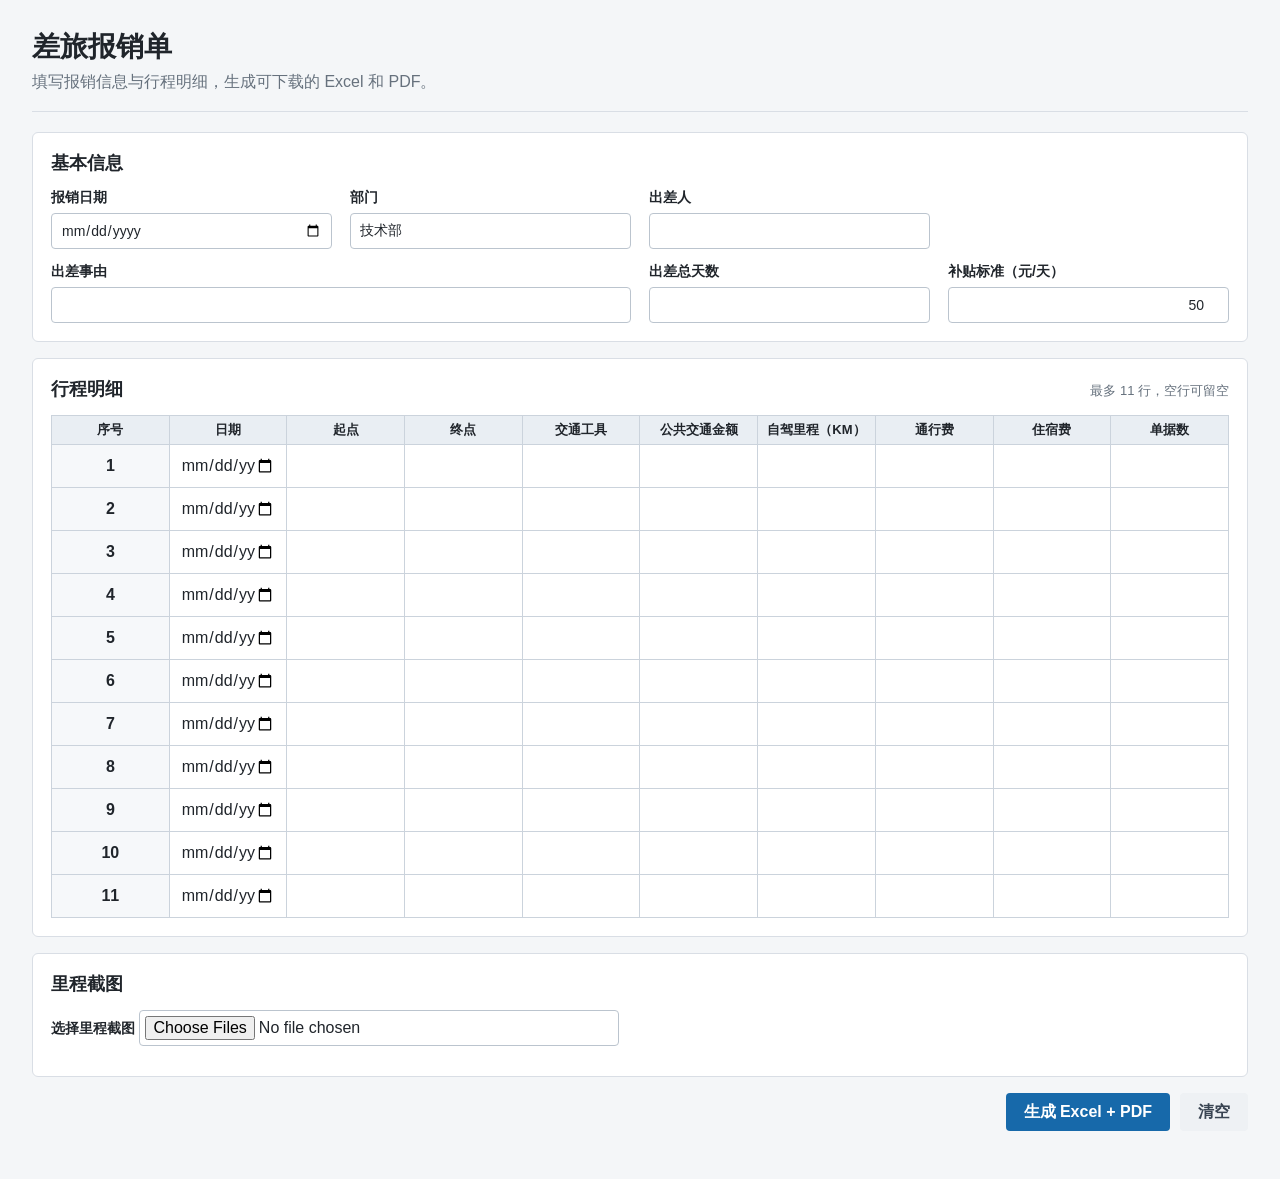
==== templates/index.html @ 51317c6e "chore: preserve reimbursement app baseline" ====
<!doctype html>
<html lang="zh-CN">
<head>
  <meta charset="utf-8">
  <meta name="viewport" content="width=device-width, initial-scale=1">
  <title>差旅报销单</title>
  <link rel="stylesheet" href="/static/styles.css">
</head>
<body>
  <main class="page-shell">
    <header class="page-header">
      <h1>差旅报销单</h1>
      <p>填写报销信息与行程明细，生成可下载的 Excel 和 PDF。</p>
    </header>
    <form id="reimbursement-form" novalidate>
      <section class="form-section" aria-labelledby="basic-heading">
        <h2 id="basic-heading">基本信息</h2>
        <div class="basic-grid">
          <label>报销日期<input id="date" name="date" type="date"></label>
          <label>部门<input id="department" name="department" value="技术部" required></label>
          <label>出差人<input id="traveler" name="traveler" required></label>
          <label class="wide">出差事由<input id="reason" name="reason" required></label>
          <label>出差总天数<input id="days" name="days" type="number" min="0" step="any" required></label>
          <label>补贴标准（元/天）<input id="allowance" name="allowance" type="number" min="0" step="any" value="50" required></label>
        </div>
      </section>

      <section class="form-section" aria-labelledby="detail-heading">
        <div class="section-heading"><h2 id="detail-heading">行程明细</h2><span>最多 11 行，空行可留空</span></div>
        <div class="table-wrap">
          <table class="detail-table">
            <thead><tr><th>序号</th><th>日期</th><th>起点</th><th>终点</th><th>交通工具</th><th>公共交通金额</th><th>自驾里程（KM）</th><th>通行费</th><th>住宿费</th><th>单据数</th></tr></thead>
            <tbody id="detail-rows">
              <tr class="detail-row"><th scope="row">1</th><td><input data-field="date" name="row-1-date" type="date"></td><td><input data-field="origin" name="row-1-origin"></td><td><input data-field="destination" name="row-1-destination"></td><td><input data-field="transport" name="row-1-transport"></td><td><input data-field="public_amount" name="row-1-public_amount" type="number" min="0" step="any"></td><td><input data-field="mileage" name="row-1-mileage" type="number" min="0" step="any"></td><td><input data-field="toll" name="row-1-toll" type="number" min="0" step="any"></td><td><input data-field="lodging" name="row-1-lodging" type="number" min="0" step="any"></td><td><input data-field="receipts" name="row-1-receipts" type="number" min="0" step="1"></td></tr>
              <tr class="detail-row"><th scope="row">2</th><td><input data-field="date" name="row-2-date" type="date"></td><td><input data-field="origin" name="row-2-origin"></td><td><input data-field="destination" name="row-2-destination"></td><td><input data-field="transport" name="row-2-transport"></td><td><input data-field="public_amount" name="row-2-public_amount" type="number" min="0" step="any"></td><td><input data-field="mileage" name="row-2-mileage" type="number" min="0" step="any"></td><td><input data-field="toll" name="row-2-toll" type="number" min="0" step="any"></td><td><input data-field="lodging" name="row-2-lodging" type="number" min="0" step="any"></td><td><input data-field="receipts" name="row-2-receipts" type="number" min="0" step="1"></td></tr>
              <tr class="detail-row"><th scope="row">3</th><td><input data-field="date" name="row-3-date" type="date"></td><td><input data-field="origin" name="row-3-origin"></td><td><input data-field="destination" name="row-3-destination"></td><td><input data-field="transport" name="row-3-transport"></td><td><input data-field="public_amount" name="row-3-public_amount" type="number" min="0" step="any"></td><td><input data-field="mileage" name="row-3-mileage" type="number" min="0" step="any"></td><td><input data-field="toll" name="row-3-toll" type="number" min="0" step="any"></td><td><input data-field="lodging" name="row-3-lodging" type="number" min="0" step="any"></td><td><input data-field="receipts" name="row-3-receipts" type="number" min="0" step="1"></td></tr>
              <tr class="detail-row"><th scope="row">4</th><td><input data-field="date" name="row-4-date" type="date"></td><td><input data-field="origin" name="row-4-origin"></td><td><input data-field="destination" name="row-4-destination"></td><td><input data-field="transport" name="row-4-transport"></td><td><input data-field="public_amount" name="row-4-public_amount" type="number" min="0" step="any"></td><td><input data-field="mileage" name="row-4-mileage" type="number" min="0" step="any"></td><td><input data-field="toll" name="row-4-toll" type="number" min="0" step="any"></td><td><input data-field="lodging" name="row-4-lodging" type="number" min="0" step="any"></td><td><input data-field="receipts" name="row-4-receipts" type="number" min="0" step="1"></td></tr>
              <tr class="detail-row"><th scope="row">5</th><td><input data-field="date" name="row-5-date" type="date"></td><td><input data-field="origin" name="row-5-origin"></td><td><input data-field="destination" name="row-5-destination"></td><td><input data-field="transport" name="row-5-transport"></td><td><input data-field="public_amount" name="row-5-public_amount" type="number" min="0" step="any"></td><td><input data-field="mileage" name="row-5-mileage" type="number" min="0" step="any"></td><td><input data-field="toll" name="row-5-toll" type="number" min="0" step="any"></td><td><input data-field="lodging" name="row-5-lodging" type="number" min="0" step="any"></td><td><input data-field="receipts" name="row-5-receipts" type="number" min="0" step="1"></td></tr>
              <tr class="detail-row"><th scope="row">6</th><td><input data-field="date" name="row-6-date" type="date"></td><td><input data-field="origin" name="row-6-origin"></td><td><input data-field="destination" name="row-6-destination"></td><td><input data-field="transport" name="row-6-transport"></td><td><input data-field="public_amount" name="row-6-public_amount" type="number" min="0" step="any"></td><td><input data-field="mileage" name="row-6-mileage" type="number" min="0" step="any"></td><td><input data-field="toll" name="row-6-toll" type="number" min="0" step="any"></td><td><input data-field="lodging" name="row-6-lodging" type="number" min="0" step="any"></td><td><input data-field="receipts" name="row-6-receipts" type="number" min="0" step="1"></td></tr>
              <tr class="detail-row"><th scope="row">7</th><td><input data-field="date" name="row-7-date" type="date"></td><td><input data-field="origin" name="row-7-origin"></td><td><input data-field="destination" name="row-7-destination"></td><td><input data-field="transport" name="row-7-transport"></td><td><input data-field="public_amount" name="row-7-public_amount" type="number" min="0" step="any"></td><td><input data-field="mileage" name="row-7-mileage" type="number" min="0" step="any"></td><td><input data-field="toll" name="row-7-toll" type="number" min="0" step="any"></td><td><input data-field="lodging" name="row-7-lodging" type="number" min="0" step="any"></td><td><input data-field="receipts" name="row-7-receipts" type="number" min="0" step="1"></td></tr>
              <tr class="detail-row"><th scope="row">8</th><td><input data-field="date" name="row-8-date" type="date"></td><td><input data-field="origin" name="row-8-origin"></td><td><input data-field="destination" name="row-8-destination"></td><td><input data-field="transport" name="row-8-transport"></td><td><input data-field="public_amount" name="row-8-public_amount" type="number" min="0" step="any"></td><td><input data-field="mileage" name="row-8-mileage" type="number" min="0" step="any"></td><td><input data-field="toll" name="row-8-toll" type="number" min="0" step="any"></td><td><input data-field="lodging" name="row-8-lodging" type="number" min="0" step="any"></td><td><input data-field="receipts" name="row-8-receipts" type="number" min="0" step="1"></td></tr>
              <tr class="detail-row"><th scope="row">9</th><td><input data-field="date" name="row-9-date" type="date"></td><td><input data-field="origin" name="row-9-origin"></td><td><input data-field="destination" name="row-9-destination"></td><td><input data-field="transport" name="row-9-transport"></td><td><input data-field="public_amount" name="row-9-public_amount" type="number" min="0" step="any"></td><td><input data-field="mileage" name="row-9-mileage" type="number" min="0" step="any"></td><td><input data-field="toll" name="row-9-toll" type="number" min="0" step="any"></td><td><input data-field="lodging" name="row-9-lodging" type="number" min="0" step="any"></td><td><input data-field="receipts" name="row-9-receipts" type="number" min="0" step="1"></td></tr>
              <tr class="detail-row"><th scope="row">10</th><td><input data-field="date" name="row-10-date" type="date"></td><td><input data-field="origin" name="row-10-origin"></td><td><input data-field="destination" name="row-10-destination"></td><td><input data-field="transport" name="row-10-transport"></td><td><input data-field="public_amount" name="row-10-public_amount" type="number" min="0" step="any"></td><td><input data-field="mileage" name="row-10-mileage" type="number" min="0" step="any"></td><td><input data-field="toll" name="row-10-toll" type="number" min="0" step="any"></td><td><input data-field="lodging" name="row-10-lodging" type="number" min="0" step="any"></td><td><input data-field="receipts" name="row-10-receipts" type="number" min="0" step="1"></td></tr>
              <tr class="detail-row"><th scope="row">11</th><td><input data-field="date" name="row-11-date" type="date"></td><td><input data-field="origin" name="row-11-origin"></td><td><input data-field="destination" name="row-11-destination"></td><td><input data-field="transport" name="row-11-transport"></td><td><input data-field="public_amount" name="row-11-public_amount" type="number" min="0" step="any"></td><td><input data-field="mileage" name="row-11-mileage" type="number" min="0" step="any"></td><td><input data-field="toll" name="row-11-toll" type="number" min="0" step="any"></td><td><input data-field="lodging" name="row-11-lodging" type="number" min="0" step="any"></td><td><input data-field="receipts" name="row-11-receipts" type="number" min="0" step="1"></td></tr>
            </tbody>
          </table>
        </div>
      </section>

      <section class="form-section upload-section" aria-labelledby="upload-heading">
        <h2 id="upload-heading">里程截图</h2>
        <label for="screenshots" class="file-label">选择里程截图</label>
        <input id="screenshots" name="screenshots" type="file" accept=".jpg,.jpeg,.png,image/jpeg,image/png" multiple>
        <div id="preview-list" class="preview-list" aria-live="polite"></div>
      </section>
      <div id="error" class="result error" role="alert" aria-live="assertive"></div>
      <div id="result" class="result" role="status" aria-live="polite"></div>
      <div class="actions"><button id="submit" type="submit">生成 Excel + PDF</button><button id="clear" type="reset" class="secondary">清空</button></div>
    </form>
  </main>
  <script src="/static/app.js" defer></script>
</body>
</html>
---- static/styles.css ----
:root { color-scheme: light; font-family: -apple-system, BlinkMacSystemFont, "PingFang SC", "Microsoft YaHei", sans-serif; color: #20252b; background: #f4f6f8; }
* { box-sizing: border-box; }
body { margin: 0; min-width: 960px; }
.page-shell { max-width: 1440px; margin: 0 auto; padding: 28px 32px 48px; }
.page-header { border-bottom: 1px solid #d9dee5; margin-bottom: 20px; }
h1 { margin: 0 0 6px; font-size: 28px; letter-spacing: 0; }
.page-header p { margin: 0 0 18px; color: #66717d; }
.form-section { background: #fff; border: 1px solid #d9dee5; border-radius: 6px; padding: 18px; margin-bottom: 16px; }
h2 { font-size: 18px; margin: 0 0 14px; }
.basic-grid { display: grid; grid-template-columns: repeat(4, minmax(160px, 1fr)); gap: 14px 18px; }
label { display: flex; flex-direction: column; gap: 6px; font-size: 14px; font-weight: 600; }
label.wide { grid-column: span 2; }
input { width: 100%; min-height: 36px; border: 1px solid #bbc4ce; border-radius: 4px; background: #fff; padding: 7px 9px; font: inherit; font-weight: 400; color: inherit; }
input:focus, button:focus { outline: 3px solid rgba(31, 111, 235, .28); outline-offset: 1px; border-color: #1f6feb; }
input[type="number"] { text-align: right; font-variant-numeric: tabular-nums; }
.section-heading { display: flex; align-items: baseline; justify-content: space-between; }
.section-heading span { color: #66717d; font-size: 13px; }
.table-wrap { overflow-x: auto; }
.detail-table { width: 100%; min-width: 1080px; border-collapse: collapse; table-layout: fixed; }
.detail-table th, .detail-table td { border: 1px solid #cbd3dc; padding: 5px; }
.detail-table thead th { background: #e9eef3; font-size: 13px; white-space: nowrap; }
.detail-table tbody th { width: 42px; background: #f6f8fa; font-weight: 600; text-align: center; }
.detail-table input { min-height: 32px; padding: 5px 6px; border: 0; border-radius: 0; }
.file-label { display: inline-flex; margin-bottom: 6px; }
.upload-section input[type="file"] { max-width: 480px; padding: 5px; }
.preview-list { display: flex; flex-wrap: wrap; gap: 10px; margin-top: 12px; }
.preview-item { display: flex; align-items: center; gap: 7px; border: 1px solid #d9dee5; padding: 6px; border-radius: 4px; background: #f9fafb; font-size: 13px; }
.preview-item img { width: 58px; height: 44px; object-fit: contain; background: #eef1f4; }
button { border: 0; border-radius: 4px; min-height: 38px; padding: 8px 18px; font: inherit; font-weight: 600; cursor: pointer; background: #1769aa; color: #fff; }
button:hover { background: #12588f; }
button:disabled { opacity: .65; cursor: wait; }
button.secondary, .remove-file { background: #eef1f4; color: #394452; }
.remove-file { min-height: 28px; padding: 4px 8px; font-size: 12px; }
.actions { display: flex; justify-content: flex-end; gap: 10px; }
.result { min-height: 24px; margin: 10px 0; padding: 8px 10px; border-radius: 4px; }
.result:empty { display: none; }
.result.error { color: #a12622; background: #fff0ef; }
.result.success { color: #17633a; background: #eaf7ef; }
.result a { color: inherit; font-weight: 700; }
@media (max-width: 980px) { body { min-width: 0; } .page-shell { padding: 20px 14px 36px; } .basic-grid { grid-template-columns: repeat(2, minmax(140px, 1fr)); } label.wide { grid-column: span 2; } }
@media print { body { min-width: 0; background: #fff; } .page-shell { max-width: none; padding: 0; } .page-header p, .upload-section, .actions, .result, .section-heading span { display: none !important; } .form-section { border: 0; padding: 0; margin: 0 0 12px; } input { border: 0; padding: 0; min-height: 0; } .detail-table { min-width: 0; } }
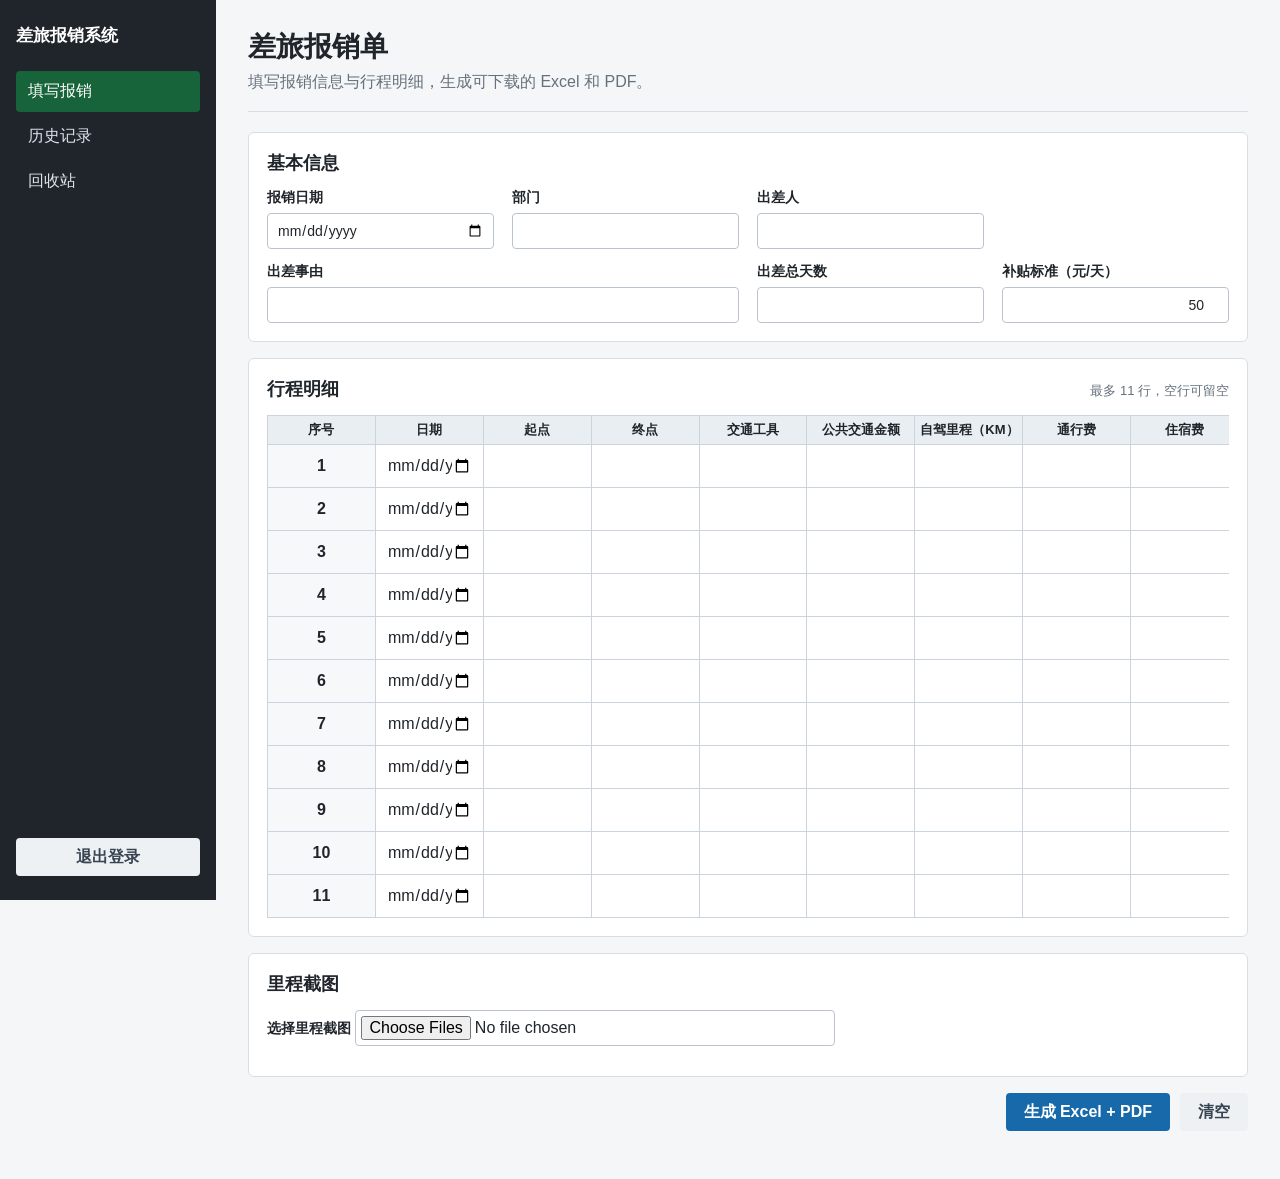
==== commit 9c0d1b50: "feat: add authenticated reimbursement workspace" ====
--- a/templates/index.html
+++ b/templates/index.html
@@ -6,7 +6,13 @@
   <title>差旅报销单</title>
   <link rel="stylesheet" href="/static/styles.css">
 </head>
-<body>
+<body class="app-body">
+  <aside id="app-sidebar" class="app-sidebar" aria-label="主导航">
+    <div class="brand">差旅报销系统</div>
+    <nav><a href="/" aria-current="page">填写报销</a><a href="/history">历史记录</a><a href="/trash">回收站</a></nav>
+    <button id="logout" type="button" class="secondary">退出登录</button>
+  </aside>
+  <button id="sidebar-toggle" class="sidebar-toggle" type="button" aria-controls="app-sidebar" aria-expanded="false">菜单</button>
   <main class="page-shell">
     <header class="page-header">
       <h1>差旅报销单</h1>
@@ -17,8 +23,8 @@
         <h2 id="basic-heading">基本信息</h2>
         <div class="basic-grid">
           <label>报销日期<input id="date" name="date" type="date"></label>
-          <label>部门<input id="department" name="department" value="技术部" required></label>
-          <label>出差人<input id="traveler" name="traveler" required></label>
+          <label for="department">部门<input id="department" name="department" readonly required></label>
+          <label for="traveler">出差人<input id="traveler" name="traveler" readonly required></label>
           <label class="wide">出差事由<input id="reason" name="reason" required></label>
           <label>出差总天数<input id="days" name="days" type="number" min="0" step="any" required></label>
           <label>补贴标准（元/天）<input id="allowance" name="allowance" type="number" min="0" step="any" value="50" required></label>
@@ -58,6 +64,6 @@
       <div class="actions"><button id="submit" type="submit">生成 Excel + PDF</button><button id="clear" type="reset" class="secondary">清空</button></div>
     </form>
   </main>
-  <script src="/static/app.js" defer></script>
+  <script src="/static/common.js" defer></script><script src="/static/app.js" defer></script>
 </body>
 </html>
--- a/static/styles.css
+++ b/static/styles.css
@@ -39,3 +39,31 @@
 .result a { color: inherit; font-weight: 700; }
 @media (max-width: 980px) { body { min-width: 0; } .page-shell { padding: 20px 14px 36px; } .basic-grid { grid-template-columns: repeat(2, minmax(140px, 1fr)); } label.wide { grid-column: span 2; } }
 @media print { body { min-width: 0; background: #fff; } .page-shell { max-width: none; padding: 0; } .page-header p, .upload-section, .actions, .result, .section-heading span { display: none !important; } .form-section { border: 0; padding: 0; margin: 0 0 12px; } input { border: 0; padding: 0; min-height: 0; } .detail-table { min-width: 0; } }
+
+.auth-body { min-width: 0; min-height: 100vh; display: grid; place-items: center; padding: 24px; background: #eef1f4; }
+.auth-shell { width: min(100%, 460px); }
+.auth-panel { background: #fff; border: 1px solid #d9dee5; border-radius: 6px; padding: 30px; box-shadow: 0 8px 24px rgba(32, 37, 43, .08); }
+.auth-header { border-bottom: 1px solid #e1e5ea; margin-bottom: 22px; padding-bottom: 16px; }
+.auth-header h1 { margin: 0 0 8px; font-size: 26px; }
+.auth-header p { margin: 0; color: #66717d; }
+.auth-header .eyebrow { color: #17633a; font-size: 13px; font-weight: 700; margin-bottom: 8px; }
+.auth-form { display: grid; gap: 8px; }
+.auth-form label { margin-top: 8px; }
+.auth-form input { min-height: 40px; }
+.auth-form button { margin-top: 10px; background: #17633a; min-height: 40px; }
+.auth-form button:hover { background: #12512f; }
+.form-message { min-height: 22px; margin: 8px 0 0; font-size: 14px; }
+.form-message.error { color: #a12622; }
+.form-message.success { color: #17633a; }
+.auth-link { margin: 18px 0 0; text-align: center; font-size: 14px; }
+.auth-link a { color: #1769aa; }
+.app-body { min-width: 0; padding-left: 216px; }
+.app-sidebar { position: fixed; inset: 0 auto 0 0; width: 216px; background: #20252b; color: #fff; padding: 24px 16px; display: flex; flex-direction: column; gap: 24px; z-index: 10; }
+.brand { font-weight: 700; font-size: 17px; }
+.app-sidebar nav { display: grid; gap: 4px; }
+.app-sidebar nav a { color: #dce3ea; text-decoration: none; padding: 10px 12px; border-radius: 4px; }
+.app-sidebar nav a:hover, .app-sidebar nav a[aria-current="page"] { background: #17633a; color: #fff; }
+.app-sidebar button { margin-top: auto; }
+.sidebar-toggle { display: none; }
+@media (max-width: 520px) { .auth-body { padding: 14px; } .auth-panel { padding: 22px 18px; } }
+@media (max-width: 900px) { .app-body { padding-left: 0; } .app-sidebar { transform: translateX(-100%); transition: transform .18s ease; } .app-sidebar.open { transform: translateX(0); } .sidebar-toggle { display: block; position: fixed; top: 12px; left: 12px; z-index: 20; min-height: 36px; padding: 6px 12px; } .app-body .page-shell { padding-top: 64px; } }
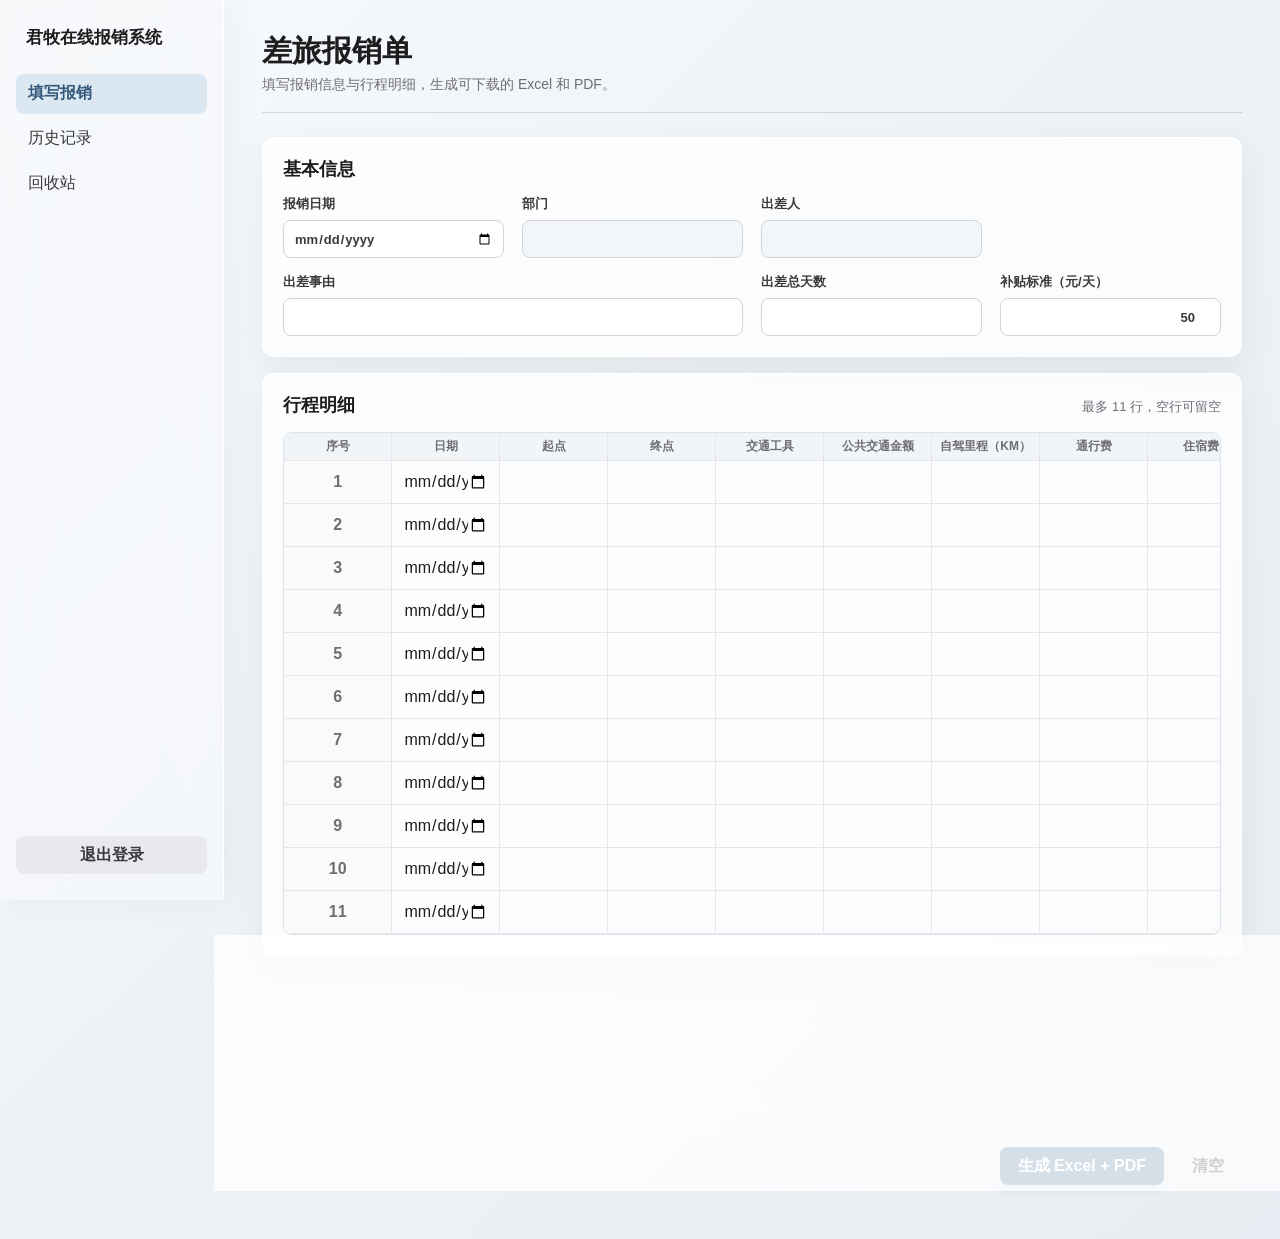
==== commit 9df89165: "copy: rename sidebar brand to Junmu online reimbursement" ====
--- a/templates/index.html
+++ b/templates/index.html
@@ -8,7 +8,7 @@
 </head>
 <body class="app-body">
   <aside id="app-sidebar" class="app-sidebar" aria-label="主导航">
-    <div class="brand">差旅报销系统</div>
+    <div class="brand">君牧在线报销系统</div>
     <nav><a href="/" aria-current="page">填写报销</a><a href="/history">历史记录</a><a href="/trash">回收站</a></nav>
     <button id="logout" type="button" class="secondary">退出登录</button>
   </aside>
--- a/static/styles.css
+++ b/static/styles.css
@@ -1,69 +1,27 @@
-:root { color-scheme: light; font-family: -apple-system, BlinkMacSystemFont, "PingFang SC", "Microsoft YaHei", sans-serif; color: #20252b; background: #f4f6f8; }
-* { box-sizing: border-box; }
-body { margin: 0; min-width: 960px; }
-.page-shell { max-width: 1440px; margin: 0 auto; padding: 28px 32px 48px; }
-.page-header { border-bottom: 1px solid #d9dee5; margin-bottom: 20px; }
-h1 { margin: 0 0 6px; font-size: 28px; letter-spacing: 0; }
-.page-header p { margin: 0 0 18px; color: #66717d; }
-.form-section { background: #fff; border: 1px solid #d9dee5; border-radius: 6px; padding: 18px; margin-bottom: 16px; }
-h2 { font-size: 18px; margin: 0 0 14px; }
-.basic-grid { display: grid; grid-template-columns: repeat(4, minmax(160px, 1fr)); gap: 14px 18px; }
-label { display: flex; flex-direction: column; gap: 6px; font-size: 14px; font-weight: 600; }
-label.wide { grid-column: span 2; }
-input { width: 100%; min-height: 36px; border: 1px solid #bbc4ce; border-radius: 4px; background: #fff; padding: 7px 9px; font: inherit; font-weight: 400; color: inherit; }
-input:focus, button:focus { outline: 3px solid rgba(31, 111, 235, .28); outline-offset: 1px; border-color: #1f6feb; }
+:root{color-scheme:light;font-family:-apple-system,BlinkMacSystemFont,"SF Pro Text","PingFang SC","Microsoft YaHei",sans-serif;color:#1d1d1f;background:#f5f5f7;--canvas:#f5f5f7;--surface:#fff;--muted:#6e6e73;--line:#d2d2d7;--blue:#527a9f;--blue-hover:#456b8d;--blue-soft:#e8eef3;--green:#4f7d63;--danger:#b2504c;--ease:cubic-bezier(.23,1,.32,1)}
 input[type="number"] { text-align: right; font-variant-numeric: tabular-nums; }
-.section-heading { display: flex; align-items: baseline; justify-content: space-between; }
-.section-heading span { color: #66717d; font-size: 13px; }
-.table-wrap { overflow-x: auto; }
-.detail-table { width: 100%; min-width: 1080px; border-collapse: collapse; table-layout: fixed; }
-.detail-table th, .detail-table td { border: 1px solid #cbd3dc; padding: 5px; }
-.detail-table thead th { background: #e9eef3; font-size: 13px; white-space: nowrap; }
-.detail-table tbody th { width: 42px; background: #f6f8fa; font-weight: 600; text-align: center; }
-.detail-table input { min-height: 32px; padding: 5px 6px; border: 0; border-radius: 0; }
-.file-label { display: inline-flex; margin-bottom: 6px; }
-.upload-section input[type="file"] { max-width: 480px; padding: 5px; }
-.preview-list { display: flex; flex-wrap: wrap; gap: 10px; margin-top: 12px; }
-.preview-item { display: flex; align-items: center; gap: 7px; border: 1px solid #d9dee5; padding: 6px; border-radius: 4px; background: #f9fafb; font-size: 13px; }
-.preview-item img { width: 58px; height: 44px; object-fit: contain; background: #eef1f4; }
-button { border: 0; border-radius: 4px; min-height: 38px; padding: 8px 18px; font: inherit; font-weight: 600; cursor: pointer; background: #1769aa; color: #fff; }
-button:hover { background: #12588f; }
-button:disabled { opacity: .65; cursor: wait; }
-button.secondary, .remove-file { background: #eef1f4; color: #394452; }
-.remove-file { min-height: 28px; padding: 4px 8px; font-size: 12px; }
-.actions { display: flex; justify-content: flex-end; gap: 10px; }
-.result { min-height: 24px; margin: 10px 0; padding: 8px 10px; border-radius: 4px; }
-.result:empty { display: none; }
-.result.error { color: #a12622; background: #fff0ef; }
-.result.success { color: #17633a; background: #eaf7ef; }
-.result a { color: inherit; font-weight: 700; }
-@media (max-width: 980px) { body { min-width: 0; } .page-shell { padding: 20px 14px 36px; } .basic-grid { grid-template-columns: repeat(2, minmax(140px, 1fr)); } label.wide { grid-column: span 2; } }
-@media print { body { min-width: 0; background: #fff; } .page-shell { max-width: none; padding: 0; } .page-header p, .upload-section, .actions, .result, .section-heading span { display: none !important; } .form-section { border: 0; padding: 0; margin: 0 0 12px; } input { border: 0; padding: 0; min-height: 0; } .detail-table { min-width: 0; } }
-
-.auth-body { min-width: 0; min-height: 100vh; display: grid; place-items: center; padding: 24px; background: #eef1f4; }
-.auth-shell { width: min(100%, 460px); }
-.auth-panel { background: #fff; border: 1px solid #d9dee5; border-radius: 6px; padding: 30px; box-shadow: 0 8px 24px rgba(32, 37, 43, .08); }
-.auth-header { border-bottom: 1px solid #e1e5ea; margin-bottom: 22px; padding-bottom: 16px; }
-.auth-header h1 { margin: 0 0 8px; font-size: 26px; }
-.auth-header p { margin: 0; color: #66717d; }
-.auth-header .eyebrow { color: #17633a; font-size: 13px; font-weight: 700; margin-bottom: 8px; }
-.auth-form { display: grid; gap: 8px; }
-.auth-form label { margin-top: 8px; }
-.auth-form input { min-height: 40px; }
-.auth-form button { margin-top: 10px; background: #17633a; min-height: 40px; }
-.auth-form button:hover { background: #12512f; }
-.form-message { min-height: 22px; margin: 8px 0 0; font-size: 14px; }
-.form-message.error { color: #a12622; }
-.form-message.success { color: #17633a; }
-.auth-link { margin: 18px 0 0; text-align: center; font-size: 14px; }
-.auth-link a { color: #1769aa; }
-.app-body { min-width: 0; padding-left: 216px; }
-.app-sidebar { position: fixed; inset: 0 auto 0 0; width: 216px; background: #20252b; color: #fff; padding: 24px 16px; display: flex; flex-direction: column; gap: 24px; z-index: 10; }
-.brand { font-weight: 700; font-size: 17px; }
-.app-sidebar nav { display: grid; gap: 4px; }
-.app-sidebar nav a { color: #dce3ea; text-decoration: none; padding: 10px 12px; border-radius: 4px; }
-.app-sidebar nav a:hover, .app-sidebar nav a[aria-current="page"] { background: #17633a; color: #fff; }
-.app-sidebar button { margin-top: auto; }
-.sidebar-toggle { display: none; }
-@media (max-width: 520px) { .auth-body { padding: 14px; } .auth-panel { padding: 22px 18px; } }
-@media (max-width: 900px) { .app-body { padding-left: 0; } .app-sidebar { transform: translateX(-100%); transition: transform .18s ease; } .app-sidebar.open { transform: translateX(0); } .sidebar-toggle { display: block; position: fixed; top: 12px; left: 12px; z-index: 20; min-height: 36px; padding: 6px 12px; } .app-body .page-shell { padding-top: 64px; } }
+/* Aurora Glass visual layer: presentation-only overrides; layout and selectors stay unchanged. */
+html body{background:#edf2f6!important;background-image:linear-gradient(135deg,#f8fafc 0%,#edf2f6 48%,#e7edf2 100%)!important}
+.page-shell .form-section{background:rgba(255,255,255,.76);border-color:rgba(255,255,255,.92);box-shadow:0 12px 32px rgba(75,96,116,.09),0 1px 0 rgba(255,255,255,.88) inset;backdrop-filter:blur(18px) saturate(118%);transition:transform 180ms var(--ease),box-shadow 180ms ease-out,border-color 180ms ease-out}
+.page-shell .form-section:hover{transform:translateY(-1px);border-color:rgba(176,195,211,.72);box-shadow:0 16px 38px rgba(75,96,116,.13),0 1px 0 rgba(255,255,255,.92) inset}
+.page-shell .table-wrap{border-color:rgba(160,177,191,.34);background:rgba(255,255,255,.3);box-shadow:0 2px 10px rgba(75,96,116,.04) inset}
+.page-shell .detail-table thead th,.page-shell .history-table th,.page-shell .admin-table th{background:rgba(237,242,246,.78)}
+.page-shell .detail-table tbody tr,.page-shell .history-table tbody tr,.page-shell .admin-table tbody tr{transition:background-color 150ms ease-out}
+.page-shell .detail-table tbody tr:hover,.page-shell .history-table tbody tr:hover,.page-shell .admin-table tbody tr:hover{background:rgba(232,239,245,.42)}
+.page-shell input{background:rgba(255,255,255,.82)}
+.page-shell input:hover{border-color:#b5c4d0}
+.page-shell input[readonly]{background:rgba(238,243,247,.76)}
+.page-shell button{box-shadow:0 4px 10px rgba(72,101,126,.16)}
+.page-shell button:hover{box-shadow:0 7px 16px rgba(72,101,126,.22)}
+.page-shell button.secondary,.page-shell .remove-file{box-shadow:none}
+body .app-sidebar{background:rgba(247,249,251,.72);border-right-color:rgba(255,255,255,.88);box-shadow:8px 0 28px rgba(73,94,113,.06);backdrop-filter:blur(24px) saturate(125%)}
+body .app-sidebar nav a:hover{transform:translateX(2px);background:rgba(220,230,238,.68)}
+body .app-sidebar nav a[aria-current=page]{background:rgba(208,224,237,.72);color:#355a7c;box-shadow:0 1px 0 rgba(255,255,255,.72) inset}
+html body.auth-body{background:#edf2f6!important;background-image:linear-gradient(135deg,#f8fafc 0%,#edf2f6 48%,#e7edf2 100%)!important}
+body .auth-panel{background:rgba(255,255,255,.74);border-color:rgba(255,255,255,.9);box-shadow:0 18px 48px rgba(75,96,116,.13),0 1px 0 rgba(255,255,255,.9) inset;backdrop-filter:blur(22px) saturate(120%)}
+body .auth-form input{background:rgba(255,255,255,.84)}
+body .preview-item{background:rgba(255,255,255,.66);border-color:rgba(160,177,191,.36);box-shadow:0 4px 12px rgba(75,96,116,.06)}
+body .dropzone{background:rgba(245,249,252,.56);border-color:rgba(160,177,191,.5);transition:background-color 150ms ease-out,border-color 150ms ease-out,transform 150ms ease-out}
+body .dropzone:hover{background:rgba(232,241,248,.72);border-color:rgba(112,145,169,.62);transform:translateY(-1px)}
+@media(prefers-reduced-transparency:reduce){html body,html body.auth-body{background:#f5f5f7!important;background-image:none!important}.page-shell .form-section,body .auth-panel,body .app-sidebar{background:#fff;backdrop-filter:none}.dropzone{background:#f5f5f7}}
+*{box-sizing:border-box}body{margin:0;min-width:960px;background:var(--canvas)}.page-shell{max-width:1440px;margin:0 auto;padding:34px 38px 54px}.page-header{border-bottom:1px solid rgba(60,60,67,.16);margin-bottom:24px;padding-bottom:18px}h1{margin:0 0 7px;font-size:30px;line-height:1.15;font-weight:700}.page-header p{margin:0;color:var(--muted);font-size:14px}.form-section{background:var(--surface);border:1px solid rgba(60,60,67,.14);border-radius:12px;padding:20px;margin-bottom:16px;box-shadow:0 8px 24px rgba(0,0,0,.06)}h2{font-size:18px;line-height:1.25;margin:0 0 15px}.basic-grid{display:grid;grid-template-columns:repeat(4,minmax(160px,1fr));gap:15px 18px}label{display:flex;flex-direction:column;gap:7px;font-size:13px;font-weight:600;color:#3a3a3c}label.wide{grid-column:span 2}input{width:100%;min-height:38px;border:1px solid var(--line);border-radius:8px;background:#fff;padding:8px 10px;font:inherit;color:inherit;transition:border-color 160ms ease,box-shadow 160ms ease}input:focus{outline:0;border-color:var(--blue);box-shadow:0 0 0 3px rgba(82,122,159,.18)}input[readonly]{background:#f5f5f7;color:var(--muted)}input[type=number]{text-align:right;font-variant-numeric:tabular-nums}.section-heading{display:flex;align-items:baseline;justify-content:space-between}.section-heading span{color:var(--muted);font-size:13px}.table-wrap{overflow-x:auto;border:1px solid rgba(60,60,67,.14);border-radius:9px}.detail-table{width:100%;min-width:1080px;border-collapse:collapse;table-layout:fixed}.detail-table th,.detail-table td{border-bottom:1px solid #e5e5ea;border-right:1px solid #e5e5ea;padding:5px}.detail-table thead th{background:#f5f5f7;color:var(--muted);font-size:12px;white-space:nowrap}.detail-table tbody th{width:42px;background:#fafafa;color:var(--muted);text-align:center}.detail-table input{min-height:32px;padding:5px 6px;border:0;border-radius:6px;background:transparent}.file-label{display:inline-flex;margin-bottom:7px}.preview-list{display:flex;flex-wrap:wrap;gap:10px;margin-top:12px}.preview-item{display:flex;align-items:center;gap:7px;border:1px solid var(--line);padding:7px;border-radius:8px;background:#fafafa;font-size:13px}.preview-item img{width:58px;height:44px;object-fit:contain;background:#f0f0f2;border-radius:5px}button{border:0;border-radius:8px;min-height:38px;padding:8px 18px;font:inherit;font-weight:600;cursor:pointer;background:var(--blue);color:#fff;transition:background-color 160ms ease,transform 120ms ease}button:hover{background:var(--blue-hover)}button:active{transform:scale(.97)}button:focus-visible{outline:3px solid rgba(82,122,159,.26);outline-offset:2px}button:disabled{opacity:.6;cursor:wait}button.secondary,.remove-file{background:#e9e9ed;color:#3a3a3c}.remove-file{min-height:28px;padding:4px 8px;font-size:12px}.actions{display:flex;justify-content:flex-end;gap:10px}.result{min-height:24px;margin:10px 0;padding:9px 11px;border-radius:8px}.result:empty{display:none}.result.error{color:var(--danger);background:#fbedeb}.result.success{color:var(--green);background:#eaf3ed}.history-table,.admin-table{width:100%;border-collapse:collapse;table-layout:fixed}.history-table th,.history-table td,.admin-table th,.admin-table td{border-bottom:1px solid #e5e5ea;padding:11px 9px;text-align:left;vertical-align:middle}.history-table th,.admin-table th{background:#f5f5f7;color:var(--muted);font-size:12px;white-space:nowrap}.table-actions{display:flex;flex-wrap:wrap;align-items:center;gap:6px}.table-actions a,.auth-link a{color:var(--blue);font-weight:600}.table-actions button{min-height:30px;padding:5px 9px;font-size:13px}.empty-state{padding:32px 12px;text-align:center;color:var(--muted)}.count-badge{display:inline-flex;min-width:24px;justify-content:center;padding:2px 7px;border-radius:10px;background:var(--green);color:#fff;font-size:12px}dialog{border:1px solid var(--line);border-radius:14px;padding:0;width:min(92vw,440px);color:inherit;box-shadow:0 18px 60px rgba(0,0,0,.18)}dialog::backdrop{background:rgba(29,29,31,.32);backdrop-filter:blur(3px)}.dialog-form{display:grid;gap:10px;padding:24px}.dialog-value,.temporary-password{display:block;padding:10px;background:#f5f5f7;border:1px solid var(--line);border-radius:8px;overflow-wrap:anywhere}.dialog-actions{display:flex;justify-content:flex-end;gap:8px;margin-top:8px}.auth-body{min-width:0;min-height:100vh;display:grid;place-items:center;padding:24px;background:var(--canvas)}.auth-shell{width:min(100%,460px)}.auth-panel{background:rgba(255,255,255,.9);border:1px solid rgba(60,60,67,.14);border-radius:16px;padding:32px;box-shadow:0 16px 48px rgba(0,0,0,.08)}.auth-header{border-bottom:1px solid #e5e5ea;margin-bottom:22px;padding-bottom:16px}.auth-header h1{font-size:27px}.auth-header p{margin:0;color:var(--muted)}.auth-header .eyebrow{color:var(--blue);font-size:13px;font-weight:700;margin-bottom:8px}.auth-form{display:grid;gap:8px}.auth-form label{margin-top:8px}.auth-form input,.auth-form button{min-height:42px}.auth-form button{margin-top:10px}.form-message{min-height:22px;margin:8px 0 0;font-size:14px}.form-message.error{color:var(--danger)}.form-message.success{color:var(--green)}.auth-link{margin:18px 0 0;text-align:center;font-size:14px}.app-body{min-width:0;padding-left:224px}.app-sidebar{position:fixed;inset:0 auto 0 0;width:224px;background:rgba(242,242,247,.86);color:#1d1d1f;padding:26px 16px;display:flex;flex-direction:column;gap:24px;z-index:10;border-right:1px solid rgba(60,60,67,.12);backdrop-filter:blur(18px) saturate(120%)}.brand{font-weight:700;font-size:17px;margin:0 10px}.app-sidebar nav{display:grid;gap:4px}.app-sidebar nav a{color:#3a3a3c;text-decoration:none;padding:10px 12px;border-radius:8px}.app-sidebar nav a:hover{background:#e5e5ea}.app-sidebar nav a[aria-current=page]{background:var(--blue-soft);color:#35536e;font-weight:600}.app-sidebar button{margin-top:auto}.sidebar-toggle{display:none}@media(max-width:980px){body{min-width:0}.page-shell{padding:24px 18px 42px}.basic-grid{grid-template-columns:repeat(2,minmax(140px,1fr))}label.wide{grid-column:span 2}}@media(max-width:700px){.history-table,.admin-table{min-width:680px}.history-page .form-section,.admin-page .form-section{overflow-x:auto}}@media(max-width:900px){.app-body{padding-left:0}.app-sidebar{transform:translateX(-100%);transition:transform .2s var(--ease)}.app-sidebar.open{transform:translateX(0)}.sidebar-toggle{display:block;position:fixed;top:12px;left:12px;z-index:20;min-height:36px;padding:6px 12px}.app-body .page-shell{padding-top:64px}}@media(max-width:520px){.auth-body{padding:14px}.auth-panel{padding:24px 18px}}@media(prefers-reduced-motion:reduce){*,*::before,*::after{animation-duration:.01ms!important;animation-iteration-count:1!important;transition-duration:.01ms!important;scroll-behavior:auto!important}}@media(prefers-reduced-transparency:reduce){.app-sidebar,.auth-panel{background:#fff;backdrop-filter:none}dialog::backdrop{backdrop-filter:none}}@media print{body{min-width:0;background:#fff}.page-shell{max-width:none;padding:0}.page-header p,.upload-section,.actions,.result,.section-heading span{display:none!important}.form-section{border:0;box-shadow:none;padding:0;margin:0 0 12px}input{border:0;padding:0;min-height:0}.detail-table{min-width:0}}
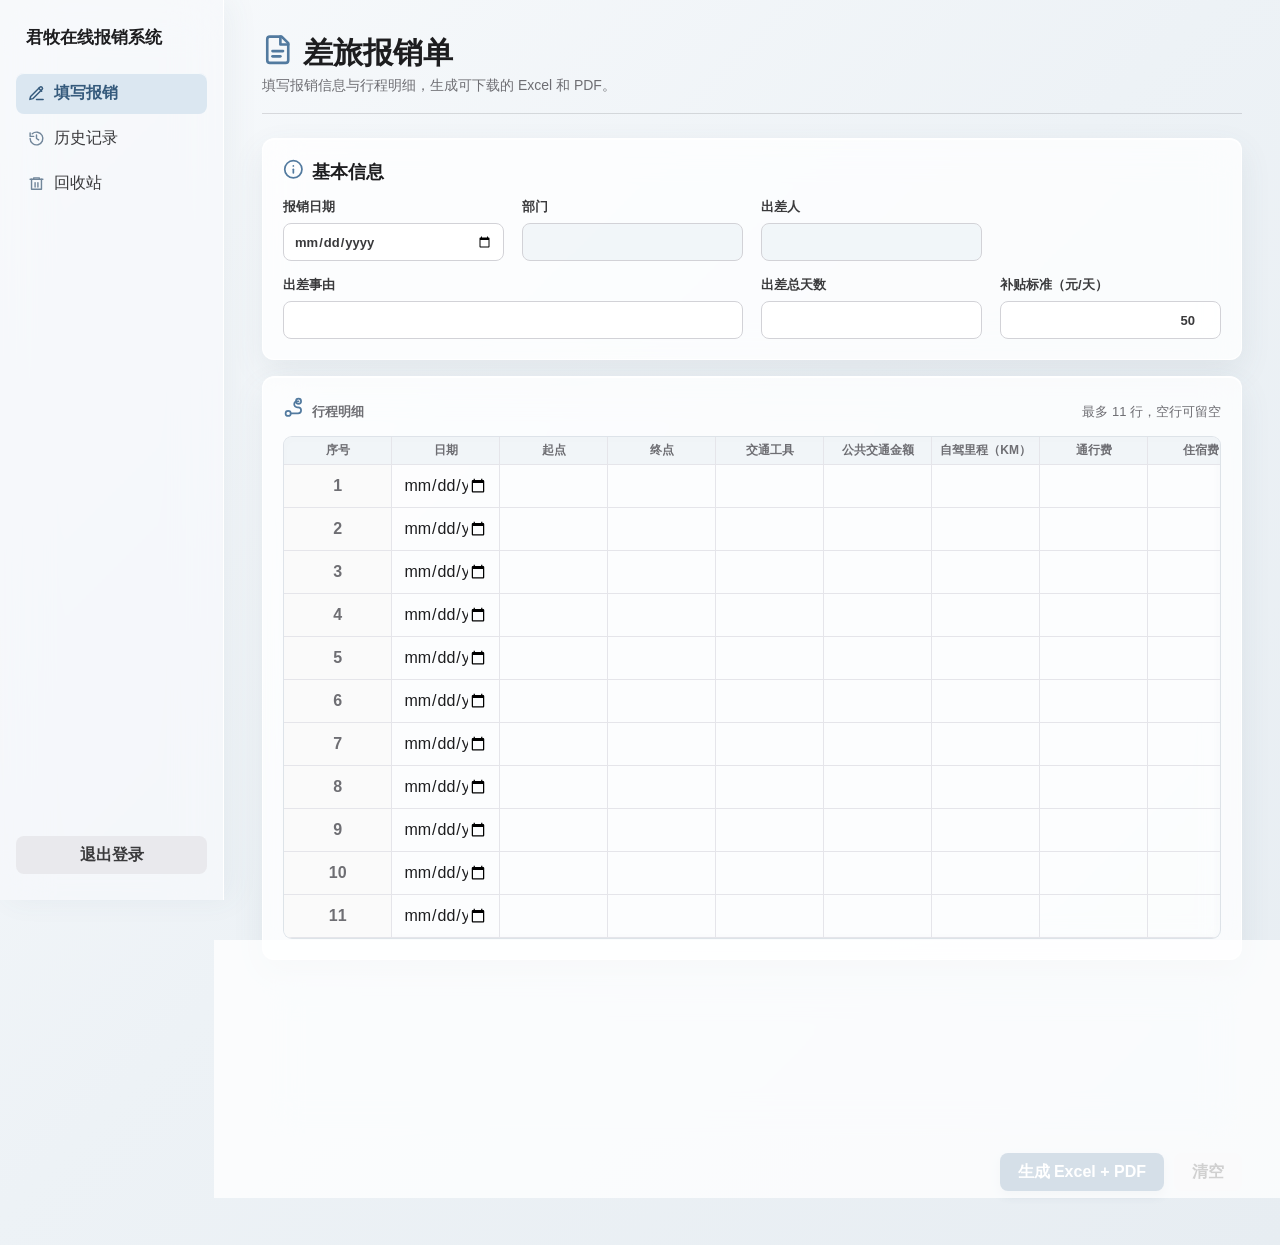
==== commit bb585f3c: "style: add consistent icons to reimbursement headings" ====
--- a/templates/index.html
+++ b/templates/index.html
@@ -9,18 +9,18 @@
 <body class="app-body">
   <aside id="app-sidebar" class="app-sidebar" aria-label="主导航">
     <div class="brand">君牧在线报销系统</div>
-    <nav><a href="/" aria-current="page">填写报销</a><a href="/history">历史记录</a><a href="/trash">回收站</a></nav>
+    <nav><a href="/" aria-current="page"><svg class="ui-icon" aria-hidden="true"><use href="/static/icons.svg#file-pen"></use></svg><span>填写报销</span></a><a href="/history"><svg class="ui-icon" aria-hidden="true"><use href="/static/icons.svg#history"></use></svg><span>历史记录</span></a><a href="/trash"><svg class="ui-icon" aria-hidden="true"><use href="/static/icons.svg#trash-2"></use></svg><span>回收站</span></a></nav>
     <button id="logout" type="button" class="secondary">退出登录</button>
   </aside>
   <button id="sidebar-toggle" class="sidebar-toggle" type="button" aria-controls="app-sidebar" aria-expanded="false">菜单</button>
   <main class="page-shell">
     <header class="page-header">
-      <h1>差旅报销单</h1>
+      <h1><svg class="ui-icon ui-icon-title" aria-hidden="true"><use href="/static/icons.svg#file-text"></use></svg><span>差旅报销单</span></h1>
       <p>填写报销信息与行程明细，生成可下载的 Excel 和 PDF。</p>
     </header>
     <form id="reimbursement-form" novalidate>
       <section class="form-section" aria-labelledby="basic-heading">
-        <h2 id="basic-heading">基本信息</h2>
+        <h2 id="basic-heading"><svg class="ui-icon" aria-hidden="true"><use href="/static/icons.svg#info"></use></svg><span>基本信息</span></h2>
         <div class="basic-grid">
           <label>报销日期<input id="date" name="date" type="date"></label>
           <label for="department">部门<input id="department" name="department" readonly required></label>
@@ -32,7 +32,7 @@
       </section>
 
       <section class="form-section" aria-labelledby="detail-heading">
-        <div class="section-heading"><h2 id="detail-heading">行程明细</h2><span>最多 11 行，空行可留空</span></div>
+        <div class="section-heading"><h2 id="detail-heading"><svg class="ui-icon" aria-hidden="true"><use href="/static/icons.svg#route"></use></svg><span>行程明细</span></h2><span>最多 11 行，空行可留空</span></div>
         <div class="table-wrap">
           <table class="detail-table">
             <thead><tr><th>序号</th><th>日期</th><th>起点</th><th>终点</th><th>交通工具</th><th>公共交通金额</th><th>自驾里程（KM）</th><th>通行费</th><th>住宿费</th><th>单据数</th></tr></thead>
@@ -54,7 +54,7 @@
       </section>
 
       <section class="form-section upload-section" aria-labelledby="upload-heading">
-        <h2 id="upload-heading">里程截图</h2>
+        <h2 id="upload-heading"><svg class="ui-icon" aria-hidden="true"><use href="/static/icons.svg#image"></use></svg><span>里程截图</span></h2>
         <label for="screenshots" class="file-label">选择里程截图</label>
         <input id="screenshots" name="screenshots" type="file" accept=".jpg,.jpeg,.png,image/jpeg,image/png" multiple>
         <div id="preview-list" class="preview-list" aria-live="polite"></div>
--- a/static/styles.css
+++ b/static/styles.css
@@ -1,5 +1,13 @@
 :root{color-scheme:light;font-family:-apple-system,BlinkMacSystemFont,"SF Pro Text","PingFang SC","Microsoft YaHei",sans-serif;color:#1d1d1f;background:#f5f5f7;--canvas:#f5f5f7;--surface:#fff;--muted:#6e6e73;--line:#d2d2d7;--blue:#527a9f;--blue-hover:#456b8d;--blue-soft:#e8eef3;--green:#4f7d63;--danger:#b2504c;--ease:cubic-bezier(.23,1,.32,1)}
 input[type="number"] { text-align: right; font-variant-numeric: tabular-nums; }
+/* Shared Lucide-style line icons for navigation and section headings. */
+.ui-icon{display:inline-block;width:1.15em;height:1.15em;flex:0 0 auto;fill:none;stroke:currentColor;stroke-width:2;stroke-linecap:round;stroke-linejoin:round;vertical-align:-.18em}
+.ui-icon-title{width:1.05em;height:1.05em;margin-right:9px;vertical-align:-.1em;color:var(--blue)}
+h2 .ui-icon{margin-right:8px;color:var(--blue);vertical-align:-.12em}
+.app-sidebar nav a{display:flex;align-items:center;gap:9px}
+.app-sidebar nav a .ui-icon{width:17px;height:17px;color:#71869a;transition:color 150ms ease-out,transform 150ms ease-out}
+.app-sidebar nav a:hover .ui-icon,.app-sidebar nav a[aria-current="page"] .ui-icon{color:currentColor;transform:scale(1.04)}
+@media(prefers-reduced-motion:reduce){.app-sidebar nav a .ui-icon{transition:none}}
 /* Aurora Glass visual layer: presentation-only overrides; layout and selectors stay unchanged. */
 html body{background:#edf2f6!important;background-image:linear-gradient(135deg,#f8fafc 0%,#edf2f6 48%,#e7edf2 100%)!important}
 .page-shell .form-section{background:rgba(255,255,255,.76);border-color:rgba(255,255,255,.92);box-shadow:0 12px 32px rgba(75,96,116,.09),0 1px 0 rgba(255,255,255,.88) inset;backdrop-filter:blur(18px) saturate(118%);transition:transform 180ms var(--ease),box-shadow 180ms ease-out,border-color 180ms ease-out}
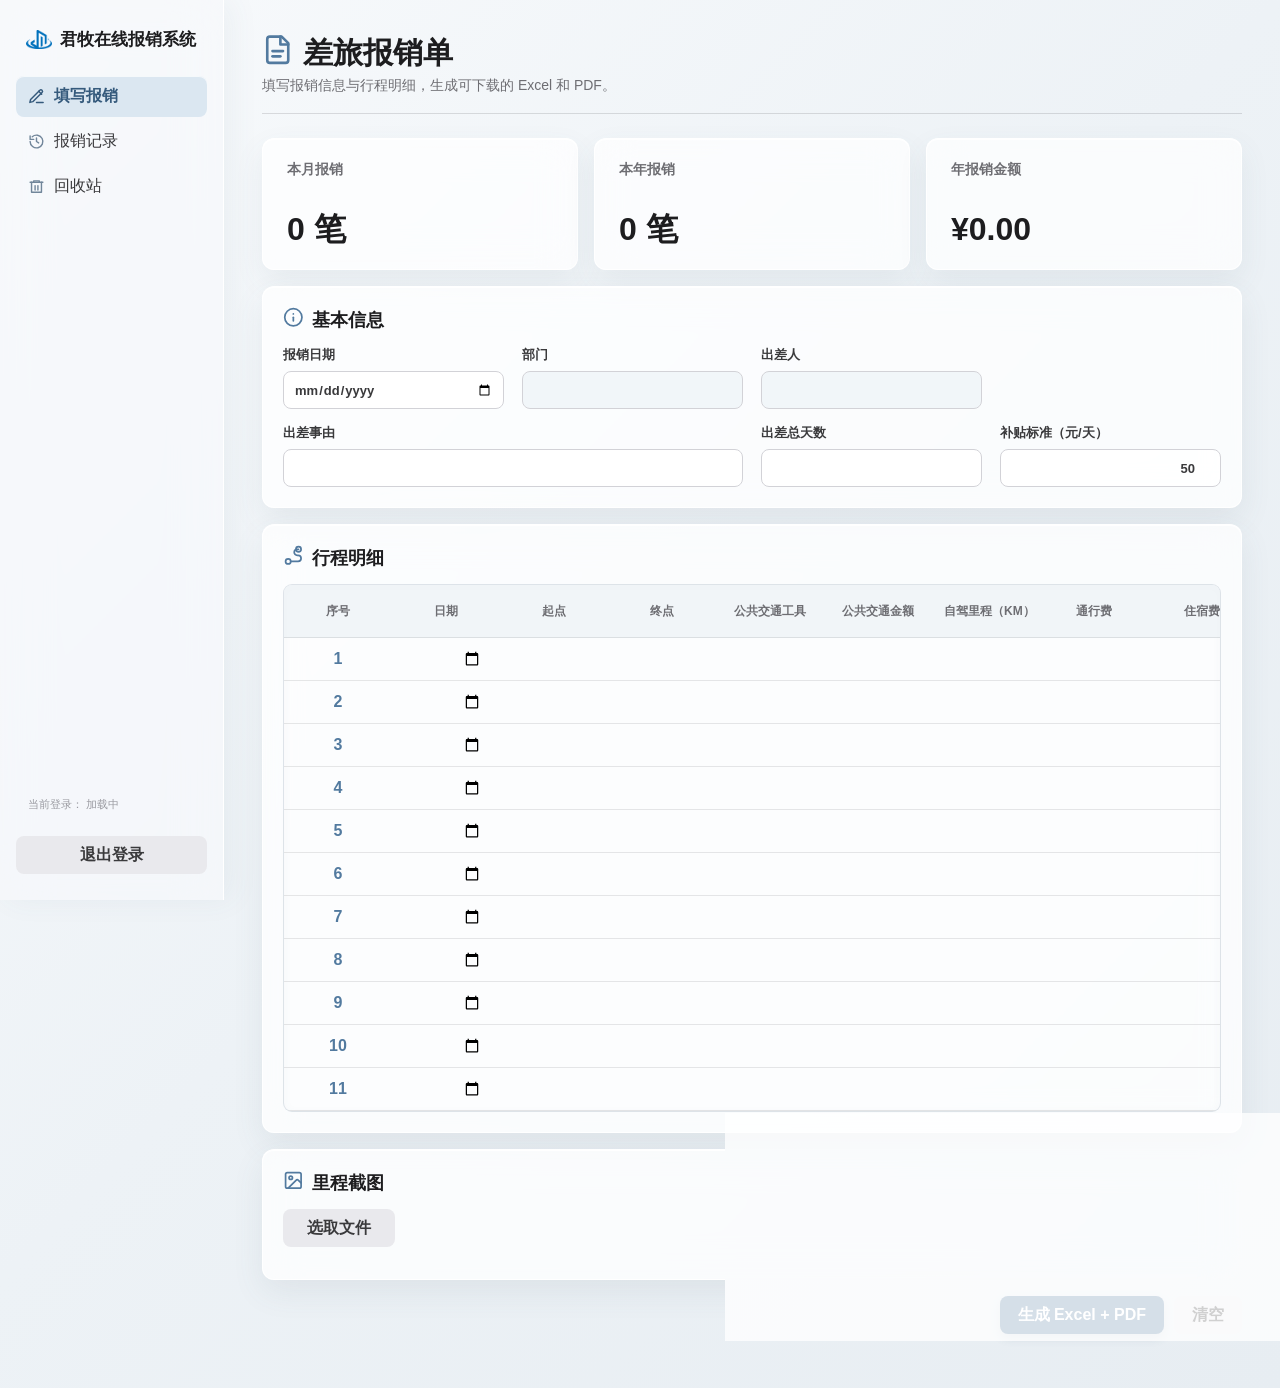
==== commit 8f4b2f8e: "chore: release v1.0.1" ====
--- a/templates/index.html
+++ b/templates/index.html
@@ -4,12 +4,13 @@
   <meta charset="utf-8">
   <meta name="viewport" content="width=device-width, initial-scale=1">
   <title>差旅报销单</title>
-  <link rel="stylesheet" href="/static/styles.css">
+  <link rel="stylesheet" href="/static/styles.css?v=20260909-mileage-dialog">
 </head>
 <body class="app-body">
   <aside id="app-sidebar" class="app-sidebar" aria-label="主导航">
-    <div class="brand">君牧在线报销系统</div>
-    <nav><a href="/" aria-current="page"><svg class="ui-icon" aria-hidden="true"><use href="/static/icons.svg#file-pen"></use></svg><span>填写报销</span></a><a href="/history"><svg class="ui-icon" aria-hidden="true"><use href="/static/icons.svg#history"></use></svg><span>历史记录</span></a><a href="/trash"><svg class="ui-icon" aria-hidden="true"><use href="/static/icons.svg#trash-2"></use></svg><span>回收站</span></a></nav>
+    <div class="brand"><img class="brand-logo" src="/static/logo.png" alt="" aria-hidden="true"><span>君牧在线报销系统</span></div>
+    <nav><a href="/" aria-current="page"><svg class="ui-icon" aria-hidden="true"><use href="/static/icons.svg#file-pen"></use></svg><span>填写报销</span></a><a href="/history"><svg class="ui-icon" aria-hidden="true"><use href="/static/icons.svg#history"></use></svg><span>报销记录</span></a><a href="/trash"><svg class="ui-icon" aria-hidden="true"><use href="/static/icons.svg#trash-2"></use></svg><span>回收站</span></a></nav>
+    <div class="sidebar-account" aria-live="polite"><span>当前登录：</span><strong id="current-user">加载中</strong></div>
     <button id="logout" type="button" class="secondary">退出登录</button>
   </aside>
   <button id="sidebar-toggle" class="sidebar-toggle" type="button" aria-controls="app-sidebar" aria-expanded="false">菜单</button>
@@ -18,7 +19,12 @@
       <h1><svg class="ui-icon ui-icon-title" aria-hidden="true"><use href="/static/icons.svg#file-text"></use></svg><span>差旅报销单</span></h1>
       <p>填写报销信息与行程明细，生成可下载的 Excel 和 PDF。</p>
     </header>
-    <form id="reimbursement-form" novalidate>
+    <form id="reimbursement-form" novalidate autocomplete="off">
+      <section class="stats-grid" aria-label="报销统计">
+        <article class="stat-card"><span class="stat-label">本月报销</span><strong id="month-count" class="stat-value" aria-live="polite">0 笔</strong></article>
+        <article class="stat-card"><span class="stat-label">本年报销</span><strong id="year-count" class="stat-value" aria-live="polite">0 笔</strong></article>
+        <article class="stat-card"><span class="stat-label">年报销金额</span><strong id="year-amount" class="stat-value" aria-live="polite">¥0.00</strong></article>
+      </section>
       <section class="form-section" aria-labelledby="basic-heading">
         <h2 id="basic-heading"><svg class="ui-icon" aria-hidden="true"><use href="/static/icons.svg#info"></use></svg><span>基本信息</span></h2>
         <div class="basic-grid">
@@ -32,10 +38,10 @@
       </section>
 
       <section class="form-section" aria-labelledby="detail-heading">
-        <div class="section-heading"><h2 id="detail-heading"><svg class="ui-icon" aria-hidden="true"><use href="/static/icons.svg#route"></use></svg><span>行程明细</span></h2><span>最多 11 行，空行可留空</span></div>
+        <div class="section-heading"><h2 id="detail-heading"><svg class="ui-icon" aria-hidden="true"><use href="/static/icons.svg#route"></use></svg><span>行程明细</span></h2></div>
         <div class="table-wrap">
           <table class="detail-table">
-            <thead><tr><th>序号</th><th>日期</th><th>起点</th><th>终点</th><th>交通工具</th><th>公共交通金额</th><th>自驾里程（KM）</th><th>通行费</th><th>住宿费</th><th>单据数</th></tr></thead>
+            <thead><tr><th>序号</th><th>日期</th><th>起点</th><th>终点</th><th>公共交通工具</th><th>公共交通金额</th><th>自驾里程（KM）</th><th>通行费</th><th>住宿费</th><th>单据数</th></tr></thead>
             <tbody id="detail-rows">
               <tr class="detail-row"><th scope="row">1</th><td><input data-field="date" name="row-1-date" type="date"></td><td><input data-field="origin" name="row-1-origin"></td><td><input data-field="destination" name="row-1-destination"></td><td><input data-field="transport" name="row-1-transport"></td><td><input data-field="public_amount" name="row-1-public_amount" type="number" min="0" step="any"></td><td><input data-field="mileage" name="row-1-mileage" type="number" min="0" step="any"></td><td><input data-field="toll" name="row-1-toll" type="number" min="0" step="any"></td><td><input data-field="lodging" name="row-1-lodging" type="number" min="0" step="any"></td><td><input data-field="receipts" name="row-1-receipts" type="number" min="0" step="1"></td></tr>
               <tr class="detail-row"><th scope="row">2</th><td><input data-field="date" name="row-2-date" type="date"></td><td><input data-field="origin" name="row-2-origin"></td><td><input data-field="destination" name="row-2-destination"></td><td><input data-field="transport" name="row-2-transport"></td><td><input data-field="public_amount" name="row-2-public_amount" type="number" min="0" step="any"></td><td><input data-field="mileage" name="row-2-mileage" type="number" min="0" step="any"></td><td><input data-field="toll" name="row-2-toll" type="number" min="0" step="any"></td><td><input data-field="lodging" name="row-2-lodging" type="number" min="0" step="any"></td><td><input data-field="receipts" name="row-2-receipts" type="number" min="0" step="1"></td></tr>
@@ -55,15 +61,27 @@
 
       <section class="form-section upload-section" aria-labelledby="upload-heading">
         <h2 id="upload-heading"><svg class="ui-icon" aria-hidden="true"><use href="/static/icons.svg#image"></use></svg><span>里程截图</span></h2>
+        <button id="mileage-development-trigger" class="mileage-development-trigger secondary" type="button" aria-haspopup="dialog" aria-controls="mileage-development-dialog">选取文件</button>
+        <!-- Original mileage screenshot picker is intentionally retained for future reactivation.
         <label for="screenshots" class="file-label">选择里程截图</label>
         <input id="screenshots" name="screenshots" type="file" accept=".jpg,.jpeg,.png,image/jpeg,image/png" multiple>
+        -->
         <div id="preview-list" class="preview-list" aria-live="polite"></div>
       </section>
       <div id="error" class="result error" role="alert" aria-live="assertive"></div>
       <div id="result" class="result" role="status" aria-live="polite"></div>
       <div class="actions"><button id="submit" type="submit">生成 Excel + PDF</button><button id="clear" type="reset" class="secondary">清空</button></div>
     </form>
+    <dialog id="mileage-development-dialog" class="mileage-development-dialog" aria-labelledby="mileage-development-message">
+      <div class="mileage-development-content">
+        <button id="mileage-development-close" class="mileage-development-close" type="button" aria-label="关闭">
+          <svg class="ui-icon" aria-hidden="true"><use href="/static/icons.svg#x"></use></svg>
+        </button>
+        <img src="/static/mileage-development-qr.jpg" alt="微信支付二维码">
+        <p id="mileage-development-message">功能开发中，扫码助力开发。</p>
+      </div>
+    </dialog>
   </main>
-  <script src="/static/common.js" defer></script><script src="/static/app.js" defer></script>
+  <script src="/static/common.js?v=20260909-account" defer></script><script src="/static/app.js?v=20260909-mileage-dialog" defer></script>
 </body>
 </html>
--- a/static/styles.css
+++ b/static/styles.css
@@ -7,6 +7,17 @@
 .app-sidebar nav a{display:flex;align-items:center;gap:9px}
 .app-sidebar nav a .ui-icon{width:17px;height:17px;color:#71869a;transition:color 150ms ease-out,transform 150ms ease-out}
 .app-sidebar nav a:hover .ui-icon,.app-sidebar nav a[aria-current="page"] .ui-icon{color:currentColor;transform:scale(1.04)}
+.brand{display:flex;align-items:center;gap:8px}
+.brand-logo{width:26px;height:26px;flex:0 0 auto;object-fit:contain}
+.sidebar-account{display:flex;align-items:baseline;gap:3px;min-width:0;margin-top:auto;padding:10px 12px 0;color:#9a9aa1;font-size:11px;line-height:1.35;font-weight:500;white-space:nowrap;overflow:hidden;text-overflow:ellipsis}.sidebar-account strong{min-width:0;overflow:hidden;text-overflow:ellipsis;color:inherit;font-size:inherit;font-weight:inherit}.app-sidebar>.sidebar-account + button{margin-top:0}
+.detail-table tbody td,.detail-table tbody th{text-align:center;vertical-align:middle}
+.detail-table tbody td input{text-align:center}
+.detail-table tbody td input[type=date]{color:transparent}
+.detail-table tbody td input[type=date]::-webkit-datetime-edit{color:transparent}
+.detail-table tbody td input[type=date].has-value{color:inherit}
+.detail-table tbody td input[type=date].has-value::-webkit-datetime-edit{color:inherit}
+.detail-table input[type=number]{appearance:textfield;-moz-appearance:textfield}
+.detail-table input[type=number]::-webkit-inner-spin-button,.detail-table input[type=number]::-webkit-outer-spin-button{-webkit-appearance:none;appearance:none;margin:0}
 @media(prefers-reduced-motion:reduce){.app-sidebar nav a .ui-icon{transition:none}}
 /* Aurora Glass visual layer: presentation-only overrides; layout and selectors stay unchanged. */
 html body{background:#edf2f6!important;background-image:linear-gradient(135deg,#f8fafc 0%,#edf2f6 48%,#e7edf2 100%)!important}
@@ -32,4 +43,30 @@
 body .dropzone{background:rgba(245,249,252,.56);border-color:rgba(160,177,191,.5);transition:background-color 150ms ease-out,border-color 150ms ease-out,transform 150ms ease-out}
 body .dropzone:hover{background:rgba(232,241,248,.72);border-color:rgba(112,145,169,.62);transform:translateY(-1px)}
 @media(prefers-reduced-transparency:reduce){html body,html body.auth-body{background:#f5f5f7!important;background-image:none!important}.page-shell .form-section,body .auth-panel,body .app-sidebar{background:#fff;backdrop-filter:none}.dropzone{background:#f5f5f7}}
-*{box-sizing:border-box}body{margin:0;min-width:960px;background:var(--canvas)}.page-shell{max-width:1440px;margin:0 auto;padding:34px 38px 54px}.page-header{border-bottom:1px solid rgba(60,60,67,.16);margin-bottom:24px;padding-bottom:18px}h1{margin:0 0 7px;font-size:30px;line-height:1.15;font-weight:700}.page-header p{margin:0;color:var(--muted);font-size:14px}.form-section{background:var(--surface);border:1px solid rgba(60,60,67,.14);border-radius:12px;padding:20px;margin-bottom:16px;box-shadow:0 8px 24px rgba(0,0,0,.06)}h2{font-size:18px;line-height:1.25;margin:0 0 15px}.basic-grid{display:grid;grid-template-columns:repeat(4,minmax(160px,1fr));gap:15px 18px}label{display:flex;flex-direction:column;gap:7px;font-size:13px;font-weight:600;color:#3a3a3c}label.wide{grid-column:span 2}input{width:100%;min-height:38px;border:1px solid var(--line);border-radius:8px;background:#fff;padding:8px 10px;font:inherit;color:inherit;transition:border-color 160ms ease,box-shadow 160ms ease}input:focus{outline:0;border-color:var(--blue);box-shadow:0 0 0 3px rgba(82,122,159,.18)}input[readonly]{background:#f5f5f7;color:var(--muted)}input[type=number]{text-align:right;font-variant-numeric:tabular-nums}.section-heading{display:flex;align-items:baseline;justify-content:space-between}.section-heading span{color:var(--muted);font-size:13px}.table-wrap{overflow-x:auto;border:1px solid rgba(60,60,67,.14);border-radius:9px}.detail-table{width:100%;min-width:1080px;border-collapse:collapse;table-layout:fixed}.detail-table th,.detail-table td{border-bottom:1px solid #e5e5ea;border-right:1px solid #e5e5ea;padding:5px}.detail-table thead th{background:#f5f5f7;color:var(--muted);font-size:12px;white-space:nowrap}.detail-table tbody th{width:42px;background:#fafafa;color:var(--muted);text-align:center}.detail-table input{min-height:32px;padding:5px 6px;border:0;border-radius:6px;background:transparent}.file-label{display:inline-flex;margin-bottom:7px}.preview-list{display:flex;flex-wrap:wrap;gap:10px;margin-top:12px}.preview-item{display:flex;align-items:center;gap:7px;border:1px solid var(--line);padding:7px;border-radius:8px;background:#fafafa;font-size:13px}.preview-item img{width:58px;height:44px;object-fit:contain;background:#f0f0f2;border-radius:5px}button{border:0;border-radius:8px;min-height:38px;padding:8px 18px;font:inherit;font-weight:600;cursor:pointer;background:var(--blue);color:#fff;transition:background-color 160ms ease,transform 120ms ease}button:hover{background:var(--blue-hover)}button:active{transform:scale(.97)}button:focus-visible{outline:3px solid rgba(82,122,159,.26);outline-offset:2px}button:disabled{opacity:.6;cursor:wait}button.secondary,.remove-file{background:#e9e9ed;color:#3a3a3c}.remove-file{min-height:28px;padding:4px 8px;font-size:12px}.actions{display:flex;justify-content:flex-end;gap:10px}.result{min-height:24px;margin:10px 0;padding:9px 11px;border-radius:8px}.result:empty{display:none}.result.error{color:var(--danger);background:#fbedeb}.result.success{color:var(--green);background:#eaf3ed}.history-table,.admin-table{width:100%;border-collapse:collapse;table-layout:fixed}.history-table th,.history-table td,.admin-table th,.admin-table td{border-bottom:1px solid #e5e5ea;padding:11px 9px;text-align:left;vertical-align:middle}.history-table th,.admin-table th{background:#f5f5f7;color:var(--muted);font-size:12px;white-space:nowrap}.table-actions{display:flex;flex-wrap:wrap;align-items:center;gap:6px}.table-actions a,.auth-link a{color:var(--blue);font-weight:600}.table-actions button{min-height:30px;padding:5px 9px;font-size:13px}.empty-state{padding:32px 12px;text-align:center;color:var(--muted)}.count-badge{display:inline-flex;min-width:24px;justify-content:center;padding:2px 7px;border-radius:10px;background:var(--green);color:#fff;font-size:12px}dialog{border:1px solid var(--line);border-radius:14px;padding:0;width:min(92vw,440px);color:inherit;box-shadow:0 18px 60px rgba(0,0,0,.18)}dialog::backdrop{background:rgba(29,29,31,.32);backdrop-filter:blur(3px)}.dialog-form{display:grid;gap:10px;padding:24px}.dialog-value,.temporary-password{display:block;padding:10px;background:#f5f5f7;border:1px solid var(--line);border-radius:8px;overflow-wrap:anywhere}.dialog-actions{display:flex;justify-content:flex-end;gap:8px;margin-top:8px}.auth-body{min-width:0;min-height:100vh;display:grid;place-items:center;padding:24px;background:var(--canvas)}.auth-shell{width:min(100%,460px)}.auth-panel{background:rgba(255,255,255,.9);border:1px solid rgba(60,60,67,.14);border-radius:16px;padding:32px;box-shadow:0 16px 48px rgba(0,0,0,.08)}.auth-header{border-bottom:1px solid #e5e5ea;margin-bottom:22px;padding-bottom:16px}.auth-header h1{font-size:27px}.auth-header p{margin:0;color:var(--muted)}.auth-header .eyebrow{color:var(--blue);font-size:13px;font-weight:700;margin-bottom:8px}.auth-form{display:grid;gap:8px}.auth-form label{margin-top:8px}.auth-form input,.auth-form button{min-height:42px}.auth-form button{margin-top:10px}.form-message{min-height:22px;margin:8px 0 0;font-size:14px}.form-message.error{color:var(--danger)}.form-message.success{color:var(--green)}.auth-link{margin:18px 0 0;text-align:center;font-size:14px}.app-body{min-width:0;padding-left:224px}.app-sidebar{position:fixed;inset:0 auto 0 0;width:224px;background:rgba(242,242,247,.86);color:#1d1d1f;padding:26px 16px;display:flex;flex-direction:column;gap:24px;z-index:10;border-right:1px solid rgba(60,60,67,.12);backdrop-filter:blur(18px) saturate(120%)}.brand{font-weight:700;font-size:17px;margin:0 10px}.app-sidebar nav{display:grid;gap:4px}.app-sidebar nav a{color:#3a3a3c;text-decoration:none;padding:10px 12px;border-radius:8px}.app-sidebar nav a:hover{background:#e5e5ea}.app-sidebar nav a[aria-current=page]{background:var(--blue-soft);color:#35536e;font-weight:600}.app-sidebar button{margin-top:auto}.sidebar-toggle{display:none}@media(max-width:980px){body{min-width:0}.page-shell{padding:24px 18px 42px}.basic-grid{grid-template-columns:repeat(2,minmax(140px,1fr))}label.wide{grid-column:span 2}}@media(max-width:700px){.history-table,.admin-table{min-width:680px}.history-page .form-section,.admin-page .form-section{overflow-x:auto}}@media(max-width:900px){.app-body{padding-left:0}.app-sidebar{transform:translateX(-100%);transition:transform .2s var(--ease)}.app-sidebar.open{transform:translateX(0)}.sidebar-toggle{display:block;position:fixed;top:12px;left:12px;z-index:20;min-height:36px;padding:6px 12px}.app-body .page-shell{padding-top:64px}}@media(max-width:520px){.auth-body{padding:14px}.auth-panel{padding:24px 18px}}@media(prefers-reduced-motion:reduce){*,*::before,*::after{animation-duration:.01ms!important;animation-iteration-count:1!important;transition-duration:.01ms!important;scroll-behavior:auto!important}}@media(prefers-reduced-transparency:reduce){.app-sidebar,.auth-panel{background:#fff;backdrop-filter:none}dialog::backdrop{backdrop-filter:none}}@media print{body{min-width:0;background:#fff}.page-shell{max-width:none;padding:0}.page-header p,.upload-section,.actions,.result,.section-heading span{display:none!important}.form-section{border:0;box-shadow:none;padding:0;margin:0 0 12px}input{border:0;padding:0;min-height:0}.detail-table{min-width:0}}
+*{box-sizing:border-box}body{margin:0;min-width:960px;background:var(--canvas)}.page-shell{max-width:1440px;margin:0 auto;padding:34px 38px 54px}.page-header{border-bottom:1px solid rgba(60,60,67,.16);margin-bottom:24px;padding-bottom:18px}h1{margin:0 0 7px;font-size:30px;line-height:1.15;font-weight:700}.page-header p{margin:0;color:var(--muted);font-size:14px}.form-section{background:var(--surface);border:1px solid rgba(60,60,67,.14);border-radius:12px;padding:20px;margin-bottom:16px;box-shadow:0 8px 24px rgba(0,0,0,.06)}h2{font-size:18px;line-height:1.25;margin:0 0 15px}.basic-grid{display:grid;grid-template-columns:repeat(4,minmax(160px,1fr));gap:15px 18px}label{display:flex;flex-direction:column;gap:7px;font-size:13px;font-weight:600;color:#3a3a3c}label.wide{grid-column:span 2}input{width:100%;min-height:38px;border:1px solid var(--line);border-radius:8px;background:#fff;padding:8px 10px;font:inherit;color:inherit;transition:border-color 160ms ease,box-shadow 160ms ease}input:focus{outline:0;border-color:var(--blue);box-shadow:0 0 0 3px rgba(82,122,159,.18)}input[readonly]{background:#f5f5f7;color:var(--muted)}input[type=number]{text-align:right;font-variant-numeric:tabular-nums}.section-heading{display:flex;align-items:baseline;justify-content:space-between}.section-heading>span{color:var(--muted);font-size:13px}.table-wrap{overflow-x:auto;border:1px solid rgba(60,60,67,.14);border-radius:9px}.detail-table{width:100%;min-width:1080px;border-collapse:collapse;table-layout:fixed}.detail-table th,.detail-table td{border-bottom:1px solid rgba(60,60,67,.12);border-right:0;padding:5px 12px;vertical-align:middle}.detail-table thead th{background:#f5f5f7;color:var(--muted);font-size:12px;white-space:nowrap;padding:18px 12px;line-height:1.35}.detail-table tbody th{width:42px;background:transparent;color:var(--blue);font-weight:650;text-align:center}.detail-table input{min-height:32px;padding:5px 6px;border:0;border-radius:6px;background:transparent}.file-label{display:inline-flex;margin-bottom:7px}.preview-list{display:flex;flex-wrap:wrap;gap:10px;margin-top:12px}.preview-item{display:flex;align-items:center;gap:7px;border:1px solid var(--line);padding:7px;border-radius:8px;background:#fafafa;font-size:13px}.preview-item img{width:58px;height:44px;object-fit:contain;background:#f0f0f2;border-radius:5px}button{border:0;border-radius:8px;min-height:38px;padding:8px 18px;font:inherit;font-weight:600;cursor:pointer;background:var(--blue);color:#fff;transition:background-color 160ms ease,transform 120ms ease}button:hover{background:var(--blue-hover)}button:active{transform:scale(.97)}button:focus-visible{outline:3px solid rgba(82,122,159,.26);outline-offset:2px}button:disabled{opacity:.6;cursor:wait}button.secondary,.remove-file{background:#e9e9ed;color:#3a3a3c}.remove-file{min-height:28px;padding:4px 8px;font-size:12px}.actions{display:flex;justify-content:flex-end;gap:10px}.result{min-height:24px;margin:10px 0;padding:9px 11px;border-radius:8px}.result:empty{display:none}.result.error{color:var(--danger);background:#fbedeb}.result.success{color:var(--green);background:#eaf3ed}.history-table,.admin-table{width:100%;border-collapse:collapse;table-layout:fixed}.history-table th,.history-table td,.admin-table th,.admin-table td{border-bottom:1px solid #e5e5ea;padding:11px 9px;text-align:left;vertical-align:middle}.history-table th,.admin-table th{background:#f5f5f7;color:var(--muted);font-size:12px;white-space:nowrap}.table-actions{display:flex;flex-wrap:wrap;align-items:center;gap:6px}.table-actions a,.auth-link a{color:var(--blue);font-weight:600}.table-actions button{min-height:30px;padding:5px 9px;font-size:13px}.empty-state{padding:32px 12px;text-align:center;color:var(--muted)}.count-badge{display:inline-flex;min-width:24px;justify-content:center;padding:2px 7px;border-radius:10px;background:var(--green);color:#fff;font-size:12px}dialog{border:1px solid var(--line);border-radius:14px;padding:0;width:min(92vw,440px);color:inherit;box-shadow:0 18px 60px rgba(0,0,0,.18)}dialog::backdrop{background:rgba(29,29,31,.32);backdrop-filter:blur(3px)}.dialog-form{display:grid;gap:10px;padding:24px}.dialog-value,.temporary-password{display:block;padding:10px;background:#f5f5f7;border:1px solid var(--line);border-radius:8px;overflow-wrap:anywhere}.dialog-actions{display:flex;justify-content:flex-end;gap:8px;margin-top:8px}.auth-body{min-width:0;min-height:100vh;display:grid;place-items:center;padding:24px;background:var(--canvas)}.auth-shell{width:min(100%,460px)}.auth-panel{background:rgba(255,255,255,.9);border:1px solid rgba(60,60,67,.14);border-radius:16px;padding:32px;box-shadow:0 16px 48px rgba(0,0,0,.08)}.auth-header{border-bottom:1px solid #e5e5ea;margin-bottom:22px;padding-bottom:16px}.auth-header h1{font-size:27px}.auth-header p{margin:0;color:var(--muted)}.auth-header .eyebrow{color:var(--blue);font-size:13px;font-weight:700;margin-bottom:8px}.auth-form{display:grid;gap:8px}.auth-form label{margin-top:8px}.auth-form input,.auth-form button{min-height:42px}.auth-form button{margin-top:10px}.form-message{min-height:22px;margin:8px 0 0;font-size:14px}.form-message.error{color:var(--danger)}.form-message.success{color:var(--green)}.auth-link{margin:18px 0 0;text-align:center;font-size:14px}.app-body{min-width:0;padding-left:224px}.app-sidebar{position:fixed;inset:0 auto 0 0;width:224px;background:rgba(242,242,247,.86);color:#1d1d1f;padding:26px 16px;display:flex;flex-direction:column;gap:24px;z-index:10;border-right:1px solid rgba(60,60,67,.12);backdrop-filter:blur(18px) saturate(120%)}.brand{font-weight:700;font-size:17px;margin:0 10px}.app-sidebar nav{display:grid;gap:4px}.app-sidebar nav a{color:#3a3a3c;text-decoration:none;padding:10px 12px;border-radius:8px}.app-sidebar nav a:hover{background:#e5e5ea}.app-sidebar nav a[aria-current=page]{background:var(--blue-soft);color:#35536e;font-weight:600}.app-sidebar button{margin-top:auto}.sidebar-toggle{display:none}@media(max-width:980px){body{min-width:0}.page-shell{padding:24px 18px 42px}.basic-grid{grid-template-columns:repeat(2,minmax(140px,1fr))}label.wide{grid-column:span 2}}@media(max-width:700px){.history-table,.admin-table{min-width:680px}.history-page .form-section,.admin-page .form-section{overflow-x:auto}}@media(max-width:900px){.app-body{padding-left:0}.app-sidebar{transform:translateX(-100%);transition:transform .2s var(--ease)}.app-sidebar.open{transform:translateX(0)}.sidebar-toggle{display:block;position:fixed;top:12px;left:12px;z-index:20;min-height:36px;padding:6px 12px}.app-body .page-shell{padding-top:64px}}@media(max-width:520px){.auth-body{padding:14px}.auth-panel{padding:24px 18px}}@media(prefers-reduced-motion:reduce){*,*::before,*::after{animation-duration:.01ms!important;animation-iteration-count:1!important;transition-duration:.01ms!important;scroll-behavior:auto!important}}@media(prefers-reduced-transparency:reduce){.app-sidebar,.auth-panel{background:#fff;backdrop-filter:none}dialog::backdrop{backdrop-filter:none}}@media print{body{min-width:0;background:#fff}.page-shell{max-width:none;padding:0}.page-header p,.upload-section,.actions,.result,.section-heading>span{display:none!important}.form-section{border:0;box-shadow:none;padding:0;margin:0 0 12px}input{border:0;padding:0;min-height:0}.detail-table{min-width:0}}
+.table-actions{display:table-cell;vertical-align:middle}.table-action-items{display:flex;flex-wrap:wrap;align-items:center;gap:6px}
+.table-action-button{display:inline-flex;align-items:center;justify-content:center;min-height:30px;padding:5px 9px;border:0;border-radius:8px;background:var(--blue);color:#fff!important;font:inherit;font-size:13px;font-weight:600;line-height:normal;text-decoration:none;cursor:pointer;box-shadow:0 4px 10px rgba(72,101,126,.16);transition:background-color 160ms ease,box-shadow 160ms ease,transform 120ms ease}.table-action-button:hover{background:var(--blue-hover);box-shadow:0 7px 16px rgba(72,101,126,.22)}.table-action-button:active{transform:scale(.97)}.table-action-button:focus-visible{outline:3px solid rgba(82,122,159,.26);outline-offset:2px}
+.table-action-items{flex-wrap:nowrap;white-space:nowrap}.table-action-items>*{flex:0 0 auto}.table-actions button.danger{background:#8f3f3b;color:#fff}.table-actions button.danger:hover{background:#74312f}.table-actions button.danger:focus-visible{outline-color:rgba(143,63,59,.34)}
+.result#result.success{display:flex;align-items:center;flex-wrap:wrap;gap:8px}.result-success-status{display:inline-flex;align-items:center;justify-content:center;flex:0 0 auto;color:#4f7d63}.result-success-icon{width:22px;height:22px;color:#4f7d63;stroke-width:2.5}
+.history-table{min-width:1200px}
+.history-col-reason{width:28%}.history-col-date{width:12%}.history-col-amount{width:9%}.history-col-created{width:16%}.history-col-status{width:7%}.history-col-actions{width:28%}
+body[data-scope="trash"] .history-col-reason{width:25%}body[data-scope="trash"] .history-col-date{width:12%}body[data-scope="trash"] .history-col-amount{width:9%}body[data-scope="trash"] .history-col-created{width:14%}body[data-scope="trash"] .history-col-status{width:20%;white-space:nowrap}body[data-scope="trash"] .history-col-actions{width:20%}
+body[data-scope="trash"] .history-table th:nth-child(5),body[data-scope="trash"] .history-table td:nth-child(5){white-space:nowrap}
+.stats-grid{display:grid;grid-template-columns:repeat(3,minmax(0,1fr));gap:16px;margin-bottom:16px}.stat-card{min-height:132px;padding:22px 24px;display:flex;flex-direction:column;justify-content:space-between;background:rgba(255,255,255,.72);border:1px solid rgba(255,255,255,.92);border-radius:12px;box-shadow:0 12px 30px rgba(75,96,116,.08),0 1px 0 rgba(255,255,255,.88) inset;backdrop-filter:blur(18px) saturate(118%);transition:transform 180ms var(--ease),box-shadow 180ms ease-out,border-color 180ms ease-out}.stat-card:hover{transform:translateY(-2px);border-color:rgba(176,195,211,.72);box-shadow:0 16px 36px rgba(75,96,116,.13),0 1px 0 rgba(255,255,255,.92) inset}.stat-label{color:var(--muted);font-size:14px;font-weight:600}.stat-value{color:#1d1d1f;font-size:32px;line-height:1.1;font-weight:700;letter-spacing:0;font-variant-numeric:tabular-nums}.stat-card:focus-within{border-color:rgba(112,145,169,.62);box-shadow:0 0 0 3px rgba(82,122,159,.18),0 12px 30px rgba(75,96,116,.1)}
+@media(max-width:700px){.stats-grid{grid-template-columns:1fr;gap:12px}.stat-card{min-height:108px;padding:18px 20px}.stat-value{font-size:28px}}
+@media(prefers-reduced-transparency:reduce){.stat-card{background:#fff;backdrop-filter:none}}
+.mileage-development-trigger{margin:0;min-width:112px}
+.mileage-development-dialog{width:min(88vw,360px);max-height:88vh;overflow:visible;border:1px solid rgba(255,255,255,.74);border-radius:16px;background:rgba(255,255,255,.84);backdrop-filter:blur(24px) saturate(145%);box-shadow:0 24px 72px rgba(24,34,44,.22),inset 0 1px 0 rgba(255,255,255,.9)}
+.mileage-development-dialog[open]{animation:mileage-dialog-in 220ms cubic-bezier(.2,.72,.2,1)}
+.mileage-development-dialog::backdrop{background:rgba(29,29,31,.28);backdrop-filter:blur(5px);animation:mileage-backdrop-in 180ms ease-out}
+.mileage-development-content{position:relative;display:grid;gap:16px;padding:22px;text-align:center}
+.mileage-development-content img{display:block;width:100%;max-height:min(64vh,480px);object-fit:contain;border-radius:10px;background:#fff;box-shadow:0 8px 26px rgba(20,34,45,.1)}
+.mileage-development-content p{margin:0;color:#3a3a3c;font-size:15px;line-height:1.5;font-weight:600;letter-spacing:0}
+.mileage-development-close{position:absolute;z-index:1;top:10px;right:10px;display:grid;place-items:center;width:32px;min-height:32px;padding:0;border:1px solid rgba(60,60,67,.12);border-radius:50%;background:rgba(245,245,247,.88);color:#4a4a4e;box-shadow:0 4px 14px rgba(20,34,45,.12);backdrop-filter:blur(12px)}
+.mileage-development-close:hover{background:rgba(229,229,234,.96);color:#1d1d1f}
+.mileage-development-close .ui-icon{width:16px;height:16px}
+@keyframes mileage-dialog-in{from{opacity:0;transform:scale(.96) translateY(8px);filter:blur(3px)}to{opacity:1;transform:scale(1) translateY(0);filter:blur(0)}}
+@keyframes mileage-backdrop-in{from{opacity:0}to{opacity:1}}
+@media(max-width:520px){.mileage-development-dialog{width:min(90vw,340px)}.mileage-development-content{padding:18px;gap:14px}}
+@media(prefers-reduced-motion:reduce){.mileage-development-dialog[open],.mileage-development-dialog::backdrop{animation:none}}
+@media(prefers-reduced-transparency:reduce){.mileage-development-dialog{background:#fff;backdrop-filter:none}.mileage-development-dialog::backdrop{background:rgba(29,29,31,.4);backdrop-filter:none}}
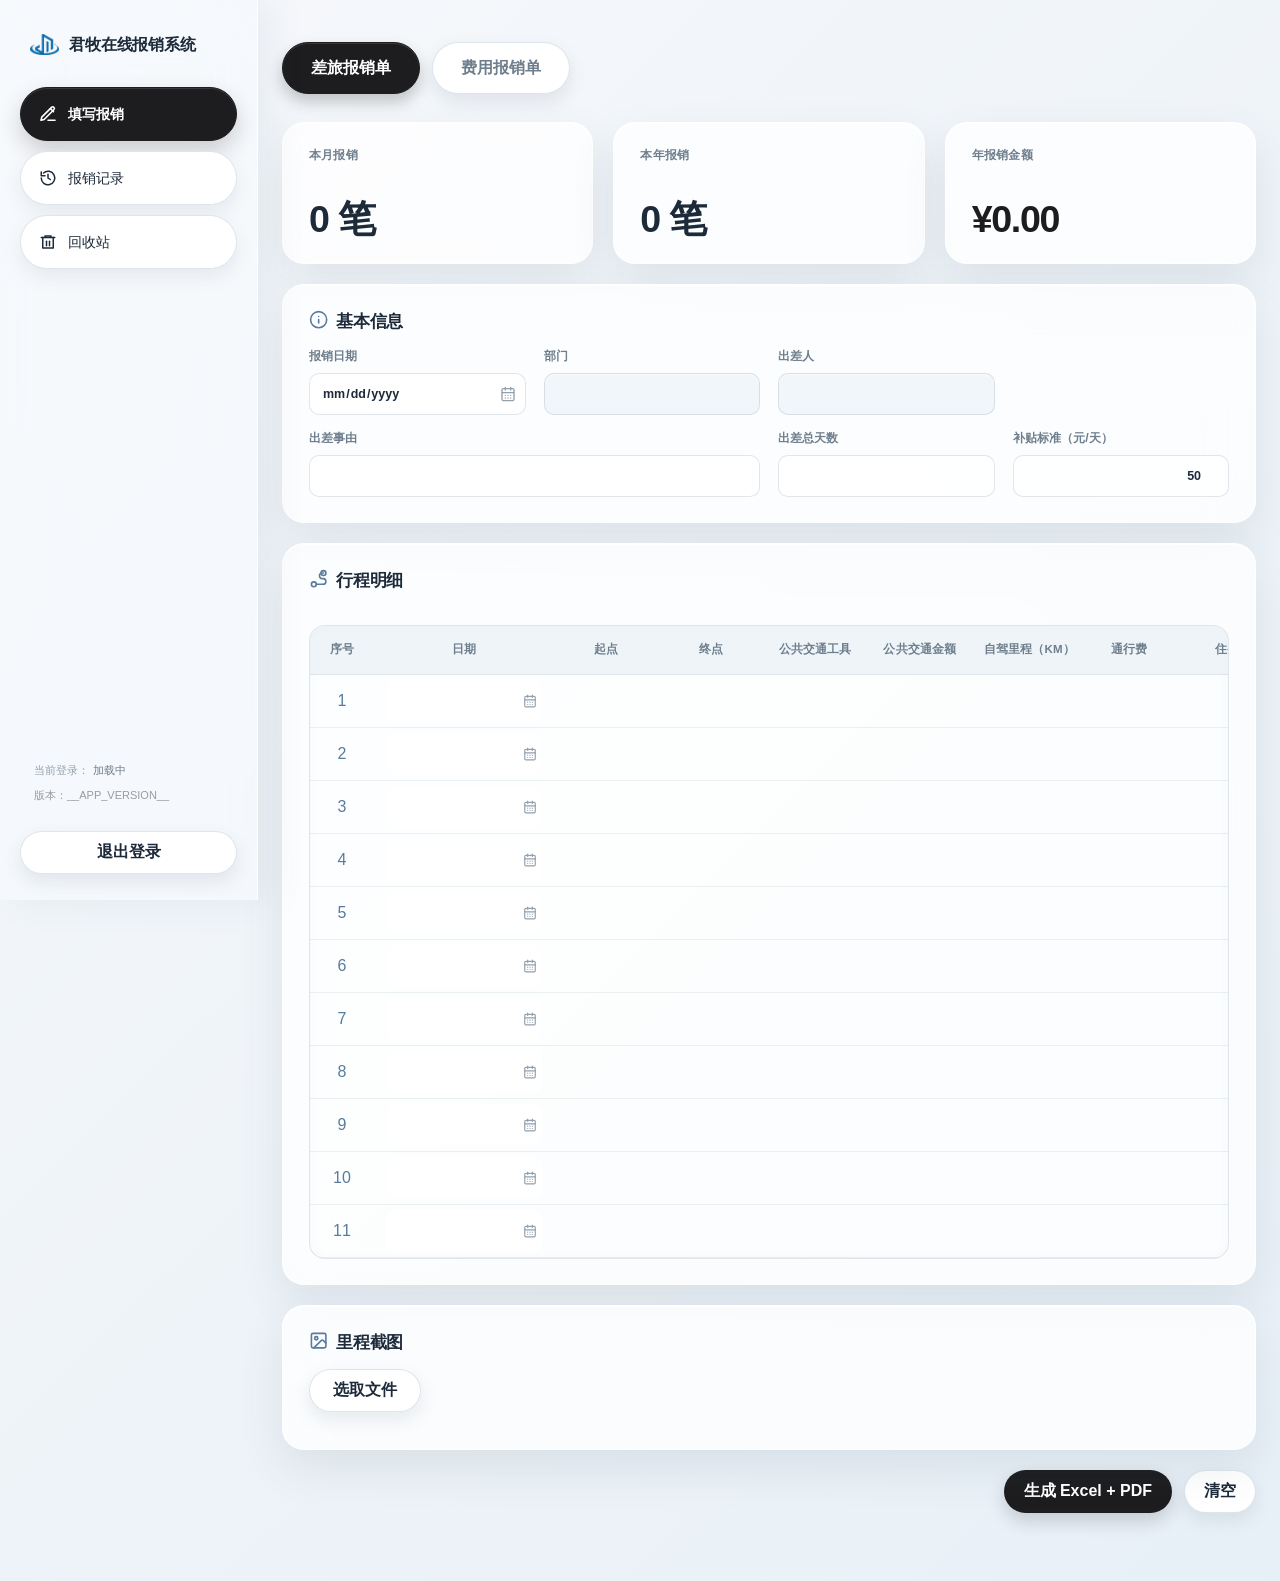
==== commit 5f2eb9d8: "chore: release v1.0.2" ====
--- a/templates/index.html
+++ b/templates/index.html
@@ -3,22 +3,27 @@
 <head>
   <meta charset="utf-8">
   <meta name="viewport" content="width=device-width, initial-scale=1">
-  <title>差旅报销单</title>
-  <link rel="stylesheet" href="/static/styles.css?v=20260909-mileage-dialog">
+  <title>在线报销系统</title>
+  <link rel="icon" type="image/png" href="/static/favicon.png">
+  <link rel="stylesheet" href="/static/styles.css?v=20260911-reimbursement-switcher-dialog-borderless">
+  <link rel="stylesheet" href="/static/ui-tokens.css">
+  <link rel="stylesheet" href="/static/ui-components.css">
+  <link rel="stylesheet" href="/static/calendar.css">
 </head>
 <body class="app-body">
   <aside id="app-sidebar" class="app-sidebar" aria-label="主导航">
     <div class="brand"><img class="brand-logo" src="/static/logo.png" alt="" aria-hidden="true"><span>君牧在线报销系统</span></div>
     <nav><a href="/" aria-current="page"><svg class="ui-icon" aria-hidden="true"><use href="/static/icons.svg#file-pen"></use></svg><span>填写报销</span></a><a href="/history"><svg class="ui-icon" aria-hidden="true"><use href="/static/icons.svg#history"></use></svg><span>报销记录</span></a><a href="/trash"><svg class="ui-icon" aria-hidden="true"><use href="/static/icons.svg#trash-2"></use></svg><span>回收站</span></a></nav>
     <div class="sidebar-account" aria-live="polite"><span>当前登录：</span><strong id="current-user">加载中</strong></div>
+    <div class="sidebar-version">版本：<span id="app-version">__APP_VERSION__</span></div>
     <button id="logout" type="button" class="secondary">退出登录</button>
   </aside>
   <button id="sidebar-toggle" class="sidebar-toggle" type="button" aria-controls="app-sidebar" aria-expanded="false">菜单</button>
   <main class="page-shell">
-    <header class="page-header">
-      <h1><svg class="ui-icon ui-icon-title" aria-hidden="true"><use href="/static/icons.svg#file-text"></use></svg><span>差旅报销单</span></h1>
-      <p>填写报销信息与行程明细，生成可下载的 Excel 和 PDF。</p>
-    </header>
+    <div class="reimbursement-type-switcher" role="tablist" aria-label="报销栏目">
+      <button id="travel-reimbursement-trigger" type="button" role="tab" aria-selected="true">差旅报销单</button>
+      <button id="expense-reimbursement-trigger" type="button" role="tab" aria-selected="false" aria-haspopup="dialog" aria-controls="mileage-development-dialog">费用报销单</button>
+    </div>
     <form id="reimbursement-form" novalidate autocomplete="off">
       <section class="stats-grid" aria-label="报销统计">
         <article class="stat-card"><span class="stat-label">本月报销</span><strong id="month-count" class="stat-value" aria-live="polite">0 笔</strong></article>
@@ -41,6 +46,7 @@
         <div class="section-heading"><h2 id="detail-heading"><svg class="ui-icon" aria-hidden="true"><use href="/static/icons.svg#route"></use></svg><span>行程明细</span></h2></div>
         <div class="table-wrap">
           <table class="detail-table">
+            <colgroup class="detail-colgroup"><col class="detail-col-index"><col class="detail-col-date"><col><col><col><col><col><col><col><col></colgroup>
             <thead><tr><th>序号</th><th>日期</th><th>起点</th><th>终点</th><th>公共交通工具</th><th>公共交通金额</th><th>自驾里程（KM）</th><th>通行费</th><th>住宿费</th><th>单据数</th></tr></thead>
             <tbody id="detail-rows">
               <tr class="detail-row"><th scope="row">1</th><td><input data-field="date" name="row-1-date" type="date"></td><td><input data-field="origin" name="row-1-origin"></td><td><input data-field="destination" name="row-1-destination"></td><td><input data-field="transport" name="row-1-transport"></td><td><input data-field="public_amount" name="row-1-public_amount" type="number" min="0" step="any"></td><td><input data-field="mileage" name="row-1-mileage" type="number" min="0" step="any"></td><td><input data-field="toll" name="row-1-toll" type="number" min="0" step="any"></td><td><input data-field="lodging" name="row-1-lodging" type="number" min="0" step="any"></td><td><input data-field="receipts" name="row-1-receipts" type="number" min="0" step="1"></td></tr>
@@ -74,14 +80,11 @@
     </form>
     <dialog id="mileage-development-dialog" class="mileage-development-dialog" aria-labelledby="mileage-development-message">
       <div class="mileage-development-content">
-        <button id="mileage-development-close" class="mileage-development-close" type="button" aria-label="关闭">
-          <svg class="ui-icon" aria-hidden="true"><use href="/static/icons.svg#x"></use></svg>
-        </button>
         <img src="/static/mileage-development-qr.jpg" alt="微信支付二维码">
         <p id="mileage-development-message">功能开发中，扫码助力开发。</p>
       </div>
     </dialog>
   </main>
-  <script src="/static/common.js?v=20260909-account" defer></script><script src="/static/app.js?v=20260909-mileage-dialog" defer></script>
+  <script src="/static/common.js?v=20260909-account" defer></script><script src="/static/app.js?v=20260911-reimbursement-switcher-dialog" defer></script><script src="/static/calendar.js" defer></script>
 </body>
 </html>
--- a/static/styles.css
+++ b/static/styles.css
@@ -9,7 +9,7 @@
 .app-sidebar nav a:hover .ui-icon,.app-sidebar nav a[aria-current="page"] .ui-icon{color:currentColor;transform:scale(1.04)}
 .brand{display:flex;align-items:center;gap:8px}
 .brand-logo{width:26px;height:26px;flex:0 0 auto;object-fit:contain}
-.sidebar-account{display:flex;align-items:baseline;gap:3px;min-width:0;margin-top:auto;padding:10px 12px 0;color:#9a9aa1;font-size:11px;line-height:1.35;font-weight:500;white-space:nowrap;overflow:hidden;text-overflow:ellipsis}.sidebar-account strong{min-width:0;overflow:hidden;text-overflow:ellipsis;color:inherit;font-size:inherit;font-weight:inherit}.app-sidebar>.sidebar-account + button{margin-top:0}
+.sidebar-account{display:flex;align-items:baseline;gap:3px;min-width:0;margin-top:auto;padding:10px 12px 0;color:#9a9aa1;font-size:11px;line-height:1.35;font-weight:500;white-space:nowrap;overflow:hidden;text-overflow:ellipsis}.sidebar-account strong{min-width:0;overflow:hidden;text-overflow:ellipsis;color:inherit;font-size:inherit;font-weight:inherit}.sidebar-version{margin-top:-18px;padding:0 12px;color:#9a9aa1;font-size:11px;line-height:1.35;font-weight:500;white-space:nowrap;overflow:hidden;text-overflow:ellipsis}.app-sidebar>.sidebar-account + button,.app-sidebar>.sidebar-version + button{margin-top:0}
 .detail-table tbody td,.detail-table tbody th{text-align:center;vertical-align:middle}
 .detail-table tbody td input{text-align:center}
 .detail-table tbody td input[type=date]{color:transparent}
@@ -49,24 +49,24 @@
 .table-action-items{flex-wrap:nowrap;white-space:nowrap}.table-action-items>*{flex:0 0 auto}.table-actions button.danger{background:#8f3f3b;color:#fff}.table-actions button.danger:hover{background:#74312f}.table-actions button.danger:focus-visible{outline-color:rgba(143,63,59,.34)}
 .result#result.success{display:flex;align-items:center;flex-wrap:wrap;gap:8px}.result-success-status{display:inline-flex;align-items:center;justify-content:center;flex:0 0 auto;color:#4f7d63}.result-success-icon{width:22px;height:22px;color:#4f7d63;stroke-width:2.5}
 .history-table{min-width:1200px}
+.history-col-index{width:64px}.history-table th.history-col-index,.history-table td.history-col-index{text-align:center}
 .history-col-reason{width:28%}.history-col-date{width:12%}.history-col-amount{width:9%}.history-col-created{width:16%}.history-col-status{width:7%}.history-col-actions{width:28%}
 body[data-scope="trash"] .history-col-reason{width:25%}body[data-scope="trash"] .history-col-date{width:12%}body[data-scope="trash"] .history-col-amount{width:9%}body[data-scope="trash"] .history-col-created{width:14%}body[data-scope="trash"] .history-col-status{width:20%;white-space:nowrap}body[data-scope="trash"] .history-col-actions{width:20%}
-body[data-scope="trash"] .history-table th:nth-child(5),body[data-scope="trash"] .history-table td:nth-child(5){white-space:nowrap}
+body[data-scope="trash"] .history-table th:nth-child(6),body[data-scope="trash"] .history-table td:nth-child(6){white-space:nowrap}
+.history-pagination{display:flex;justify-content:flex-end;align-items:center;gap:8px;margin-top:14px;min-height:34px}.history-page-status{min-width:42px;text-align:center;color:var(--muted);font-size:13px;font-variant-numeric:tabular-nums}
 .stats-grid{display:grid;grid-template-columns:repeat(3,minmax(0,1fr));gap:16px;margin-bottom:16px}.stat-card{min-height:132px;padding:22px 24px;display:flex;flex-direction:column;justify-content:space-between;background:rgba(255,255,255,.72);border:1px solid rgba(255,255,255,.92);border-radius:12px;box-shadow:0 12px 30px rgba(75,96,116,.08),0 1px 0 rgba(255,255,255,.88) inset;backdrop-filter:blur(18px) saturate(118%);transition:transform 180ms var(--ease),box-shadow 180ms ease-out,border-color 180ms ease-out}.stat-card:hover{transform:translateY(-2px);border-color:rgba(176,195,211,.72);box-shadow:0 16px 36px rgba(75,96,116,.13),0 1px 0 rgba(255,255,255,.92) inset}.stat-label{color:var(--muted);font-size:14px;font-weight:600}.stat-value{color:#1d1d1f;font-size:32px;line-height:1.1;font-weight:700;letter-spacing:0;font-variant-numeric:tabular-nums}.stat-card:focus-within{border-color:rgba(112,145,169,.62);box-shadow:0 0 0 3px rgba(82,122,159,.18),0 12px 30px rgba(75,96,116,.1)}
 @media(max-width:700px){.stats-grid{grid-template-columns:1fr;gap:12px}.stat-card{min-height:108px;padding:18px 20px}.stat-value{font-size:28px}}
 @media(prefers-reduced-transparency:reduce){.stat-card{background:#fff;backdrop-filter:none}}
 .mileage-development-trigger{margin:0;min-width:112px}
-.mileage-development-dialog{width:min(88vw,360px);max-height:88vh;overflow:visible;border:1px solid rgba(255,255,255,.74);border-radius:16px;background:rgba(255,255,255,.84);backdrop-filter:blur(24px) saturate(145%);box-shadow:0 24px 72px rgba(24,34,44,.22),inset 0 1px 0 rgba(255,255,255,.9)}
+.mileage-development-dialog{width:min(88vw,360px);max-height:88vh;overflow:visible;border:0;outline:0;border-radius:16px;background:rgba(255,255,255,.84);backdrop-filter:blur(24px) saturate(145%);box-shadow:0 24px 72px rgba(24,34,44,.22),inset 0 1px 0 rgba(255,255,255,.9)}
 .mileage-development-dialog[open]{animation:mileage-dialog-in 220ms cubic-bezier(.2,.72,.2,1)}
 .mileage-development-dialog::backdrop{background:rgba(29,29,31,.28);backdrop-filter:blur(5px);animation:mileage-backdrop-in 180ms ease-out}
 .mileage-development-content{position:relative;display:grid;gap:16px;padding:22px;text-align:center}
 .mileage-development-content img{display:block;width:100%;max-height:min(64vh,480px);object-fit:contain;border-radius:10px;background:#fff;box-shadow:0 8px 26px rgba(20,34,45,.1)}
-.mileage-development-content p{margin:0;color:#3a3a3c;font-size:15px;line-height:1.5;font-weight:600;letter-spacing:0}
-.mileage-development-close{position:absolute;z-index:1;top:10px;right:10px;display:grid;place-items:center;width:32px;min-height:32px;padding:0;border:1px solid rgba(60,60,67,.12);border-radius:50%;background:rgba(245,245,247,.88);color:#4a4a4e;box-shadow:0 4px 14px rgba(20,34,45,.12);backdrop-filter:blur(12px)}
-.mileage-development-close:hover{background:rgba(229,229,234,.96);color:#1d1d1f}
-.mileage-development-close .ui-icon{width:16px;height:16px}
+.mileage-development-content p{margin:0;color:#3a3a3c;font-size:15px;line-height:1.5;font-weight:400;letter-spacing:0}
 @keyframes mileage-dialog-in{from{opacity:0;transform:scale(.96) translateY(8px);filter:blur(3px)}to{opacity:1;transform:scale(1) translateY(0);filter:blur(0)}}
 @keyframes mileage-backdrop-in{from{opacity:0}to{opacity:1}}
 @media(max-width:520px){.mileage-development-dialog{width:min(90vw,340px)}.mileage-development-content{padding:18px;gap:14px}}
 @media(prefers-reduced-motion:reduce){.mileage-development-dialog[open],.mileage-development-dialog::backdrop{animation:none}}
 @media(prefers-reduced-transparency:reduce){.mileage-development-dialog{background:#fff;backdrop-filter:none}.mileage-development-dialog::backdrop{background:rgba(29,29,31,.4);backdrop-filter:none}}
+.reimbursement-type-switcher{display:flex;align-items:center;gap:12px;margin:0 0 28px;padding-left:0}.page-shell .reimbursement-type-switcher button{display:inline-flex;align-items:center;justify-content:center;min-width:138px;min-height:52px;padding:0 15px;border:1px solid rgba(255,255,255,.96);border-radius:26px;background:#fff;color:#58636d;box-shadow:0 8px 14px rgba(75,96,116,.14),inset 0 1px 0 rgba(255,255,255,.96);backdrop-filter:blur(14px);font:inherit;font-size:16px;font-weight:750;line-height:1;letter-spacing:.01em;cursor:pointer;transition:background-color 160ms ease,color 160ms ease,box-shadow 160ms ease,transform 120ms ease}.page-shell .reimbursement-type-switcher button:hover{background:#f8fafc;color:#4b5661;box-shadow:0 11px 17px rgba(75,96,116,.18),inset 0 1px 0 rgba(255,255,255,.98)}.page-shell .reimbursement-type-switcher button:active{transform:scale(.985)}.page-shell .reimbursement-type-switcher button[aria-selected=true]{border-color:#1d1d1f;background:#1d1d1f;color:#fff;box-shadow:0 8px 15px rgba(29,29,31,.24),inset 0 1px 0 rgba(255,255,255,.12)}@media(max-width:700px){.reimbursement-type-switcher{gap:8px;margin-bottom:18px}.page-shell .reimbursement-type-switcher button{min-width:0;min-height:44px;flex:1;font-size:14px;padding:0 10px}}
--- a/static/ui-tokens.css
+++ b/static/ui-tokens.css
@@ -0,0 +1,47 @@
+:root {
+  --ui-bg: #f6f8fb;
+  --ui-bg-gradient: linear-gradient(135deg, #f7f9fc 0%, #eef3f8 52%, #e8f0f7 100%);
+  --ui-surface: rgba(255, 255, 255, 0.78);
+  --ui-surface-strong: rgba(255, 255, 255, 0.9);
+  --ui-surface-muted: rgba(236, 243, 249, 0.72);
+  --ui-surface-solid: #ffffff;
+  --ui-brand-blue: #587b9e;
+  --ui-brand-blue-strong: #456b8d;
+  --ui-brand-blue-soft: #e4edf5;
+  --ui-brand-blue-wash: rgba(88, 123, 158, 0.12);
+  /* Unified capsule button palette: primary black, secondary white. */
+  --ui-button-primary: #1d1d1f;
+  --ui-button-primary-hover: #2c2c2e;
+  --ui-button-secondary: #ffffff;
+  --ui-button-secondary-hover: #f4f6f8;
+  --ui-accent-rose: #c76787;
+  --ui-accent-rose-soft: #f7e8ee;
+  --ui-text: #1d2a3a;
+  --ui-text-muted: #6f7e8d;
+  --ui-text-subtle: #93a0ad;
+  --ui-line: rgba(105, 128, 149, 0.2);
+  --ui-line-strong: rgba(105, 128, 149, 0.34);
+  --ui-success: #4f7d63;
+  --ui-success-soft: #eaf3ed;
+  --ui-danger: #a85a57;
+  --ui-danger-strong: #8f4946;
+  --ui-danger-soft: #f8eceb;
+  --ui-radius-sm: 10px;
+  --ui-radius-md: 16px;
+  --ui-radius-lg: 22px;
+  --ui-radius-pill: 999px;
+  --ui-shadow-sm: 0 8px 22px rgba(63, 89, 111, 0.07);
+  --ui-shadow-md: 0 18px 44px rgba(63, 89, 111, 0.11), 0 1px 0 rgba(255, 255, 255, 0.88) inset;
+  --ui-shadow-lg: 0 28px 72px rgba(49, 72, 91, 0.18), 0 1px 0 rgba(255, 255, 255, 0.92) inset;
+  --ui-focus: 0 0 0 4px rgba(88, 123, 158, 0.18);
+  --ui-ease: cubic-bezier(.23, 1, .32, 1);
+  color-scheme: light;
+}
+
+@media (prefers-reduced-transparency: reduce) {
+  :root {
+    --ui-surface: #ffffff;
+    --ui-surface-strong: #ffffff;
+    --ui-surface-muted: #eef3f7;
+  }
+}
--- a/static/ui-components.css
+++ b/static/ui-components.css
@@ -0,0 +1,909 @@
+/*
+ * Shared presentation components. This layer intentionally targets existing
+ * semantic classes only; it does not alter form fields, data attributes, or
+ * event-driven behavior used by the reimbursement workflow.
+ */
+html {
+  min-height: 100%;
+  background: var(--ui-bg);
+}
+
+html body,
+html body.auth-body {
+  color: var(--ui-text);
+  background-color: var(--ui-bg);
+  background-image: var(--ui-bg-gradient);
+  background-attachment: fixed;
+  font-family: -apple-system, BlinkMacSystemFont, "SF Pro Text", "PingFang SC", "Microsoft YaHei", sans-serif;
+  text-rendering: optimizeLegibility;
+  -webkit-font-smoothing: antialiased;
+}
+
+/* styles.css keeps an older Aurora background with !important; match that
+   priority so this token layer remains the final site-wide visual authority. */
+html body,
+html body.auth-body {
+  background-color: var(--ui-bg) !important;
+  background-image: var(--ui-bg-gradient) !important;
+}
+
+/* Keep the records canvas continuous below the content. The previous body
+   background ended with the short document height, exposing html's solid
+   canvas and creating a hard horizontal seam in the viewport. */
+html body.history-body {
+  min-height: 100vh;
+  background-color: #f7f8fa !important;
+  background-image: linear-gradient(
+    180deg,
+    #edf3f8 0%,
+    #eef3f7 28%,
+    #f2f5f8 56%,
+    #f6f7f9 80%,
+    #f7f8fa 100%
+  ) !important;
+}
+
+h1,
+h2,
+p {
+  color: inherit;
+}
+
+h1,
+h2 {
+  letter-spacing: -0.018em;
+}
+
+h1 {
+  color: var(--ui-text);
+  font-size: 2.1rem;
+  line-height: 1.12;
+  font-weight: 750;
+}
+
+h2 {
+  color: var(--ui-text);
+  font-size: 1.05rem;
+  line-height: 1.3;
+  font-weight: 700;
+}
+
+.page-shell {
+  width: min(100% - 48px, 1440px);
+  max-width: none;
+  margin: 0 auto;
+  padding: 42px 0 68px;
+}
+
+.page-header {
+  margin-bottom: 28px;
+  padding: 0 4px 21px;
+  border-bottom: 1px solid var(--ui-line);
+}
+
+.page-header p {
+  max-width: 680px;
+  margin-top: 9px;
+  color: var(--ui-text-muted);
+  font-size: 0.875rem;
+  line-height: 1.6;
+}
+
+.ui-icon-title,
+h2 .ui-icon {
+  color: var(--ui-brand-blue);
+}
+
+/* App shell and navigation */
+.app-body {
+  min-width: 0;
+  padding-left: 258px;
+}
+
+.app-sidebar,
+body .app-sidebar {
+  width: 258px;
+  padding: 30px 20px 26px;
+  gap: 28px;
+  color: var(--ui-text);
+  background: rgba(247, 250, 252, 0.7);
+  border-right: 1px solid rgba(255, 255, 255, 0.86);
+  box-shadow: 12px 0 36px rgba(67, 91, 110, 0.08);
+  backdrop-filter: blur(26px) saturate(125%);
+}
+
+.brand {
+  gap: 10px;
+  margin: 0 10px;
+  color: var(--ui-text);
+  font-size: 1.02rem;
+  letter-spacing: -0.01em;
+}
+
+.brand-logo {
+  width: 29px;
+  height: 29px;
+  filter: saturate(0.86);
+}
+
+.app-sidebar nav {
+  gap: 10px;
+}
+
+.app-sidebar nav a {
+  min-height: 54px;
+  gap: 11px;
+  padding: 14px 18px;
+  color: var(--ui-text);
+  background: var(--ui-button-secondary);
+  border: 1px solid rgba(221, 228, 235, 0.95);
+  border-radius: var(--ui-radius-pill);
+  font-size: 0.9rem;
+  box-shadow: 0 8px 18px rgba(76, 96, 113, 0.1);
+  transition: background-color 160ms var(--ui-ease), border-color 160ms ease-out, color 160ms ease-out, box-shadow 160ms ease-out, transform 120ms var(--ui-ease);
+}
+
+.app-sidebar nav a:not([aria-current="page"]) {
+  color: var(--ui-text);
+  background: var(--ui-button-secondary);
+}
+
+.app-sidebar nav a:not([aria-current="page"]):hover {
+  color: var(--ui-text);
+  background: var(--ui-button-secondary-hover);
+  border-color: rgba(205, 216, 226, 0.98);
+  box-shadow: 0 11px 21px rgba(76, 96, 113, 0.16);
+  transform: translateY(-1px);
+}
+
+.app-sidebar nav a:hover,
+body .app-sidebar nav a:hover {
+  color: var(--ui-text);
+  background: var(--ui-button-secondary-hover);
+  border-color: rgba(205, 216, 226, 0.98);
+  box-shadow: 0 11px 21px rgba(76, 96, 113, 0.16);
+  transform: translateY(-1px);
+}
+
+.app-sidebar nav a[aria-current="page"],
+body .app-sidebar nav a[aria-current="page"] {
+  color: #fff;
+  background: var(--ui-button-primary);
+  border-color: var(--ui-button-primary);
+  box-shadow: 0 10px 22px rgba(29, 29, 31, 0.2), 0 1px 0 rgba(255, 255, 255, 0.12) inset;
+  font-weight: 700;
+}
+
+.app-sidebar nav a[aria-current="page"]:hover,
+body .app-sidebar nav a[aria-current="page"]:hover {
+  color: #fff;
+  background: var(--ui-button-primary-hover);
+  border-color: var(--ui-button-primary-hover);
+  box-shadow: 0 12px 25px rgba(29, 29, 31, 0.26), 0 1px 0 rgba(255, 255, 255, 0.14) inset;
+}
+
+.app-sidebar nav a:active {
+  transform: scale(0.985);
+}
+
+.app-sidebar nav a:focus-visible {
+  outline: 0;
+  box-shadow: var(--ui-focus), 0 8px 18px rgba(76, 96, 113, 0.1);
+}
+
+.app-sidebar nav a .ui-icon {
+  width: 18px;
+  height: 18px;
+  color: currentColor;
+}
+
+.sidebar-account {
+  margin-top: auto;
+  padding: 13px 14px 0;
+  color: var(--ui-text-subtle);
+  font-size: 0.7rem;
+  letter-spacing: 0.01em;
+}
+
+.sidebar-account strong {
+  color: var(--ui-text-muted);
+}
+
+.sidebar-version {
+  padding: 0 14px;
+}
+
+.app-sidebar > button.secondary {
+  min-height: 42px;
+  margin: 0;
+  color: var(--ui-text);
+  background: var(--ui-button-secondary);
+  border: 1px solid rgba(221, 228, 235, 0.95);
+  box-shadow: 0 8px 18px rgba(76, 96, 113, 0.12);
+}
+
+.app-sidebar > button.secondary:hover {
+  color: var(--ui-text);
+  background: var(--ui-button-secondary-hover);
+  box-shadow: 0 11px 21px rgba(76, 96, 113, 0.16);
+}
+
+.sidebar-toggle {
+  border-radius: var(--ui-radius-pill);
+  background: var(--ui-button-primary);
+  box-shadow: 0 8px 18px rgba(29, 29, 31, 0.18);
+}
+
+/* Shared surfaces */
+.form-section,
+.stat-card,
+.auth-panel {
+  background: var(--ui-surface);
+  border: 1px solid rgba(255, 255, 255, 0.88);
+  box-shadow: var(--ui-shadow-md);
+  backdrop-filter: blur(20px) saturate(120%);
+}
+
+/* These selectors intentionally match the legacy glass overrides in
+   styles.css so the component layer is the final visual authority. */
+.page-shell .form-section {
+  background: var(--ui-surface);
+  border-color: rgba(255, 255, 255, 0.88);
+  box-shadow: var(--ui-shadow-md);
+  backdrop-filter: blur(20px) saturate(120%);
+}
+
+.form-section {
+  margin-bottom: 20px;
+  padding: 25px 26px;
+  border-radius: var(--ui-radius-lg);
+}
+
+.form-section:hover,
+.page-shell .form-section:hover,
+.stat-card:hover {
+  border-color: rgba(169, 193, 211, 0.62);
+  box-shadow: 0 22px 48px rgba(63, 89, 111, 0.13), 0 1px 0 rgba(255, 255, 255, 0.92) inset;
+}
+
+.section-heading {
+  min-height: 29px;
+  margin-bottom: 18px;
+}
+
+.section-heading > span {
+  color: var(--ui-text-subtle);
+  font-size: 0.78rem;
+}
+
+.stats-grid {
+  gap: 20px;
+  margin-bottom: 20px;
+}
+
+.stat-card {
+  min-height: 142px;
+  padding: 24px 26px;
+  border-radius: var(--ui-radius-lg);
+  transition: transform 180ms var(--ui-ease), box-shadow 180ms ease-out, border-color 180ms ease-out;
+}
+
+.stat-card:hover {
+  transform: translateY(-2px);
+}
+
+.stat-label {
+  color: var(--ui-text-muted);
+  font-size: 0.78rem;
+  letter-spacing: 0.02em;
+}
+
+.stat-value {
+  color: var(--ui-text);
+  font-size: 2.35rem;
+  line-height: 1;
+  font-weight: 760;
+  letter-spacing: -0.035em;
+  font-variant-numeric: tabular-nums;
+}
+
+.stat-card:nth-child(3) .stat-value {
+  color: #1d1d1f;
+}
+
+/* Forms and controls */
+label {
+  gap: 8px;
+  color: var(--ui-text-muted);
+  font-size: 0.78rem;
+  letter-spacing: 0.01em;
+}
+
+input,
+.page-shell input {
+  min-height: 42px;
+  padding: 9px 12px;
+  color: var(--ui-text);
+  background: rgba(255, 255, 255, 0.76);
+  border: 1px solid var(--ui-line);
+  border-radius: var(--ui-radius-sm);
+  box-shadow: 0 1px 0 rgba(255, 255, 255, 0.7) inset;
+  transition: border-color 160ms ease-out, box-shadow 160ms ease-out, background-color 160ms ease-out;
+}
+
+input:hover,
+.page-shell input:hover {
+  border-color: var(--ui-line-strong);
+  background: rgba(255, 255, 255, 0.9);
+}
+
+input:focus,
+.page-shell input:focus {
+  border-color: rgba(88, 123, 158, 0.75);
+  box-shadow: var(--ui-focus), 0 1px 0 rgba(255, 255, 255, 0.78) inset;
+}
+
+input[readonly],
+.page-shell input[readonly] {
+  color: var(--ui-text-muted);
+  background: var(--ui-surface-muted);
+}
+
+button,
+.page-shell button,
+.table-action-button {
+  min-height: 42px;
+  padding: 10px 19px;
+  color: #fff;
+  background: #1d1d1f;
+  background: var(--ui-button-primary);
+  border: 1px solid transparent;
+  border-radius: var(--ui-radius-pill);
+  box-shadow: 0 8px 18px rgba(29, 29, 31, 0.18);
+  font-weight: 700;
+  transition: background-color 160ms ease-out, box-shadow 160ms ease-out, transform 120ms ease-out;
+}
+
+button:hover,
+.page-shell button:hover,
+.table-action-button:hover {
+  background: var(--ui-button-primary-hover);
+  box-shadow: 0 12px 24px rgba(29, 29, 31, 0.24);
+}
+
+button:active,
+.page-shell button:active,
+.table-action-button:active {
+  transform: scale(0.975);
+}
+
+button:disabled,
+.page-shell button:disabled,
+.table-action-button:disabled {
+  opacity: 0.55;
+  cursor: not-allowed;
+  transform: none;
+  box-shadow: none;
+}
+
+button:focus-visible,
+input:focus-visible,
+a:focus-visible,
+.table-action-button:focus-visible {
+  outline: 0;
+  box-shadow: var(--ui-focus);
+}
+
+button.secondary,
+.page-shell button.secondary,
+.remove-file {
+  color: var(--ui-text);
+  background: #fff;
+  background: var(--ui-button-secondary);
+  border-color: rgba(221, 228, 235, 0.95);
+  box-shadow: 0 8px 18px rgba(76, 96, 113, 0.12);
+}
+
+button.secondary:hover,
+.page-shell button.secondary:hover,
+.remove-file:hover {
+  color: var(--ui-text);
+  background: var(--ui-button-secondary-hover);
+  box-shadow: 0 11px 21px rgba(76, 96, 113, 0.16);
+}
+
+button.danger,
+.page-shell button.danger {
+  color: #fff;
+  background: var(--ui-danger);
+  border-color: var(--ui-danger);
+  box-shadow: 0 8px 18px rgba(143, 73, 70, 0.16);
+}
+
+button.danger:hover,
+.page-shell button.danger:hover {
+  color: #fff;
+  background: var(--ui-danger-strong);
+  box-shadow: 0 11px 22px rgba(143, 73, 70, 0.22);
+}
+
+.actions {
+  gap: 12px;
+  margin-top: 4px;
+}
+
+.actions button:first-child {
+  min-width: 164px;
+}
+
+/* Tables and data states */
+.table-wrap,
+.page-shell .table-wrap {
+  overflow: auto;
+  border: 1px solid var(--ui-line);
+  border-radius: var(--ui-radius-md);
+  background: rgba(255, 255, 255, 0.32);
+  box-shadow: 0 2px 12px rgba(60, 85, 106, 0.04) inset;
+}
+
+.detail-table th,
+.detail-table td,
+.history-table th,
+.history-table td,
+.admin-table th,
+.admin-table td {
+  border-bottom-color: var(--ui-line);
+}
+
+.detail-table thead th,
+.history-table th,
+.admin-table th,
+.page-shell .detail-table thead th,
+.page-shell .history-table th,
+.page-shell .admin-table th {
+  color: var(--ui-text-muted);
+  background: rgba(232, 240, 246, 0.72);
+  font-size: 0.72rem;
+  font-weight: 700;
+  letter-spacing: 0.01em;
+}
+
+.detail-table thead th {
+  padding-top: 16px;
+  padding-bottom: 16px;
+}
+
+.detail-table tbody tr,
+.history-table tbody tr,
+.admin-table tbody tr {
+  transition: background-color 150ms ease-out;
+}
+
+.detail-table tbody tr:hover,
+.history-table tbody tr:hover,
+.admin-table tbody tr:hover,
+.page-shell .detail-table tbody tr:hover,
+.page-shell .history-table tbody tr:hover,
+.page-shell .admin-table tbody tr:hover {
+  background: rgba(220, 233, 242, 0.36);
+}
+
+.detail-table tbody td,
+.detail-table tbody th {
+  border-bottom-color: rgba(105, 128, 149, 0.12);
+}
+
+.detail-table tbody th {
+  color: var(--ui-brand-blue);
+  font-weight: 400;
+}
+
+.history-table tbody th.history-col-index {
+  color: var(--ui-brand-blue);
+  background: transparent;
+  font-weight: 500;
+  text-align: center;
+}
+
+.detail-table .detail-col-index {
+  width: 64px;
+}
+
+.detail-table .detail-col-date {
+  width: 180px;
+}
+
+.detail-table input {
+  background: transparent;
+  border-color: transparent;
+  box-shadow: none;
+}
+
+.detail-table input:hover,
+.detail-table input:focus {
+  background: rgba(255, 255, 255, 0.68);
+}
+
+.empty-state {
+  color: var(--ui-text-muted);
+  padding: 42px 14px;
+}
+
+.count-badge {
+  min-width: 25px;
+  padding: 3px 8px;
+  color: #fff;
+  background: var(--ui-brand-blue);
+  border-radius: var(--ui-radius-pill);
+  font-size: 0.7rem;
+}
+
+.result {
+  min-height: 0;
+  margin: 12px 0;
+  padding: 11px 14px;
+  border: 1px solid transparent;
+  border-radius: var(--ui-radius-sm);
+  font-size: 0.84rem;
+}
+
+.result.error {
+  color: var(--ui-danger-strong);
+  background: var(--ui-danger-soft);
+  border-color: rgba(168, 90, 87, 0.14);
+}
+
+.result.success {
+  color: var(--ui-success);
+  background: var(--ui-success-soft);
+  border-color: rgba(79, 125, 99, 0.14);
+}
+
+.result-success-status,
+.result-success-icon {
+  color: var(--ui-success);
+}
+
+.table-action-button {
+  min-height: 34px;
+  padding: 7px 11px;
+  border-radius: var(--ui-radius-pill);
+  font-size: 0.78rem;
+}
+
+/* Keep active reimbursement actions aligned without changing other pages. */
+body[data-scope="active"] .history-page .table-action-items .table-action-button {
+  width: 96px;
+  height: 34px;
+  min-height: 34px;
+  padding: 0 11px;
+  justify-content: center;
+}
+
+/* Keep recovery actions in the trash view aligned with the active records
+   actions so both history states use the same compact button footprint. */
+body[data-scope="trash"] .history-page .table-action-items .table-action-button {
+  width: 96px;
+  height: 34px;
+  min-height: 34px;
+  padding: 0 11px;
+  justify-content: center;
+}
+
+/* Anchor actions inherit link styles elsewhere; keep them visually identical
+   to button actions in the table. */
+.table-actions a.table-action-button:not(.secondary),
+a.table-action-button:not(.secondary) {
+  color: #fff !important;
+}
+
+.table-action-button.secondary {
+  color: var(--ui-text) !important;
+  background: var(--ui-button-secondary);
+  border-color: rgba(221, 228, 235, 0.95);
+  box-shadow: 0 6px 14px rgba(76, 96, 113, 0.12);
+}
+
+.table-action-button.secondary:hover {
+  color: var(--ui-text) !important;
+  background: var(--ui-button-secondary-hover);
+  box-shadow: 0 9px 18px rgba(76, 96, 113, 0.16);
+}
+
+.page-shell button.pagination-button {
+  display: inline-flex;
+  align-items: center;
+  justify-content: center;
+  width: 34px;
+  min-width: 34px;
+  height: 34px;
+  min-height: 34px;
+  padding: 0;
+}
+
+.page-shell button.pagination-button .ui-icon {
+  width: 16px;
+  height: 16px;
+}
+
+/* The reimbursement switcher is also a capsule control, with an explicit
+   selected state matching the reference screenshot. */
+.reimbursement-type-switcher button {
+  border-radius: var(--ui-radius-pill);
+}
+
+.reimbursement-type-switcher button:not([aria-selected="true"]) {
+  color: var(--ui-text-muted);
+  background: var(--ui-button-secondary);
+  border-color: rgba(221, 228, 235, 0.95);
+  box-shadow: 0 8px 18px rgba(76, 96, 113, 0.12);
+}
+
+.reimbursement-type-switcher button:not([aria-selected="true"]):hover {
+  background: var(--ui-button-secondary-hover);
+}
+
+.reimbursement-type-switcher button[aria-selected="true"] {
+  color: #fff;
+  background: var(--ui-button-primary);
+  border-color: var(--ui-button-primary);
+  box-shadow: 0 8px 18px rgba(29, 29, 31, 0.2);
+}
+
+.table-actions button.danger,
+.table-actions .table-action-button.danger {
+  color: #fff;
+  background: var(--ui-danger);
+  border-color: var(--ui-danger);
+  box-shadow: 0 6px 14px rgba(143, 73, 70, 0.14);
+}
+
+.table-actions button.danger:hover,
+.table-actions .table-action-button.danger:hover {
+  background: var(--ui-danger-strong);
+}
+
+/* Variant shadows must not hide the keyboard focus indicator. */
+button.secondary:focus-visible,
+button.danger:focus-visible,
+.table-action-button.secondary:focus-visible,
+.table-action-button.danger:focus-visible,
+a.table-action-button.secondary:focus-visible {
+  outline: 0;
+  box-shadow: var(--ui-focus);
+}
+
+/* Authentication and dialogs */
+.auth-body {
+  min-height: 100vh;
+  padding: 28px;
+}
+
+.auth-shell {
+  width: min(100%, 480px);
+}
+
+.auth-panel {
+  padding: 38px;
+  border-radius: var(--ui-radius-lg);
+  box-shadow: var(--ui-shadow-lg);
+}
+
+body .auth-panel {
+  background: var(--ui-surface-strong);
+  border-color: rgba(255, 255, 255, 0.88);
+  box-shadow: var(--ui-shadow-lg);
+  backdrop-filter: blur(22px) saturate(122%);
+}
+
+.auth-header {
+  margin-bottom: 27px;
+  padding-bottom: 21px;
+  border-bottom-color: var(--ui-line);
+}
+
+.auth-header .eyebrow {
+  color: var(--ui-accent-rose);
+  font-size: 0.72rem;
+  letter-spacing: 0.11em;
+  text-transform: uppercase;
+}
+
+.auth-header h1 {
+  margin-bottom: 9px;
+  font-size: 2rem;
+}
+
+.auth-header p:last-child {
+  color: var(--ui-text-muted);
+  line-height: 1.55;
+}
+
+.auth-form {
+  gap: 10px;
+}
+
+.auth-form label {
+  margin-top: 9px;
+}
+
+.auth-form input,
+body .auth-form input,
+.auth-form button {
+  min-height: 46px;
+}
+
+.auth-form button {
+  margin-top: 14px;
+  border-radius: var(--ui-radius-pill);
+}
+
+.auth-link {
+  margin-top: 22px;
+  color: var(--ui-text-muted);
+}
+
+.auth-link a,
+.table-actions a {
+  color: var(--ui-brand-blue-strong);
+}
+
+dialog {
+  overflow: hidden;
+  color: var(--ui-text);
+  background: var(--ui-surface-strong);
+  border-color: rgba(255, 255, 255, 0.84);
+  border-radius: var(--ui-radius-lg);
+  box-shadow: var(--ui-shadow-lg);
+  backdrop-filter: blur(24px) saturate(125%);
+}
+
+dialog::backdrop {
+  background: rgba(26, 42, 56, 0.25);
+  backdrop-filter: blur(5px);
+}
+
+.dialog-form {
+  gap: 12px;
+  padding: 28px;
+}
+
+.dialog-value,
+.temporary-password {
+  padding: 12px 13px;
+  color: var(--ui-text-muted);
+  background: var(--ui-surface-muted);
+  border-color: var(--ui-line);
+  border-radius: var(--ui-radius-sm);
+}
+
+.preview-item,
+body .preview-item {
+  padding: 8px;
+  color: var(--ui-text-muted);
+  background: rgba(255, 255, 255, 0.64);
+  border-color: var(--ui-line);
+  border-radius: var(--ui-radius-sm);
+}
+
+.mileage-development-dialog {
+  border-radius: var(--ui-radius-lg);
+}
+
+@media (max-width: 900px) {
+  .app-body {
+    padding-left: 0;
+  }
+
+  .page-shell {
+    width: min(100% - 36px, 1440px);
+  }
+}
+
+@media (max-width: 520px) {
+  html body.auth-body {
+    width: 100%;
+    min-width: 0;
+    overflow-x: hidden;
+  }
+
+  .page-shell {
+    width: calc(100% - 28px);
+    padding-top: 72px;
+  }
+
+  .auth-shell,
+  .auth-panel,
+  .auth-form,
+  .auth-form input {
+    width: 100%;
+    min-width: 0;
+    box-sizing: border-box;
+  }
+
+  .form-section {
+    padding: 20px 17px;
+    border-radius: var(--ui-radius-md);
+  }
+
+  .auth-body {
+    padding: 14px;
+  }
+
+  .auth-panel {
+    padding: 27px 20px;
+    border-radius: var(--ui-radius-md);
+  }
+
+  .actions {
+    flex-direction: column-reverse;
+  }
+
+  .actions button,
+  .actions button:first-child {
+    width: 100%;
+  }
+}
+
+@media (prefers-reduced-motion: reduce) {
+  .app-sidebar nav a,
+  .form-section,
+  .stat-card,
+  .detail-table tbody tr,
+  .history-table tbody tr,
+  .admin-table tbody tr,
+  input,
+  button,
+  .table-action-button {
+    transition: none;
+  }
+}
+
+@media (prefers-reduced-transparency: reduce) {
+  body,
+  body.auth-body {
+    background-image: none;
+  }
+
+  .app-sidebar,
+  .form-section,
+  .stat-card,
+  .auth-panel,
+  dialog,
+  .preview-item {
+    background: var(--ui-surface-solid);
+    backdrop-filter: none;
+  }
+}
+
+@media print {
+  html,
+  body,
+  body.auth-body {
+    background: #fff;
+    background-image: none;
+  }
+
+  .app-sidebar,
+  .sidebar-toggle {
+    display: none;
+  }
+
+  .app-body {
+    padding-left: 0;
+  }
+
+  .page-shell {
+    width: 100%;
+    padding: 0;
+  }
+
+  .form-section,
+  .stat-card,
+  .auth-panel {
+    background: #fff;
+    border: 0;
+    box-shadow: none;
+    backdrop-filter: none;
+  }
+}
--- a/static/calendar.css
+++ b/static/calendar.css
@@ -0,0 +1,329 @@
+/* Shared custom date picker. The native input remains the source of truth. */
+.date-picker-popover {
+  position: fixed;
+  z-index: 1000;
+  display: grid;
+  width: min(320px, calc(100vw - 24px));
+  max-height: calc(100vh - 24px);
+  gap: 12px;
+  padding: 16px;
+  color: var(--ui-text);
+  background: var(--ui-surface-strong);
+  border: 1px solid rgba(255, 255, 255, 0.92);
+  border-radius: var(--ui-radius-md);
+  box-shadow: var(--ui-shadow-lg);
+  backdrop-filter: blur(24px) saturate(125%);
+  overflow: auto;
+  transform-origin: top center;
+  animation: date-picker-in 160ms var(--ui-ease);
+}
+
+.date-picker-popover[hidden] {
+  display: none;
+}
+
+.date-picker-header {
+  display: grid;
+  grid-template-columns: 36px minmax(0, 1fr) 36px;
+  align-items: center;
+  gap: 8px;
+}
+
+.date-picker-title {
+  min-width: 0;
+  margin: 0;
+  color: var(--ui-text);
+  font-size: 0.96rem;
+  font-weight: 750;
+  line-height: 36px;
+  text-align: center;
+  white-space: nowrap;
+}
+
+.date-picker-nav,
+.date-picker-nav:hover,
+.date-picker-nav:active {
+  display: inline-flex;
+  align-items: center;
+  justify-content: center;
+  width: 36px;
+  min-width: 36px;
+  min-height: 36px;
+  padding: 0;
+  color: var(--ui-text-muted);
+  background: transparent;
+  border: 0;
+  border-radius: 50%;
+  box-shadow: none;
+  transform: none;
+}
+
+.date-picker-nav:hover {
+  color: var(--ui-text);
+  background: var(--ui-button-secondary-hover);
+}
+
+.date-picker-nav:focus-visible {
+  outline: 0;
+  box-shadow: var(--ui-focus);
+}
+
+.date-picker-nav svg {
+  width: 17px;
+  height: 17px;
+  fill: none;
+  stroke: currentColor;
+  stroke-width: 2;
+  stroke-linecap: round;
+  stroke-linejoin: round;
+}
+
+.date-picker-weekdays {
+  display: grid;
+  grid-template-columns: repeat(7, minmax(0, 1fr));
+  gap: 2px;
+}
+
+.date-picker-grid {
+  display: grid;
+  gap: 2px;
+}
+
+.date-picker-row {
+  display: grid;
+  grid-template-columns: repeat(7, minmax(0, 1fr));
+  gap: 2px;
+}
+
+.date-picker-cell {
+  display: grid;
+  min-width: 0;
+  min-height: 40px;
+  place-items: center;
+}
+
+.date-picker-weekday {
+  display: grid;
+  place-items: center;
+  height: 28px;
+  color: var(--ui-text-subtle);
+  font-size: 0.68rem;
+  font-weight: 700;
+  line-height: 1;
+}
+
+.date-picker-day {
+  display: inline-flex;
+  align-items: center;
+  justify-content: center;
+  width: 40px;
+  min-width: 0;
+  min-height: 40px;
+  aspect-ratio: 1;
+  justify-self: center;
+  padding: 0;
+  color: var(--ui-text);
+  background: transparent;
+  border: 0;
+  border-radius: 50%;
+  box-shadow: none;
+  font-size: 0.8rem;
+  font-variant-numeric: tabular-nums;
+  line-height: 1;
+  transition: background-color 120ms ease-out, color 120ms ease-out, box-shadow 120ms ease-out, transform 120ms ease-out;
+}
+
+.date-picker-day:hover {
+  color: var(--ui-text);
+  background: var(--ui-button-secondary-hover);
+  box-shadow: none;
+}
+
+.date-picker-day:active {
+  transform: scale(0.94);
+}
+
+.date-picker-day:focus-visible {
+  outline: 0;
+  box-shadow: var(--ui-focus);
+}
+
+.date-picker-day.is-outside-month {
+  color: var(--ui-text-subtle);
+  opacity: 0.55;
+}
+
+.date-picker-day.is-today {
+  box-shadow: inset 0 0 0 1.5px var(--ui-brand-blue);
+}
+
+.date-picker-day.is-today:hover {
+  box-shadow: inset 0 0 0 1.5px var(--ui-brand-blue);
+}
+
+.date-picker-day.is-selected,
+.date-picker-day.is-selected:hover,
+.date-picker-day.is-selected:focus-visible {
+  color: #fff;
+  background: var(--ui-button-primary);
+  box-shadow: none;
+  opacity: 1;
+}
+
+.date-picker-day.is-selected:focus-visible {
+  outline: 3px solid rgba(88, 123, 158, 0.42);
+  outline-offset: 2px;
+}
+
+.date-picker-footer {
+  display: flex;
+  justify-content: center;
+  gap: 8px;
+  padding-top: 10px;
+  border-top: 1px solid var(--ui-line);
+}
+
+.date-picker-today,
+.date-picker-clear,
+.date-picker-today:hover,
+.date-picker-clear:hover,
+.date-picker-today:active {
+  min-height: 32px;
+  padding: 6px 14px;
+  color: var(--ui-text-muted);
+  background: transparent;
+  border: 1px solid var(--ui-line);
+  border-radius: var(--ui-radius-pill);
+  box-shadow: none;
+  font-size: 0.76rem;
+  transform: none;
+}
+
+.date-picker-clear:active {
+  min-height: 32px;
+  padding: 6px 14px;
+  color: var(--ui-text-muted);
+  background: transparent;
+  border: 1px solid var(--ui-line);
+  border-radius: var(--ui-radius-pill);
+  box-shadow: none;
+  font-size: 0.76rem;
+  transform: none;
+}
+
+.date-picker-today:hover {
+  color: var(--ui-text);
+  background: var(--ui-button-secondary-hover);
+  border-color: var(--ui-line-strong);
+}
+
+.date-picker-clear:hover {
+  color: var(--ui-text);
+  background: var(--ui-button-secondary-hover);
+  border-color: var(--ui-line-strong);
+}
+
+.date-picker-clear:disabled {
+  cursor: not-allowed;
+  opacity: 0.45;
+}
+
+.date-picker-today:focus-visible {
+  outline: 0;
+  box-shadow: var(--ui-focus);
+}
+
+.date-picker-clear:focus-visible {
+  outline: 0;
+  box-shadow: var(--ui-focus);
+}
+
+.date-picker-field {
+  position: relative;
+  display: block;
+  width: 100%;
+}
+
+.date-picker-field > input[data-calendar-enhanced] {
+  cursor: pointer;
+  padding-right: 32px;
+  color: var(--ui-text);
+  background: rgba(255, 255, 255, 0.9);
+}
+
+.date-picker-field > input[data-calendar-enhanced]:hover {
+  background: rgba(255, 255, 255, 0.96);
+}
+
+input[data-calendar-enhanced]::-webkit-calendar-picker-indicator {
+  cursor: pointer;
+  opacity: 0;
+}
+
+.date-picker-field-icon {
+  position: absolute;
+  top: 50%;
+  right: 10px;
+  width: 16px;
+  height: 16px;
+  color: var(--ui-text-subtle);
+  pointer-events: none;
+  transform: translateY(-50%);
+}
+
+.date-picker-field:hover .date-picker-field-icon,
+.date-picker-field:focus-within .date-picker-field-icon {
+  color: var(--ui-brand-blue);
+}
+
+.detail-table .date-picker-field > input[data-calendar-enhanced] {
+  padding-right: 24px;
+}
+
+.detail-table .date-picker-field-icon {
+  right: 5px;
+  width: 14px;
+  height: 14px;
+}
+
+@keyframes date-picker-in {
+  from {
+    opacity: 0;
+    transform: translateY(-4px) scale(0.98);
+  }
+  to {
+    opacity: 1;
+    transform: translateY(0) scale(1);
+  }
+}
+
+@media (max-width: 520px) {
+  .date-picker-popover {
+    width: min(320px, calc(100vw - 20px));
+    padding: 12px;
+  }
+
+  .date-picker-day {
+    width: 36px;
+    min-height: 36px;
+  }
+
+  .date-picker-cell {
+    min-height: 36px;
+  }
+}
+
+@media (prefers-reduced-motion: reduce) {
+  .date-picker-popover,
+  .date-picker-day {
+    animation: none;
+    transition: none;
+  }
+}
+
+@media (prefers-reduced-transparency: reduce) {
+  .date-picker-popover {
+    background: var(--ui-surface-solid);
+    backdrop-filter: none;
+  }
+}
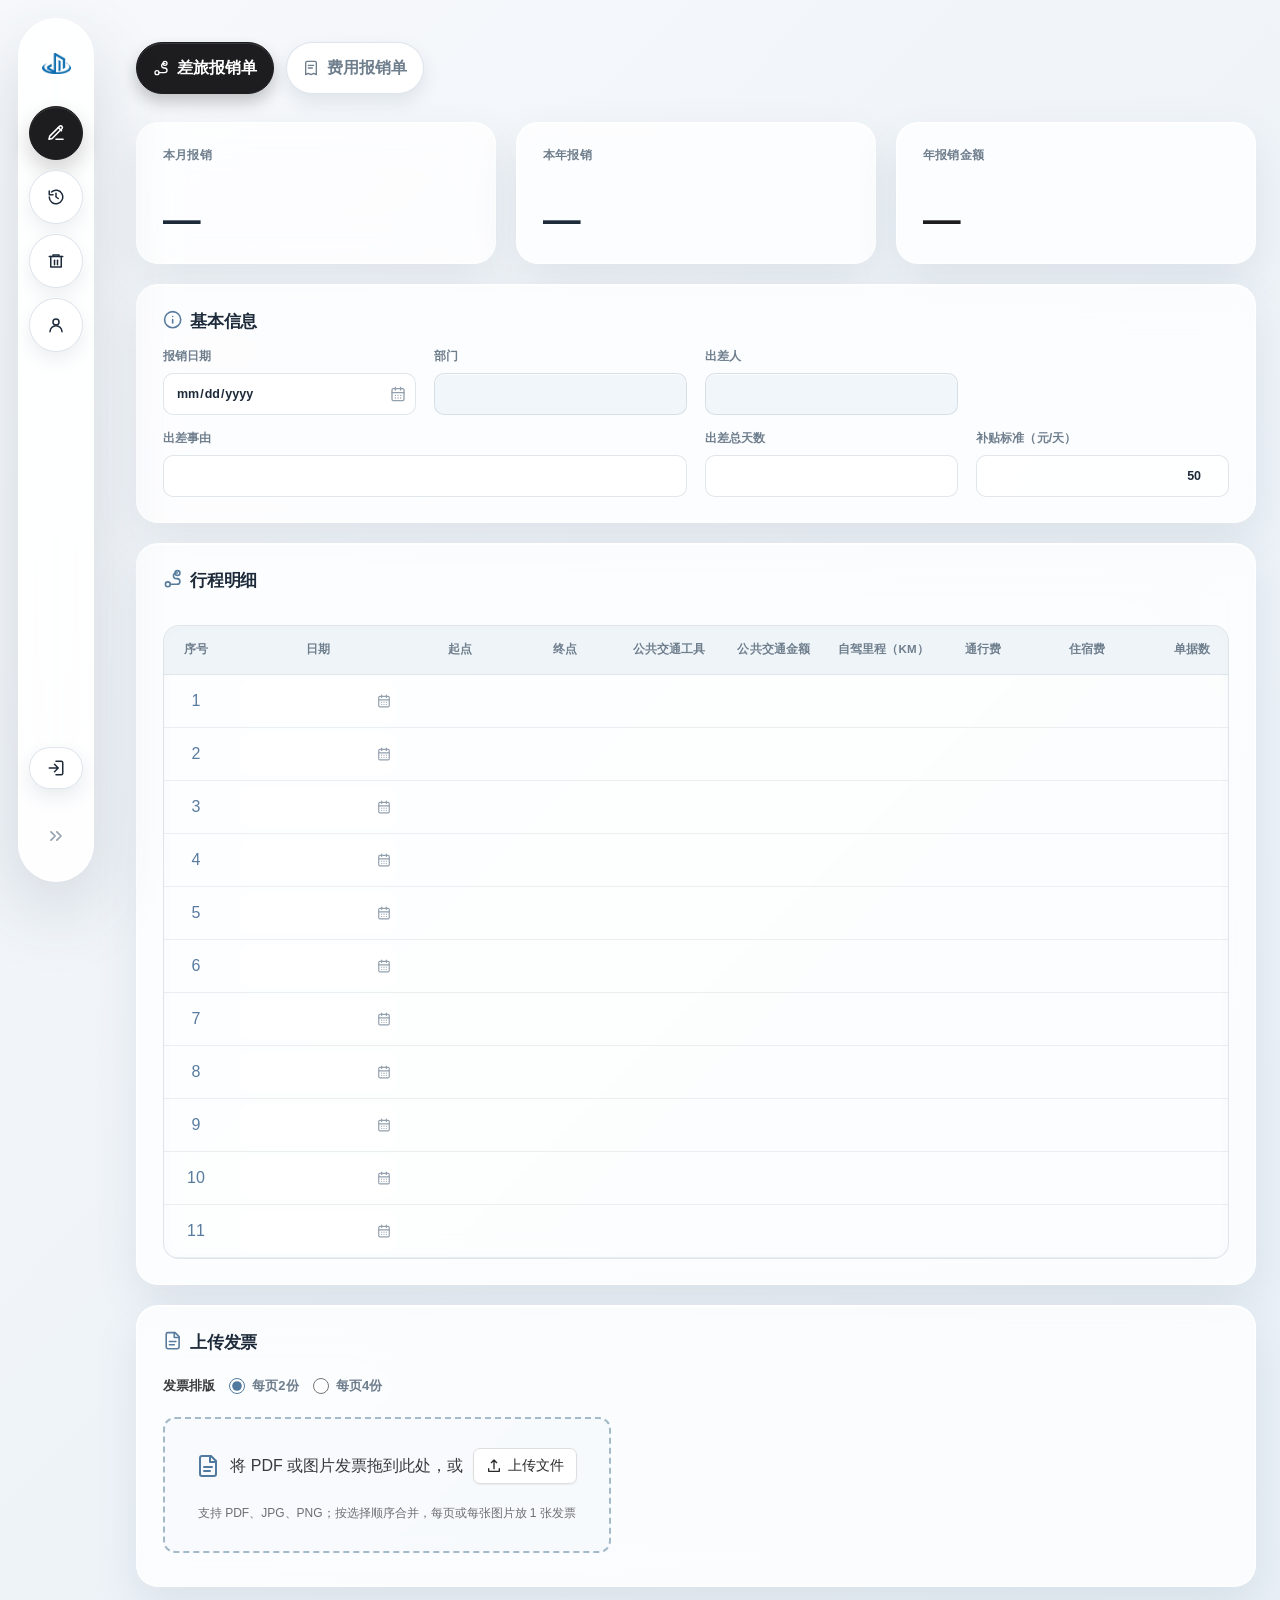
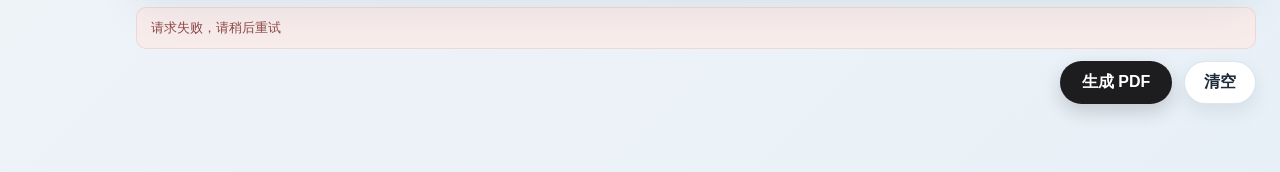
==== commit efe1a282: "chore: prepare v1.1.0 release" ====
--- a/templates/index.html
+++ b/templates/index.html
@@ -5,31 +5,35 @@
   <meta name="viewport" content="width=device-width, initial-scale=1">
   <title>在线报销系统</title>
   <link rel="icon" type="image/png" href="/static/favicon.png">
-  <link rel="stylesheet" href="/static/styles.css?v=20260911-reimbursement-switcher-dialog-borderless">
+  <script>if (new URLSearchParams(location.search).get('edit')) document.documentElement.classList.add('edit-mode');</script>
+  <script src="/static/sidebar.js?v=20261001-release-notes-onboarding"></script>
+  <link rel="stylesheet" href="/static/styles.css?v=20261001-edit-mode-first-paint">
   <link rel="stylesheet" href="/static/ui-tokens.css">
-  <link rel="stylesheet" href="/static/ui-components.css">
+  <link rel="stylesheet" href="/static/ui-components.css?v=20261001-invoice-upload-small">
   <link rel="stylesheet" href="/static/calendar.css">
 </head>
 <body class="app-body">
   <aside id="app-sidebar" class="app-sidebar" aria-label="主导航">
     <div class="brand"><img class="brand-logo" src="/static/logo.png" alt="" aria-hidden="true"><span>君牧在线报销系统</span></div>
-    <nav><a href="/" aria-current="page"><svg class="ui-icon" aria-hidden="true"><use href="/static/icons.svg#file-pen"></use></svg><span>填写报销</span></a><a href="/history"><svg class="ui-icon" aria-hidden="true"><use href="/static/icons.svg#history"></use></svg><span>报销记录</span></a><a href="/trash"><svg class="ui-icon" aria-hidden="true"><use href="/static/icons.svg#trash-2"></use></svg><span>回收站</span></a></nav>
+    <nav><a href="/" aria-label="填写报销" aria-current="page"><svg class="ui-icon" aria-hidden="true"><use href="/static/icons.svg#file-pen"></use></svg><span>填写报销</span></a><a href="/history" aria-label="报销记录"><svg class="ui-icon" aria-hidden="true"><use href="/static/icons.svg#history"></use></svg><span>报销记录</span></a><a href="/trash" aria-label="回收站"><svg class="ui-icon" aria-hidden="true"><use href="/static/icons.svg#trash-2"></use></svg><span>回收站</span></a><a href="/profile" aria-label="个人中心"><svg class="ui-icon" aria-hidden="true"><use href="/static/icons.svg#user-round"></use></svg><span>个人中心</span></a></nav>
     <div class="sidebar-account" aria-live="polite"><span>当前登录：</span><strong id="current-user">加载中</strong></div>
-    <div class="sidebar-version">版本：<span id="app-version">__APP_VERSION__</span></div>
-    <button id="logout" type="button" class="secondary">退出登录</button>
+    <div class="sidebar-version">版本：<button id="version-details-trigger" class="version-details-trigger" type="button" aria-haspopup="dialog" aria-controls="version-details-dialog" aria-label="查看版本更新详情"><span id="app-version">__APP_VERSION__</span></button></div>
+    <button id="logout" type="button" class="secondary" aria-label="退出登录"><svg class="ui-icon" aria-hidden="true"><use href="/static/icons.svg?v=20261001-collapse#log-out"></use></svg><span>退出登录</span></button>
   </aside>
   <button id="sidebar-toggle" class="sidebar-toggle" type="button" aria-controls="app-sidebar" aria-expanded="false">菜单</button>
+  <button id="sidebar-collapse" class="sidebar-collapse" type="button" aria-controls="app-sidebar" aria-expanded="false" aria-label="展开侧边栏"><svg class="ui-icon" aria-hidden="true"><use href="/static/icons.svg?v=20261001-double-chevron#chevrons-right"></use></svg></button>
   <main class="page-shell">
     <div class="reimbursement-type-switcher" role="tablist" aria-label="报销栏目">
-      <button id="travel-reimbursement-trigger" type="button" role="tab" aria-selected="true">差旅报销单</button>
-      <button id="expense-reimbursement-trigger" type="button" role="tab" aria-selected="false" aria-haspopup="dialog" aria-controls="mileage-development-dialog">费用报销单</button>
+      <button id="travel-reimbursement-trigger" type="button" role="tab" aria-selected="true"><svg class="ui-icon" aria-hidden="true"><use href="/static/icons.svg#route"></use></svg><span>差旅报销单</span></button>
+      <button id="expense-reimbursement-trigger" type="button" role="tab" aria-selected="false" aria-controls="expense-fields"><svg class="ui-icon" aria-hidden="true"><use href="/static/icons.svg#receipt"></use></svg><span>费用报销单</span></button>
     </div>
     <form id="reimbursement-form" novalidate autocomplete="off">
       <section class="stats-grid" aria-label="报销统计">
-        <article class="stat-card"><span class="stat-label">本月报销</span><strong id="month-count" class="stat-value" aria-live="polite">0 笔</strong></article>
-        <article class="stat-card"><span class="stat-label">本年报销</span><strong id="year-count" class="stat-value" aria-live="polite">0 笔</strong></article>
-        <article class="stat-card"><span class="stat-label">年报销金额</span><strong id="year-amount" class="stat-value" aria-live="polite">¥0.00</strong></article>
+        <article class="stat-card"><span class="stat-label">本月报销</span><strong id="month-count" class="stat-value" aria-live="polite">•••</strong></article>
+        <article class="stat-card"><span class="stat-label">本年报销</span><strong id="year-count" class="stat-value" aria-live="polite">•••</strong></article>
+        <article class="stat-card"><span class="stat-label">年报销金额</span><strong id="year-amount" class="stat-value" aria-live="polite">•••</strong></article>
       </section>
+      <div id="travel-fields" role="tabpanel" aria-labelledby="travel-reimbursement-trigger">
       <section class="form-section" aria-labelledby="basic-heading">
         <h2 id="basic-heading"><svg class="ui-icon" aria-hidden="true"><use href="/static/icons.svg#info"></use></svg><span>基本信息</span></h2>
         <div class="basic-grid">
@@ -65,26 +69,76 @@
         </div>
       </section>
 
+      </div>
+      <div id="expense-fields" role="tabpanel" aria-labelledby="expense-reimbursement-trigger" hidden>
+        <section class="form-section" aria-labelledby="expense-basic-heading">
+          <h2 id="expense-basic-heading"><svg class="ui-icon" aria-hidden="true"><use href="/static/icons.svg#info"></use></svg><span>基本信息</span></h2>
+          <div class="basic-grid">
+            <label>报销日期<input id="expense-date" name="expense-date" type="date"></label>
+            <label>部门<input id="expense-department" readonly></label>
+            <label>报销人<input id="expense-traveler" readonly></label>
+          </div>
+        </section>
+        <section class="form-section" aria-labelledby="expense-detail-heading">
+          <h2 id="expense-detail-heading"><svg class="ui-icon" aria-hidden="true"><use href="/static/icons.svg#receipt"></use></svg><span>费用明细</span></h2>
+          <div class="table-wrap">
+            <table class="detail-table expense-table">
+              <colgroup><col class="detail-col-index"><col><col><col class="expense-amount-col"></colgroup>
+              <thead><tr><th>序号</th><th>报销项目</th><th>摘要</th><th>金额（元）</th></tr></thead>
+              <tbody id="expense-rows">
+                <tr class="expense-row"><th scope="row">1</th><td><input data-field="project" name="expense-1-project" aria-label="第 1 行报销项目"></td><td><input data-field="summary" name="expense-1-summary" aria-label="第 1 行摘要"></td><td><input data-field="amount" name="expense-1-amount" type="number" min="0" step="0.01" aria-label="第 1 行金额"></td></tr>
+                <tr class="expense-row"><th scope="row">2</th><td><input data-field="project" name="expense-2-project" aria-label="第 2 行报销项目"></td><td><input data-field="summary" name="expense-2-summary" aria-label="第 2 行摘要"></td><td><input data-field="amount" name="expense-2-amount" type="number" min="0" step="0.01" aria-label="第 2 行金额"></td></tr>
+                <tr class="expense-row"><th scope="row">3</th><td><input data-field="project" name="expense-3-project" aria-label="第 3 行报销项目"></td><td><input data-field="summary" name="expense-3-summary" aria-label="第 3 行摘要"></td><td><input data-field="amount" name="expense-3-amount" type="number" min="0" step="0.01" aria-label="第 3 行金额"></td></tr>
+                <tr class="expense-row"><th scope="row">4</th><td><input data-field="project" name="expense-4-project" aria-label="第 4 行报销项目"></td><td><input data-field="summary" name="expense-4-summary" aria-label="第 4 行摘要"></td><td><input data-field="amount" name="expense-4-amount" type="number" min="0" step="0.01" aria-label="第 4 行金额"></td></tr>
+                <tr class="expense-row"><th scope="row">5</th><td><input data-field="project" name="expense-5-project" aria-label="第 5 行报销项目"></td><td><input data-field="summary" name="expense-5-summary" aria-label="第 5 行摘要"></td><td><input data-field="amount" name="expense-5-amount" type="number" min="0" step="0.01" aria-label="第 5 行金额"></td></tr>
+                <tr class="expense-row"><th scope="row">6</th><td><input data-field="project" name="expense-6-project" aria-label="第 6 行报销项目"></td><td><input data-field="summary" name="expense-6-summary" aria-label="第 6 行摘要"></td><td><input data-field="amount" name="expense-6-amount" type="number" min="0" step="0.01" aria-label="第 6 行金额"></td></tr>
+                <tr class="expense-row"><th scope="row">7</th><td><input data-field="project" name="expense-7-project" aria-label="第 7 行报销项目"></td><td><input data-field="summary" name="expense-7-summary" aria-label="第 7 行摘要"></td><td><input data-field="amount" name="expense-7-amount" type="number" min="0" step="0.01" aria-label="第 7 行金额"></td></tr>
+                <tr class="expense-row"><th scope="row">8</th><td><input data-field="project" name="expense-8-project" aria-label="第 8 行报销项目"></td><td><input data-field="summary" name="expense-8-summary" aria-label="第 8 行摘要"></td><td><input data-field="amount" name="expense-8-amount" type="number" min="0" step="0.01" aria-label="第 8 行金额"></td></tr>
+                <tr class="expense-row"><th scope="row">9</th><td><input data-field="project" name="expense-9-project" aria-label="第 9 行报销项目"></td><td><input data-field="summary" name="expense-9-summary" aria-label="第 9 行摘要"></td><td><input data-field="amount" name="expense-9-amount" type="number" min="0" step="0.01" aria-label="第 9 行金额"></td></tr>
+                <tr class="expense-row"><th scope="row">10</th><td><input data-field="project" name="expense-10-project" aria-label="第 10 行报销项目"></td><td><input data-field="summary" name="expense-10-summary" aria-label="第 10 行摘要"></td><td><input data-field="amount" name="expense-10-amount" type="number" min="0" step="0.01" aria-label="第 10 行金额"></td></tr>
+                <tr class="expense-row"><th scope="row">11</th><td><input data-field="project" name="expense-11-project" aria-label="第 11 行报销项目"></td><td><input data-field="summary" name="expense-11-summary" aria-label="第 11 行摘要"></td><td><input data-field="amount" name="expense-11-amount" type="number" min="0" step="0.01" aria-label="第 11 行金额"></td></tr>
+              </tbody>
+            </table>
+          </div>
+          <div class="expense-totals" aria-live="polite"><div><span>合计</span><strong id="expense-total">¥0.00</strong></div><div><span>合计（大写）</span><strong id="expense-total-upper">零元整</strong></div></div>
+        </section>
+      </div>
       <section class="form-section upload-section" aria-labelledby="upload-heading">
-        <h2 id="upload-heading"><svg class="ui-icon" aria-hidden="true"><use href="/static/icons.svg#image"></use></svg><span>里程截图</span></h2>
-        <button id="mileage-development-trigger" class="mileage-development-trigger secondary" type="button" aria-haspopup="dialog" aria-controls="mileage-development-dialog">选取文件</button>
-        <!-- Original mileage screenshot picker is intentionally retained for future reactivation.
-        <label for="screenshots" class="file-label">选择里程截图</label>
-        <input id="screenshots" name="screenshots" type="file" accept=".jpg,.jpeg,.png,image/jpeg,image/png" multiple>
-        -->
-        <div id="preview-list" class="preview-list" aria-live="polite"></div>
+        <div class="invoice-upload-content">
+          <div class="invoice-upload-main">
+            <h2 id="upload-heading"><svg class="ui-icon" aria-hidden="true"><use href="/static/icons.svg#file-text"></use></svg><span>上传发票</span></h2>
+            <div class="invoice-layout-options" role="radiogroup" aria-label="发票排版">
+              <span class="invoice-layout-title">发票排版</span>
+              <label class="invoice-layout-choice"><input type="radio" name="invoice-layout" value="2" checked><span>每页2份</span></label>
+              <label class="invoice-layout-choice"><input type="radio" name="invoice-layout" value="4"><span>每页4份</span></label>
+            </div>
+            <div id="invoice-dropzone" class="invoice-dropzone" tabindex="0" aria-label="拖入发票 PDF 或图片，或按回车选取文件">
+              <svg class="ui-icon invoice-dropzone-icon" aria-hidden="true"><use href="/static/icons.svg#file-text"></use></svg>
+              <span>将 PDF 或图片发票拖到此处，或</span>
+              <button id="invoice-select" class="secondary" type="button"><svg class="ui-icon" aria-hidden="true"><use href="/static/icons.svg?v=20261001-invoice-upload#upload"></use></svg><span>上传文件</span></button>
+              <span class="invoice-upload-note">支持 PDF、JPG、PNG；按选择顺序合并，每页或每张图片放 1 张发票</span>
+            </div>
+          </div>
+          <div class="invoice-preview-panel">
+            <ol id="preview-list" class="preview-list" aria-live="polite" aria-label="已选择的发票文件"></ol>
+          </div>
+        </div>
+        <input id="invoice-input" name="invoices" type="file" accept=".pdf,application/pdf,.jpg,.jpeg,.png,image/jpeg,image/png" multiple hidden>
+        <p id="invoice-usage" class="invoice-upload-note" aria-live="polite"></p>
       </section>
       <div id="error" class="result error" role="alert" aria-live="assertive"></div>
+      <a id="invoice-upgrade" class="table-action-button" href="/profile" hidden>升级 Pro</a>
       <div id="result" class="result" role="status" aria-live="polite"></div>
-      <div class="actions"><button id="submit" type="submit">生成 Excel + PDF</button><button id="clear" type="reset" class="secondary">清空</button></div>
+      <div class="actions"><button id="submit" type="submit">生成 PDF</button><button id="clear" type="reset" class="secondary">清空</button></div>
     </form>
-    <dialog id="mileage-development-dialog" class="mileage-development-dialog" aria-labelledby="mileage-development-message">
-      <div class="mileage-development-content">
-        <img src="/static/mileage-development-qr.jpg" alt="微信支付二维码">
-        <p id="mileage-development-message">功能开发中，扫码助力开发。</p>
-      </div>
+    <dialog id="regenerate-confirm-dialog" aria-labelledby="regenerate-confirm-title">
+      <form method="dialog" class="dialog-form">
+        <h2 id="regenerate-confirm-title">重新生成 PDF</h2>
+        <p>重新生成会覆盖原文件</p>
+        <div class="dialog-actions"><button type="submit" value="confirm">确认</button><button type="submit" value="cancel" class="secondary">取消</button></div>
+      </form>
     </dialog>
   </main>
-  <script src="/static/common.js?v=20260909-account" defer></script><script src="/static/app.js?v=20260911-reimbursement-switcher-dialog" defer></script><script src="/static/calendar.js" defer></script>
+  <script src="/static/common.js?v=20261001-release-notes-onboarding" defer></script><script src="/static/app.js?v=20261001-invoice-hover-reveal" defer></script><script src="/static/calendar.js" defer></script>
 </body>
 </html>
--- a/static/styles.css
+++ b/static/styles.css
@@ -50,14 +50,46 @@
 .result#result.success{display:flex;align-items:center;flex-wrap:wrap;gap:8px}.result-success-status{display:inline-flex;align-items:center;justify-content:center;flex:0 0 auto;color:#4f7d63}.result-success-icon{width:22px;height:22px;color:#4f7d63;stroke-width:2.5}
 .history-table{min-width:1200px}
 .history-col-index{width:64px}.history-table th.history-col-index,.history-table td.history-col-index{text-align:center}
+.history-page #history-record-panel .history-table thead th:nth-child(n+3){text-align:center}
+.history-page #history-record-panel .history-table tbody td:nth-child(n+3){text-align:center}
+.history-page #history-record-panel .history-table tbody td:nth-child(7) .table-action-items{justify-content:center}
 .history-col-reason{width:28%}.history-col-date{width:12%}.history-col-amount{width:9%}.history-col-created{width:16%}.history-col-status{width:7%}.history-col-actions{width:28%}
 body[data-scope="trash"] .history-col-reason{width:25%}body[data-scope="trash"] .history-col-date{width:12%}body[data-scope="trash"] .history-col-amount{width:9%}body[data-scope="trash"] .history-col-created{width:14%}body[data-scope="trash"] .history-col-status{width:20%;white-space:nowrap}body[data-scope="trash"] .history-col-actions{width:20%}
 body[data-scope="trash"] .history-table th:nth-child(6),body[data-scope="trash"] .history-table td:nth-child(6){white-space:nowrap}
 .history-pagination{display:flex;justify-content:flex-end;align-items:center;gap:8px;margin-top:14px;min-height:34px}.history-page-status{min-width:42px;text-align:center;color:var(--muted);font-size:13px;font-variant-numeric:tabular-nums}
+.reimbursement-edit-dialog{width:min(96vw,1400px);max-width:none;height:min(94vh,1050px);max-height:none;overflow:hidden}.reimbursement-edit-heading{display:flex;align-items:center;justify-content:space-between;padding:14px 20px;border-bottom:1px solid var(--line)}.reimbursement-edit-heading h2{margin:0}.reimbursement-edit-dialog iframe{display:block;width:100%;height:calc(100% - 70px);border:0;background:#fff}html.edit-mode .app-body{padding-left:0!important;min-width:0}html.edit-mode .app-sidebar,html.edit-mode .sidebar-toggle,html.edit-mode .sidebar-collapse,html.edit-mode .reimbursement-type-switcher,html.edit-mode .stats-grid,html.edit-mode #clear{display:none!important}html.edit-mode .app-body .page-shell{max-width:none;padding:18px!important}.invoice-legacy-note{font-size:13px;color:var(--muted);margin:8px 0}
 .stats-grid{display:grid;grid-template-columns:repeat(3,minmax(0,1fr));gap:16px;margin-bottom:16px}.stat-card{min-height:132px;padding:22px 24px;display:flex;flex-direction:column;justify-content:space-between;background:rgba(255,255,255,.72);border:1px solid rgba(255,255,255,.92);border-radius:12px;box-shadow:0 12px 30px rgba(75,96,116,.08),0 1px 0 rgba(255,255,255,.88) inset;backdrop-filter:blur(18px) saturate(118%);transition:transform 180ms var(--ease),box-shadow 180ms ease-out,border-color 180ms ease-out}.stat-card:hover{transform:translateY(-2px);border-color:rgba(176,195,211,.72);box-shadow:0 16px 36px rgba(75,96,116,.13),0 1px 0 rgba(255,255,255,.92) inset}.stat-label{color:var(--muted);font-size:14px;font-weight:600}.stat-value{color:#1d1d1f;font-size:32px;line-height:1.1;font-weight:700;letter-spacing:0;font-variant-numeric:tabular-nums}.stat-card:focus-within{border-color:rgba(112,145,169,.62);box-shadow:0 0 0 3px rgba(82,122,159,.18),0 12px 30px rgba(75,96,116,.1)}
 @media(max-width:700px){.stats-grid{grid-template-columns:1fr;gap:12px}.stat-card{min-height:108px;padding:18px 20px}.stat-value{font-size:28px}}
 @media(prefers-reduced-transparency:reduce){.stat-card{background:#fff;backdrop-filter:none}}
 .mileage-development-trigger{margin:0;min-width:112px}
+.invoice-layout-options{display:flex;align-items:center;flex-wrap:wrap;gap:10px 14px;margin:0 0 14px}
+.invoice-layout-title{font-size:13px;font-weight:600;color:#3a3a3c}
+.invoice-layout-choice{display:inline-flex;flex-direction:row;align-items:center;gap:7px;padding:8px 0;cursor:pointer;font-size:13px;font-weight:600}
+.page-shell .invoice-layout-choice input[type=radio]{width:16px;min-height:16px;height:16px;margin:0;padding:0;border:0;border-radius:50%;background:transparent;box-shadow:none;accent-color:var(--blue)}
+.page-shell .invoice-layout-choice input[type=radio]:focus{border:0;background:transparent;box-shadow:none;outline:0}
+.page-shell .invoice-layout-choice input[type=radio]:focus-visible{outline:0;box-shadow:0 0 0 2px rgba(82,122,159,.3)}
+.invoice-upload-content{display:grid;grid-template-columns:minmax(300px,42%) minmax(0,1fr);gap:16px;align-items:stretch}
+.invoice-upload-main{min-width:0}
+.invoice-dropzone{display:flex;align-items:center;justify-content:center;flex-wrap:wrap;gap:10px;min-height:136px;padding:24px;border:2px dashed rgba(112,145,169,.62);border-radius:12px;background:rgba(245,249,252,.58);color:#3a3a3c;cursor:pointer;transition:background-color 150ms ease-out,border-color 150ms ease-out}
+.page-shell .invoice-dropzone button{height:22px;min-height:22px;padding:0 8px;line-height:20px}
+.invoice-dropzone:hover,.invoice-dropzone.drag-over{background:rgba(232,241,248,.8);border-color:var(--blue)}
+.invoice-dropzone:focus-visible{outline:3px solid rgba(82,122,159,.26);outline-offset:2px}
+.invoice-dropzone-icon{width:24px;height:24px;color:var(--blue)}
+.invoice-upload-note{flex-basis:100%;text-align:center;color:var(--muted);font-size:12px}
+.invoice-preview-panel{min-width:0;min-height:0;max-height:220px;overflow-y:auto;scrollbar-gutter:stable}
+.upload-section .preview-list{display:grid;grid-template-columns:minmax(0,1fr);align-content:start;gap:4px;list-style:none;padding:0;margin:0}
+.upload-section .preview-list:empty{display:none}
+.page-shell .upload-section .preview-item{max-width:100%;min-width:0;height:32px;padding:3px 7px;border:0;border-radius:6px;background:transparent;box-shadow:none;transition:background-color 150ms ease-out}
+.page-shell .upload-section .preview-item:hover,.page-shell .upload-section .preview-item:focus-within{background:rgba(82,122,159,.13)}
+.page-shell .upload-section .preview-item:focus{outline:none}
+.page-shell .upload-section .preview-item:focus-visible{outline:2px solid rgba(82,122,159,.55);outline-offset:1px}
+.upload-section .invoice-preview-number{flex:none;min-width:20px;text-align:right}
+.upload-section .invoice-file-icon{display:block;flex:none;width:22px;height:22px;object-fit:contain}
+.upload-section .invoice-preview-name{min-width:0;overflow:hidden;text-overflow:ellipsis;white-space:nowrap}
+.page-shell .upload-section .preview-item .remove-file.secondary{display:inline-flex;align-items:center;justify-content:center;flex:none;width:24px;height:24px;min-height:24px;margin-left:auto;padding:0;border:0;border-radius:5px;background:transparent;color:#d33a3a;box-shadow:none;font-size:21px;font-weight:500;line-height:1;opacity:0;pointer-events:none;transition:opacity 120ms ease-out,background-color 120ms ease-out}
+.page-shell .upload-section .preview-item:hover .remove-file.secondary,.page-shell .upload-section .preview-item:focus-within .remove-file.secondary{opacity:1;pointer-events:auto}
+.page-shell .upload-section .preview-item .remove-file.secondary:hover{background:rgba(211,58,58,.1);color:#ad2424;box-shadow:none}
+@media(max-width:760px){.invoice-upload-content{grid-template-columns:minmax(0,1fr)}}
 .mileage-development-dialog{width:min(88vw,360px);max-height:88vh;overflow:visible;border:0;outline:0;border-radius:16px;background:rgba(255,255,255,.84);backdrop-filter:blur(24px) saturate(145%);box-shadow:0 24px 72px rgba(24,34,44,.22),inset 0 1px 0 rgba(255,255,255,.9)}
 .mileage-development-dialog[open]{animation:mileage-dialog-in 220ms cubic-bezier(.2,.72,.2,1)}
 .mileage-development-dialog::backdrop{background:rgba(29,29,31,.28);backdrop-filter:blur(5px);animation:mileage-backdrop-in 180ms ease-out}
@@ -70,3 +102,10 @@
 @media(prefers-reduced-motion:reduce){.mileage-development-dialog[open],.mileage-development-dialog::backdrop{animation:none}}
 @media(prefers-reduced-transparency:reduce){.mileage-development-dialog{background:#fff;backdrop-filter:none}.mileage-development-dialog::backdrop{background:rgba(29,29,31,.4);backdrop-filter:none}}
 .reimbursement-type-switcher{display:flex;align-items:center;gap:12px;margin:0 0 28px;padding-left:0}.page-shell .reimbursement-type-switcher button{display:inline-flex;align-items:center;justify-content:center;min-width:138px;min-height:52px;padding:0 15px;border:1px solid rgba(255,255,255,.96);border-radius:26px;background:#fff;color:#58636d;box-shadow:0 8px 14px rgba(75,96,116,.14),inset 0 1px 0 rgba(255,255,255,.96);backdrop-filter:blur(14px);font:inherit;font-size:16px;font-weight:750;line-height:1;letter-spacing:.01em;cursor:pointer;transition:background-color 160ms ease,color 160ms ease,box-shadow 160ms ease,transform 120ms ease}.page-shell .reimbursement-type-switcher button:hover{background:#f8fafc;color:#4b5661;box-shadow:0 11px 17px rgba(75,96,116,.18),inset 0 1px 0 rgba(255,255,255,.98)}.page-shell .reimbursement-type-switcher button:active{transform:scale(.985)}.page-shell .reimbursement-type-switcher button[aria-selected=true]{border-color:#1d1d1f;background:#1d1d1f;color:#fff;box-shadow:0 8px 15px rgba(29,29,31,.24),inset 0 1px 0 rgba(255,255,255,.12)}@media(max-width:700px){.reimbursement-type-switcher{gap:8px;margin-bottom:18px}.page-shell .reimbursement-type-switcher button{min-width:0;min-height:44px;flex:1;font-size:14px;padding:0 10px}}
+body[data-scope="trash"] .history-type-switcher{display:none}
+#travel-fields[hidden],#expense-fields[hidden]{display:none!important}
+.expense-table{min-width:640px}
+.expense-table .expense-amount-col{width:180px}
+.expense-totals{display:grid;gap:10px;margin-top:16px;max-width:520px;margin-left:auto}
+.expense-totals>div{display:flex;align-items:baseline;justify-content:space-between;gap:18px;padding:10px 14px;border-radius:9px;background:#f5f7f9;color:var(--muted)}
+.expense-totals strong{color:var(--ui-text,#1d1d1f);font-size:17px;font-variant-numeric:tabular-nums;text-align:right}
--- a/static/ui-components.css
+++ b/static/ui-components.css
@@ -97,19 +97,26 @@
 /* App shell and navigation */
 .app-body {
   min-width: 0;
-  padding-left: 258px;
+  padding-left: 294px;
 }
 
 .app-sidebar,
 body .app-sidebar {
+  inset: 18px auto 18px 18px;
   width: 258px;
   padding: 30px 20px 26px;
   gap: 28px;
   color: var(--ui-text);
-  background: rgba(247, 250, 252, 0.7);
-  border-right: 1px solid rgba(255, 255, 255, 0.86);
-  box-shadow: 12px 0 36px rgba(67, 91, 110, 0.08);
+  background: var(--ui-surface-strong);
+  border: 1px solid rgba(255, 255, 255, 0.88);
+  border-radius: var(--ui-radius-lg);
+  box-shadow: var(--ui-shadow-lg);
   backdrop-filter: blur(26px) saturate(125%);
+  overflow-y: auto;
+}
+
+.sidebar-collapse {
+  display: none;
 }
 
 .brand {
@@ -131,6 +138,7 @@
 }
 
 .app-sidebar nav a {
+  position: relative;
   min-height: 54px;
   gap: 11px;
   padding: 14px 18px;
@@ -213,7 +221,35 @@
   padding: 0 14px;
 }
 
+.app-sidebar .version-details-trigger {
+  min-height: 0;
+  margin: 0;
+  padding: 0;
+  color: inherit;
+  background: none;
+  border: 0;
+  box-shadow: none;
+  font: inherit;
+  text-decoration: underline;
+  text-underline-offset: 2px;
+}
+
+.app-sidebar .version-details-trigger:hover {
+  color: var(--ui-brand-blue-strong);
+  background: none;
+}
+
+.app-sidebar .version-details-trigger:focus-visible {
+  outline: 2px solid var(--ui-brand-blue-strong);
+  outline-offset: 3px;
+}
+
 .app-sidebar > button.secondary {
+  position: relative;
+  display: flex;
+  align-items: center;
+  justify-content: center;
+  gap: 9px;
   min-height: 42px;
   margin: 0;
   color: var(--ui-text);
@@ -226,6 +262,155 @@
   color: var(--ui-text);
   background: var(--ui-button-secondary-hover);
   box-shadow: 0 11px 21px rgba(76, 96, 113, 0.16);
+}
+
+.app-sidebar > button.secondary .ui-icon {
+  width: 18px;
+  height: 18px;
+}
+
+@media (min-width: 901px) {
+  .app-body {
+    transition: padding-left 220ms var(--ui-ease);
+  }
+
+  .app-sidebar,
+  body .app-sidebar {
+    padding-bottom: 92px;
+    transition: width 220ms var(--ui-ease), padding 220ms var(--ui-ease), border-radius 220ms var(--ui-ease);
+  }
+
+  .brand span,
+  .app-sidebar nav a span,
+  .app-sidebar > button.secondary span {
+    max-width: 190px;
+    overflow: hidden;
+    white-space: nowrap;
+    opacity: 1;
+    transition: max-width 220ms var(--ui-ease), opacity 140ms ease;
+  }
+
+  .sidebar-collapse {
+    position: fixed;
+    bottom: 42px;
+    left: 125px;
+    z-index: 12;
+    display: grid;
+    place-items: center;
+    width: 44px;
+    min-height: 44px;
+    padding: 0;
+    color: var(--ui-text-subtle);
+    background: transparent;
+    border: 0;
+    border-radius: 0;
+    box-shadow: none;
+    cursor: pointer;
+    touch-action: manipulation;
+    transition: left 220ms var(--ui-ease), color 160ms ease;
+  }
+
+  .sidebar-collapse .ui-icon {
+    width: 20px;
+    height: 20px;
+    stroke-width: 2;
+  }
+
+  .sidebar-collapse:hover {
+    color: var(--ui-text-muted);
+    background: transparent;
+    box-shadow: none;
+  }
+
+  .sidebar-collapse:focus-visible {
+    outline: 3px solid var(--ui-brand-blue);
+    outline-offset: 2px;
+    box-shadow: none;
+  }
+
+  html.sidebar-collapsed .app-body {
+    padding-left: 112px;
+  }
+
+  html.sidebar-collapsed .app-sidebar,
+  html.sidebar-collapsed body .app-sidebar {
+    width: 76px;
+    padding: 30px 10px 92px;
+    border-radius: 38px;
+    overflow: visible;
+  }
+
+  html.sidebar-collapsed .sidebar-collapse {
+    left: 34px;
+  }
+
+  html.sidebar-collapsed .brand {
+    justify-content: center;
+    gap: 0;
+    margin: 0;
+  }
+
+  html.sidebar-collapsed .app-sidebar nav a {
+    justify-content: center;
+    gap: 0;
+    padding: 14px 0;
+  }
+
+  html.sidebar-collapsed .app-sidebar > button.secondary {
+    gap: 0;
+    padding: 8px 0;
+  }
+
+  html.sidebar-collapsed .brand span,
+  html.sidebar-collapsed .app-sidebar nav a span,
+  html.sidebar-collapsed .app-sidebar > button.secondary span {
+    max-width: 0;
+    opacity: 0;
+  }
+
+  html.sidebar-collapsed .sidebar-account,
+  html.sidebar-collapsed .sidebar-version {
+    visibility: hidden;
+  }
+
+  html.sidebar-collapsed .app-sidebar nav a::after,
+  html.sidebar-collapsed .app-sidebar > button.secondary::after {
+    position: absolute;
+    top: 50%;
+    left: calc(100% + 12px);
+    z-index: 30;
+    padding: 8px 12px;
+    color: var(--ui-text);
+    background: var(--ui-surface-solid);
+    border: 1px solid var(--ui-line);
+    border-radius: var(--ui-radius-pill);
+    box-shadow: var(--ui-shadow-sm);
+    content: attr(aria-label);
+    font-size: 0.82rem;
+    font-weight: 600;
+    white-space: nowrap;
+    opacity: 0;
+    visibility: hidden;
+    pointer-events: none;
+    transform: translate(-4px, -50%);
+    transition: opacity 150ms var(--ui-ease), transform 150ms var(--ui-ease), visibility 150ms;
+  }
+
+  html.sidebar-collapsed .app-sidebar nav a:focus-visible::after,
+  html.sidebar-collapsed .app-sidebar > button.secondary:focus-visible::after {
+    opacity: 1;
+    visibility: visible;
+    transform: translate(0, -50%);
+  }
+}
+
+@media (min-width: 901px) and (hover: hover) and (pointer: fine) {
+  html.sidebar-collapsed .app-sidebar nav a:hover::after,
+  html.sidebar-collapsed .app-sidebar > button.secondary:hover::after {
+    opacity: 1;
+    visibility: visible;
+    transform: translate(0, -50%);
+  }
 }
 
 .sidebar-toggle {
@@ -276,9 +461,148 @@
   font-size: 0.78rem;
 }
 
+.history-retention-hint {
+  margin: -10px 0 16px;
+  color: var(--ui-text-subtle);
+  font-size: 0.78rem;
+  line-height: 1.5;
+}
+
+.history-retention-hint[hidden] { display: none; }
+
 .stats-grid {
+  position: relative;
   gap: 20px;
   margin-bottom: 20px;
+}
+
+.stats-grid[data-stats-locked="true"] .stat-value {
+  filter: blur(7px);
+  user-select: none;
+}
+
+.stats-pro-overlay {
+  position: absolute;
+  inset: 0;
+  z-index: 2;
+  display: flex;
+  align-items: center;
+  justify-content: center;
+  pointer-events: none;
+}
+
+.stats-pro-panel {
+  display: flex;
+  align-items: center;
+  flex-direction: column;
+  gap: 3px;
+  padding: 9px 18px;
+  border: 1px solid rgba(176, 195, 211, 0.6);
+  border-radius: var(--ui-radius-lg);
+  background: rgba(255, 255, 255, 0.9);
+  box-shadow: 0 8px 22px rgba(75, 96, 116, 0.08);
+  color: var(--ui-text);
+  font-size: 0.78rem;
+}
+
+.stats-pro-overlay[hidden] { display: none; }
+
+.stats-pro-panel > strong { font-size: 0.9rem; }
+.stats-pro-overlay .table-action-button { margin-top: 5px; pointer-events: auto; }
+.stats-pro-lock { font-size: 1.15rem; line-height: 1; }
+
+.history-stats {
+  grid-template-columns: repeat(2, minmax(0, 1fr));
+}
+
+.history-stats[data-stats-locked="true"]::before {
+  content: '';
+  position: absolute;
+  inset: 0;
+  z-index: 1;
+  border-radius: var(--ui-radius-lg);
+  background: rgba(255, 255, 255, 0.08);
+  backdrop-filter: blur(10px);
+  pointer-events: none;
+}
+
+.history-stats[data-stats-locked="true"] .stat-card {
+  backdrop-filter: none;
+}
+
+.history-stats[data-stats-locked="true"] .stat-card:hover {
+  transform: none;
+}
+
+.history-stats[data-stats-locked="true"] .stat-label {
+  position: relative;
+  z-index: 3;
+}
+
+.history-stats .stats-pro-overlay .table-action-button { margin-top: 0; }
+
+/* Keep the accessible final value in place while decorative digits spin above it. */
+body.history-body[data-scope="active"] .history-stat-value-wrap {
+  position: relative;
+  align-self: flex-start;
+  max-width: 100%;
+}
+
+body.history-body[data-scope="active"] .history-stat-value-wrap > strong {
+  display: block;
+}
+
+body.history-body[data-scope="active"] .history-stat-reel-active {
+  color: transparent;
+}
+
+body.history-body[data-scope="active"] .history-stat-reel {
+  position: absolute;
+  inset: 0 auto auto 0;
+  display: inline-flex;
+  white-space: nowrap;
+  color: var(--ui-text);
+  pointer-events: none;
+}
+
+body.history-body[data-scope="active"] .history-reel-digit {
+  display: inline-block;
+  height: 1em;
+  overflow: hidden;
+}
+
+body.history-body[data-scope="active"] .history-reel-track {
+  display: flex;
+  flex-direction: column;
+  animation: history-digit-roll 2s var(--ui-ease) both;
+}
+
+body.history-body[data-scope="active"] .history-reel-track > span {
+  display: block;
+  height: 1em;
+  line-height: 1;
+}
+
+@keyframes history-digit-roll {
+  from { transform: translateY(0); }
+  to { transform: translateY(var(--history-reel-end)); }
+}
+
+@media (prefers-reduced-motion: reduce) {
+  body.history-body[data-scope="active"] .history-reel-track {
+    animation: none;
+    transform: translateY(var(--history-reel-end));
+  }
+}
+
+body[data-scope="trash"] .history-stats {
+  display: none;
+}
+
+@media (max-width: 700px) {
+  .history-stats {
+    grid-template-columns: 1fr;
+  }
 }
 
 .stat-card {
@@ -371,6 +695,11 @@
   box-shadow: 0 12px 24px rgba(29, 29, 31, 0.24);
 }
 
+#invoice-upgrade[hidden] { display: none; }
+#invoice-upgrade { margin: 0 0 12px; min-height: 38px; padding: 8px 16px; }
+#invoice-usage { margin: 8px 0 0; }
+
+
 button:active,
 .page-shell button:active,
 .table-action-button:active {
@@ -412,6 +741,40 @@
   box-shadow: 0 11px 21px rgba(76, 96, 113, 0.16);
 }
 
+.page-shell .invoice-dropzone #invoice-select {
+  display: inline-flex;
+  align-items: center;
+  justify-content: center;
+  gap: 6px;
+  height: auto;
+  min-height: 36px;
+  padding: 6px 12px;
+  color: #292929;
+  background: #fff;
+  border: 1px solid #dedede;
+  border-radius: 7px;
+  box-shadow: 0 1px 2px rgba(0, 0, 0, 0.06);
+  font-size: 14px;
+  font-weight: 400;
+  line-height: 1.4;
+}
+
+.page-shell .invoice-dropzone #invoice-select .ui-icon {
+  width: 16px;
+  height: 16px;
+}
+
+.page-shell .invoice-dropzone #invoice-select:hover {
+  background: #fafafa;
+  border-color: #c9c9c9;
+  box-shadow: 0 2px 5px rgba(0, 0, 0, 0.1);
+}
+
+.page-shell .invoice-dropzone #invoice-select:focus-visible {
+  outline: 2px solid var(--ui-button-primary);
+  outline-offset: 2px;
+}
+
 button.danger,
 .page-shell button.danger {
   color: #fff;
@@ -433,7 +796,7 @@
 }
 
 .actions button:first-child {
-  min-width: 164px;
+  min-width: 112px;
 }
 
 /* Tables and data states */
@@ -505,6 +868,47 @@
   text-align: center;
 }
 
+.history-filters {
+  display: flex;
+  justify-content: flex-start;
+  flex-wrap: wrap;
+  gap: 10px;
+  margin: 0 0 10px;
+}
+
+.history-filters[hidden] {
+  display: none;
+}
+
+.history-filter-field {
+  width: 112px;
+  flex: 0 0 112px;
+}
+
+.history-filter-field select {
+  width: 100%;
+  min-height: 36px;
+  padding: 6px 32px 6px 12px;
+  border: 1px solid var(--ui-line);
+  border-radius: var(--ui-radius-pill);
+  background-color: var(--ui-button-secondary);
+  background-image: url("data:image/svg+xml,%3Csvg xmlns='http://www.w3.org/2000/svg' width='12' height='12' viewBox='0 0 12 12'%3E%3Cpath d='m2.5 4.5 3.5 3 3.5-3' fill='none' stroke='%234f5f6d' stroke-width='1.5' stroke-linecap='round' stroke-linejoin='round'/%3E%3C/svg%3E");
+  background-position: right 14px center;
+  background-repeat: no-repeat;
+  background-size: 12px 12px;
+  color: var(--ui-text);
+  font: inherit;
+  font-size: 13px;
+  cursor: pointer;
+  appearance: none;
+  -webkit-appearance: none;
+}
+
+.history-filter-field select:focus-visible {
+  outline: 0;
+  box-shadow: var(--ui-focus);
+}
+
 .detail-table .detail-col-index {
   width: 64px;
 }
@@ -608,6 +1012,25 @@
   color: var(--ui-text) !important;
   background: var(--ui-button-secondary-hover);
   box-shadow: 0 9px 18px rgba(76, 96, 113, 0.16);
+}
+
+/* Reserve enough room for all four user controls, including at narrow widths. */
+.users-table {
+  min-width: 980px;
+}
+
+.users-table th:last-child {
+  width: 42%;
+  text-align: center;
+}
+
+.users-table td.table-actions {
+  white-space: nowrap;
+  text-align: center;
+}
+
+.users-table .table-action-button + .table-action-button {
+  margin-left: 6px;
 }
 
 .page-shell button.pagination-button {
@@ -632,6 +1055,16 @@
   border-radius: var(--ui-radius-pill);
 }
 
+.page-shell .reimbursement-type-switcher button {
+  gap: 8px;
+}
+
+.page-shell .reimbursement-type-switcher button .ui-icon {
+  width: 16px;
+  height: 16px;
+  vertical-align: 0;
+}
+
 .reimbursement-type-switcher button:not([aria-selected="true"]) {
   color: var(--ui-text-muted);
   background: var(--ui-button-secondary);
@@ -727,6 +1160,19 @@
   margin-top: 9px;
 }
 
+.auth-form .field-error {
+  color: var(--ui-danger);
+  font-size: 13px;
+}
+
+.auth-form .field-error:empty {
+  display: none;
+}
+
+.auth-form input[aria-invalid="true"] {
+  border-color: var(--ui-danger);
+}
+
 .auth-form input,
 body .auth-form input,
 .auth-form button {
@@ -761,6 +1207,84 @@
 dialog::backdrop {
   background: rgba(26, 42, 56, 0.25);
   backdrop-filter: blur(5px);
+}
+
+dialog.version-details-dialog {
+  width: min(92vw, 640px);
+  max-height: min(84vh, 760px);
+  overflow: auto;
+}
+
+.version-details-content {
+  padding: 28px 32px 32px;
+  line-height: 1.6;
+}
+
+.version-details-header {
+  display: flex;
+  align-items: flex-start;
+  justify-content: space-between;
+  gap: 16px;
+}
+
+.version-details-header h2 {
+  margin: 0;
+  font-size: 24px;
+}
+
+.version-details-header p {
+  margin: 3px 0 0;
+  color: var(--ui-text-muted);
+  font-size: 13px;
+}
+
+.version-details-close {
+  flex: 0 0 auto;
+  min-width: 32px;
+  min-height: 32px;
+  padding: 0;
+  color: var(--ui-text-muted);
+  background: var(--ui-surface-muted);
+  border-radius: 50%;
+  font-size: 23px;
+  line-height: 1;
+}
+
+.version-details-close:hover {
+  color: var(--ui-text);
+  background: var(--ui-surface-muted);
+}
+
+.version-details-intro {
+  margin: 20px 0;
+}
+
+.version-details-content section + section {
+  margin-top: 20px;
+}
+
+.version-details-content h3 {
+  margin: 0 0 10px;
+  font-size: 16px;
+}
+
+.version-details-content ul {
+  margin: 0;
+  padding-left: 22px;
+}
+
+.version-details-content li {
+  margin: 0 0 9px;
+}
+
+.version-details-content li p {
+  margin: 1px 0 0;
+  color: var(--ui-text-muted);
+  font-size: 13px;
+}
+
+@media (max-width: 520px) {
+  .version-details-content { padding: 22px 20px 24px; }
 }
 
 .dialog-form {
@@ -795,6 +1319,21 @@
     padding-left: 0;
   }
 
+  .app-sidebar,
+  body .app-sidebar {
+    width: min(258px, calc(100vw - 36px));
+    transform: translateX(calc(-100% - 40px));
+  }
+
+  .app-sidebar.open,
+  body .app-sidebar.open {
+    transform: translateX(0);
+  }
+
+  .app-sidebar.open + .sidebar-toggle {
+    left: min(290px, calc(100vw - 70px));
+  }
+
   .page-shell {
     width: min(100% - 36px, 1440px);
   }
@@ -846,6 +1385,12 @@
 }
 
 @media (prefers-reduced-motion: reduce) {
+  .app-body,
+  .app-sidebar,
+  .sidebar-collapse,
+  .brand span,
+  .app-sidebar nav a span,
+  .app-sidebar > button.secondary span,
   .app-sidebar nav a,
   .form-section,
   .stat-card,
@@ -885,7 +1430,8 @@
   }
 
   .app-sidebar,
-  .sidebar-toggle {
+  .sidebar-toggle,
+  .sidebar-collapse {
     display: none;
   }
 
